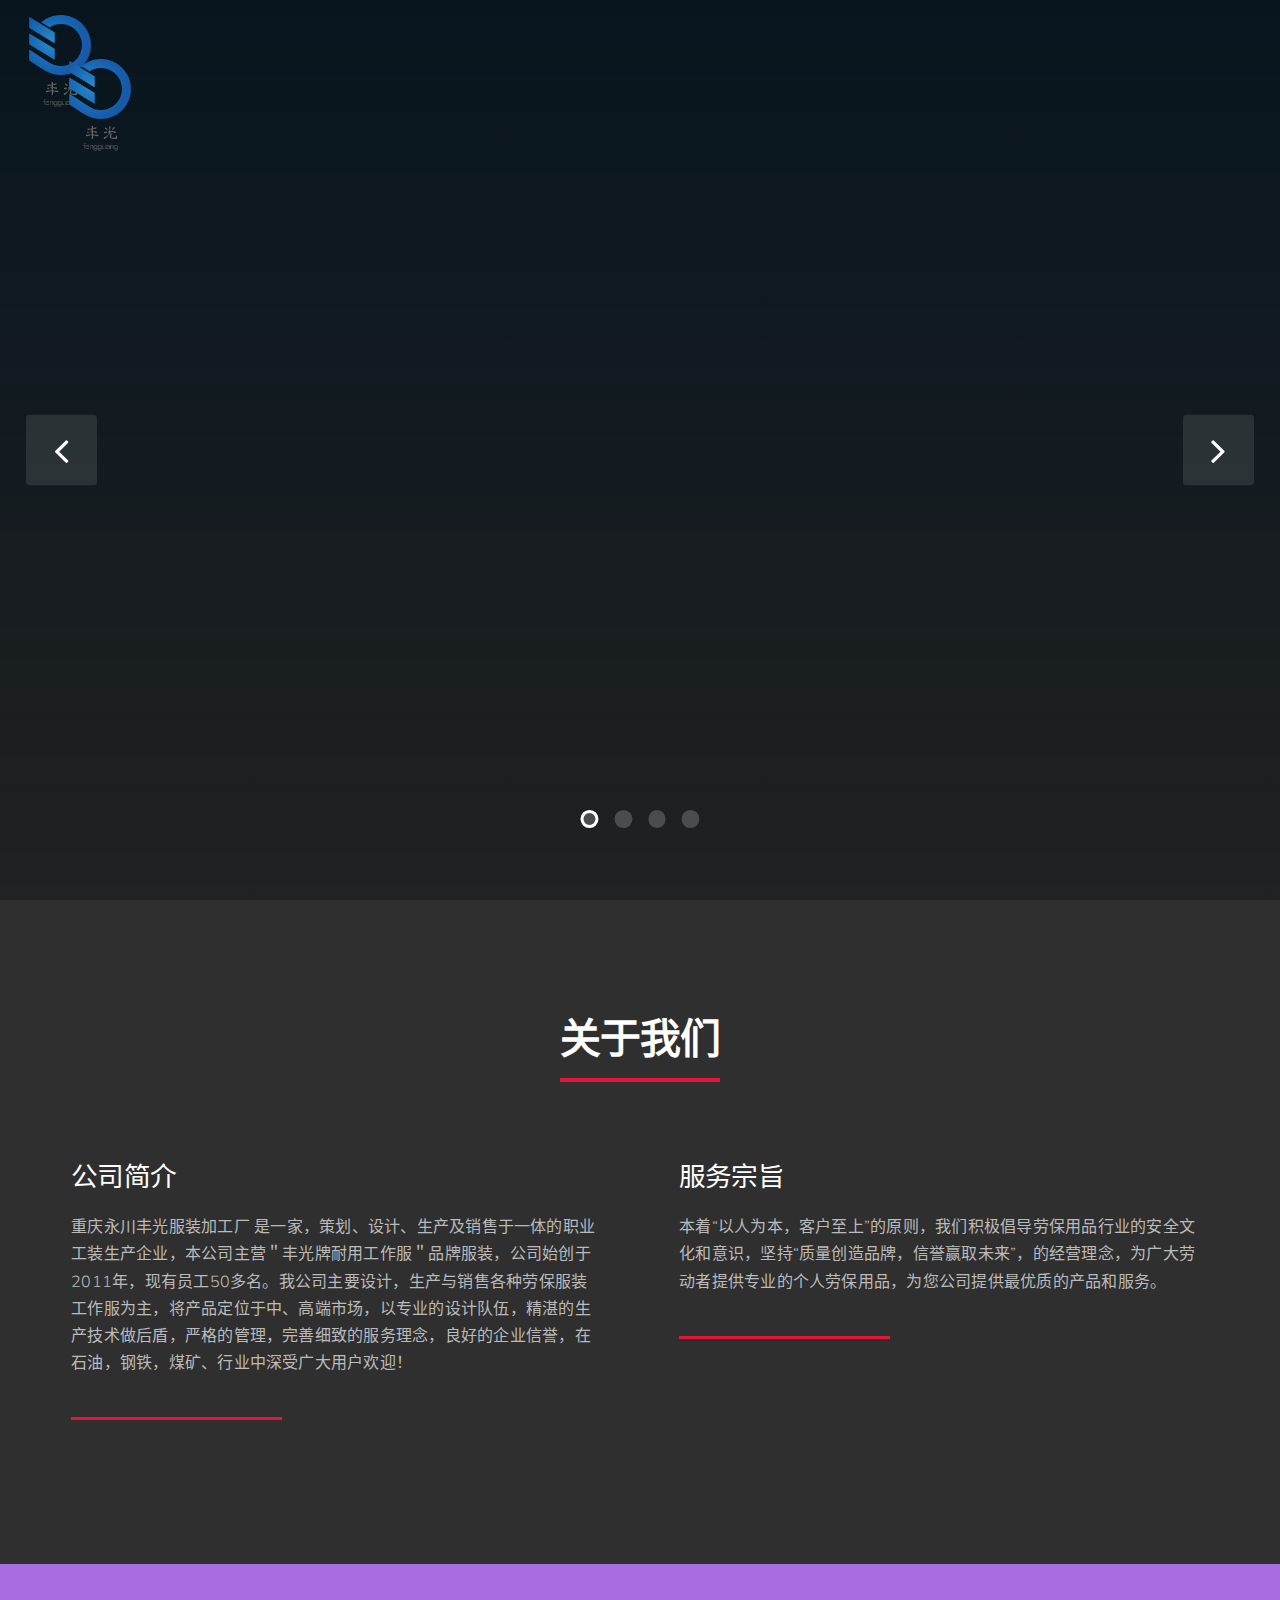
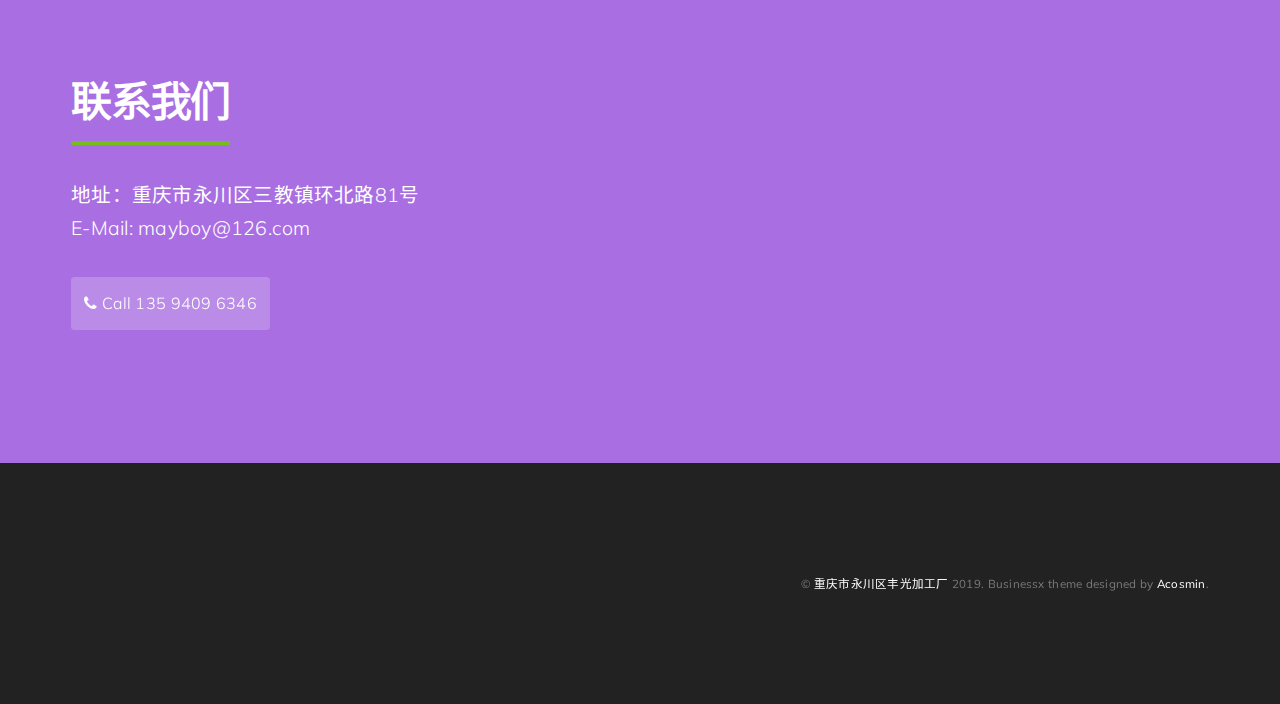
==== index.html @ badf291e "初始化" ====
<!DOCTYPE html>
<html lang="zh-CN">
<head>
	<meta charset="UTF-8" />
	<meta name="viewport" content="width=device-width, initial-scale=1" />
	<link rel="profile" href="http://gmpg.org/xfn/11">
	<link rel="pingback" href="./xmlrpc.php" />
	<script>(function(html){html.className = html.className.replace(/\bno-js\b/,'js')})(document.documentElement);</script>
<title>重庆市永川区丰光加工厂 &#8211; 丰光</title>
<link rel='dns-prefetch' href='//fonts.googleapis.com' />
<link rel='dns-prefetch' href='//s.w.org' />
<link rel="alternate" type="application/rss+xml" title="重庆市永川区丰光加工厂 &raquo; Feed" href="./feed/index.html" />
<link rel="alternate" type="application/rss+xml" title="重庆市永川区丰光加工厂 &raquo; 评论Feed" href="./comments/feed/index.html" />
<link rel='stylesheet' id='businessx-josefin-fonts-css'  href='https://fonts.googleapis.com/css?family=Josefin+Sans%3A400%2C700%2C300%7CMuli%3A400%2C300%2C700%2C900%2C300italic%2C400italic%2C700italic&#038;subset=latin%2Clatin-ext&#038;ver=1.0.0' type='text/css' media='all' />
<link rel='stylesheet' id='bx-ext-sections-styles-css'  href='./wp-content/plugins/businessx-extensions/css/sections.min.css?ver=20170122' type='text/css' media='all' />
<link rel='stylesheet' id='businessx-style-css'  href='./wp-content/themes/businessx/style.css?ver=1.0.5.7' type='text/css' media='all' />
<style id='businessx-style-inline-css' type='text/css'>
.sec-features{background-color:#81d742;}.sec-about .grid-overlay{background-color:#8224e3;}.sec-contact{background-color:#a96fe2;}
#bx-item-slider-3 { background-image: url("./wp-content/uploads/2018/09/样本展示.jpg"); }#bx-item-slider-4 { background-image: url("./wp-content/uploads/2018/09/产品展示.jpg"); }#bx-item-slider-5 { background-image: url("./wp-content/uploads/2018/09/timg.jpg"); }#bx-item-slider-7 { background-image: url("./wp-content/uploads/2018/09/产品详细.jpg"); }
</style>
<link rel='stylesheet' id='businessx-josefin-style-css'  href='./wp-content/themes/businessx-josefin/style.css?ver=1.0.0' type='text/css' media='all' />
<link rel='stylesheet' id='font-awesome-css'  href='./wp-content/themes/businessx/assets/icons/css/font-awesome.min.css?ver=4.7.0' type='text/css' media='all' />
<script type='text/javascript' src='./wp-includes/js/jquery/jquery.js?ver=1.12.4'></script>
<script type='text/javascript' src='./wp-includes/js/jquery/jquery-migrate.min.js?ver=1.4.1'></script>
<link rel='https://api.w.org/' href='./wp-json/index.html' />
<link rel="EditURI" type="application/rsd+xml" title="RSD" href="./xmlrpc.php?rsd" />
<meta name="generator" content="WordPress 4.9.4" />
<link rel="canonical" href="./index.html" />
<link rel='shortlink' href='./index.html' />
<link rel="alternate" type="application/json+oembed" href="./wp-json/oembed/1.0/embed/index.html?url=http%3A%2F%2F%2F" />
<link rel="alternate" type="text/xml+oembed" href="./wp-json/oembed/1.0/embed/index.html?url=http%3A%2F%2F%2F&#038;format=xml" />
		<style type="text/css">.recentcomments a{display:inline !important;padding:0 !important;margin:0 !important;}</style>
		<link rel="icon" href="./wp-content/uploads/2018/09/cropped-LOGO-1-32x32.jpg" sizes="32x32" />
<link rel="icon" href="./wp-content/uploads/2018/09/cropped-LOGO-1-192x192.jpg" sizes="192x192" />
<link rel="apple-touch-icon-precomposed" href="./wp-content/uploads/2018/09/cropped-LOGO-1-180x180.jpg" />
<meta name="msapplication-TileImage" content="./wp-content/uploads/2018/09/cropped-LOGO-1-270x270.jpg" />
</head>

<body class="home page-template page-template-template-frontpage page-template-template-frontpage-php page page-id-16 wp-custom-logo no-sidebar has-cart-btn menu-tn">
<div class="mh-placeholder"></div>
<header id="main-header" class="main-header mh-transparent">
	<div class="main-header-inner-wrap clearfix">

		<div class="logo-wrap"><a href="./index.html" class="custom-logo-link" rel="home" itemprop="url"><img width="400" height="400" src="./wp-content/uploads/2018/09/uugai.com-1536842937540.png" class="custom-logo" alt="重庆市永川区丰光加工厂" itemprop="logo" srcset="./wp-content/uploads/2018/09/uugai.com-1536842937540.png 400w, ./wp-content/uploads/2018/09/uugai.com-1536842937540-150x150.png 150w, ./wp-content/uploads/2018/09/uugai.com-1536842937540-300x300.png 300w, ./wp-content/uploads/2018/09/uugai.com-1536842937540-250x250.png 250w" sizes="(max-width: 400px) 100vw, 400px" /></a></div>        <div class="main-header-right clearfix">
        	
			<div class="main-header-btns">
            				</div>
        </div>
        
	</div>
</header>

<section id="section-slider" class="sec-slider"><a href="#" class="ss-prev"><i class="fa fa-angle-left"></i> </a><a href="#" class="ss-next"><i class="fa fa-angle-right"></i> </a><div class="sec-slider-wrap owl-carousel" id="ac-slider-section"><div id="bx-item-slider-3" class="sec-item sec-slider-slide"><div class="sec-slider-overlay" style="			background: -moz-linear-gradient(to bottom, rgba(5,20,30,0.9) 0%, rgba(5,20,30,0.1) 100%);			background: -webkit-linear-gradient(to bottom, rgba(5,20,30,0.9) 0%, rgba(5,20,30,0.1) 100%);			background: linear-gradient(to bottom, rgba(5,20,30,0.9) 0%, rgba(5,20,30,0.1) 100%);"><div class="sec-hs-elements ta-center"></div></div></div><div id="bx-item-slider-7" class="sec-item sec-slider-slide"><div class="sec-slider-overlay" style="			background: -moz-linear-gradient(to bottom, rgba(5,20,30,0.9) 0%, rgba(5,20,30,0.1) 100%);			background: -webkit-linear-gradient(to bottom, rgba(5,20,30,0.9) 0%, rgba(5,20,30,0.1) 100%);			background: linear-gradient(to bottom, rgba(5,20,30,0.9) 0%, rgba(5,20,30,0.1) 100%);"><div class="sec-hs-elements ta-center"></div></div></div><div id="bx-item-slider-4" class="sec-item sec-slider-slide"><div class="sec-slider-overlay" style="			background: -moz-linear-gradient(to bottom, rgba(5,20,30,0.7) 0%, rgba(5,20,30,0.1) 100%);			background: -webkit-linear-gradient(to bottom, rgba(5,20,30,0.7) 0%, rgba(5,20,30,0.1) 100%);			background: linear-gradient(to bottom, rgba(5,20,30,0.7) 0%, rgba(5,20,30,0.1) 100%);"><div class="sec-hs-elements ta-center"></div></div></div><div id="bx-item-slider-5" class="sec-item sec-slider-slide"><div class="sec-slider-overlay" style="			background: -moz-linear-gradient(to bottom, rgba(5,20,30,0.9) 0%, rgba(5,20,30,0.1) 100%);			background: -webkit-linear-gradient(to bottom, rgba(5,20,30,0.9) 0%, rgba(5,20,30,0.1) 100%);			background: linear-gradient(to bottom, rgba(5,20,30,0.9) 0%, rgba(5,20,30,0.1) 100%);"><div class="sec-hs-elements ta-center"></div></div></div></div>				<script type='text/javascript'>
					jQuery( document ).ready( function( $ ) {

						/* Create slider */
						function bx_createSlider() {
							var ap;
							if ( 'undefined' !== typeof wp && wp.customize  ) { ap = false; } else { ap = true; }

							$('#ac-slider-section').owlCarousel({
								responsiveClass: true,
								items:           1,
								autoplay:        ap,
								autoplayTimeout: 5000,
								loop:            false,
								rewind:          true,
								animateOut:      'fadeOut',
								nav:             false,
							});
						}

												/* Navigation Arrows */
						$('.sec-slider .ss-next').click(function(event) { event.preventDefault(); $('#ac-slider-section').trigger('next.owl.carousel', [200]); });
						$('.sec-slider .ss-prev').click(function(event) { event.preventDefault(); $('#ac-slider-section').trigger('prev.owl.carousel', [200]); });
						
						/* Initialize */
						bx_createSlider();

						
					});
				</script>
				</section><section id="section-about" class="grid-wrap sec-about"><div class="grid-container grid-1 clearfix"><header class="section-header"><h2 class="section-title hs-primary-medium hb-bottom-large">关于我们</h2><div class="divider"></div></header><div class="grid-items clearfix"><div id="bx-item-about-3" class="grid-col grid-2x-col sec-item sec-about-box"><h3 class="hs-secondary-large fw-light">公司简介</h3><p>重庆永川丰光服装加工厂 是一家，策划、设计、生产及销售于一体的职业工装生产企业，本公司主营＂丰光牌耐用工作服＂品牌服装，公司始创于2011年，现有员工50多名。我公司主要设计，生产与销售各种劳保服装工作服为主，将产品定位于中、高端市场，以专业的设计队伍，精湛的生产技术做后盾，严格的管理，完善细致的服务理念，良好的企业信誉，在石油，钢铁，煤矿、行业中深受广大用户欢迎！</p>
</div><!-- END .sec-about .widget --><div id="bx-item-about-4" class="grid-col grid-2x-col sec-item sec-about-box"><h3 class="hs-secondary-large fw-light">服务宗旨</h3><p>本着“以人为本，客户至上”的原则，我们积极倡导劳保用品行业的安全文化和意识，坚持“质量创造品牌，信誉赢取未来”，的经营理念，为广大劳动者提供专业的个人劳保用品，为您公司提供最优质的产品和服务。</p>
</div><!-- END .sec-about .widget --></div></div></section><section id="section-contact" class="grid-wrap sec-contact"><div class="grid-container grid-1 clearfix"><div class="grid-items clearfix"><div class="grid-col grid-2x-col sec-contact-box sec-contact-info"><h2 class="section-title hs-primary-medium hb-bottom-large">联系我们</h2><div class="divider"></div><div class="section-description fs-large"><p>地址：重庆市永川区三教镇环北路81号<br />
E-Mail: mayboy@126.com</p>
</div><div class="sec-contact-social clearfix"><p><a target="_blank" href="tel:13594096346" class="sec-contact-social-btn scsb-with-span"><i class="fa fa-phone"></i>  Call 135 9409 6346</a></p>
</div></div><div class="grid-col grid-2x-col sec-contact-box sec-contact-form"></div></div></div></section>		<footer id="main-footer" class="footer-wrap clearfix">

			        <div class="footer-credits">
        	<div class="footer-creds clearfix">
            	<div class="logo-wrap"><a href="./index.html" class="custom-logo-link" rel="home" itemprop="url"><img width="400" height="400" src="./wp-content/uploads/2018/09/uugai.com-1536842937540.png" class="custom-logo" alt="重庆市永川区丰光加工厂" itemprop="logo" srcset="./wp-content/uploads/2018/09/uugai.com-1536842937540.png 400w, ./wp-content/uploads/2018/09/uugai.com-1536842937540-150x150.png 150w, ./wp-content/uploads/2018/09/uugai.com-1536842937540-300x300.png 300w, ./wp-content/uploads/2018/09/uugai.com-1536842937540-250x250.png 250w" sizes="(max-width: 400px) 100vw, 400px" /></a></div>        <div class="footer-creds-copyright">
        	<span>
				<span class="footer-copyright">&copy; <a href="./index.html">重庆市永川区丰光加工厂</a> 2019. </span>
				Businessx theme designed by <a href="//www.acosmin.com/" title="Premium WordPress Themes &amp; Plugins by Acosmin">Acosmin</a>.			</span>
        </div>
                    </div>
		</div>
        
		</footer>

		<script type='text/javascript' src='./wp-content/plugins/businessx-extensions/js/front/sections.min.js?ver=20170125'></script>
<script type='text/javascript'>
/* <![CDATA[ */
var businessx_scripts_data = {"search_placeholder":"Type the keywords you are searching for","home_url":"."};
/* ]]> */
</script>
<script type='text/javascript' src='./wp-content/themes/businessx/assets/js/scripts.js?ver=20160412'></script>
<script type='text/javascript' src='./wp-includes/js/imagesloaded.min.js?ver=3.2.0'></script>
<script type='text/javascript' src='./wp-includes/js/masonry.min.js?ver=3.3.2'></script>
<script type='text/javascript' src='./wp-includes/js/jquery/jquery.masonry.min.js?ver=3.1.2b'></script>

	</body>
</html>
---- wp-content/plugins/businessx-extensions/css/sections.min.css ----
.sec-maps .sec-maps-overlay,.sec-maps .smo-title,.sec-maps a{-webkit-transition:all .2s ease-in-out;-moz-transition:all .2s ease-in-out;-ms-transition:all .2s ease-in-out;-o-transition:all .2s ease-in-out;transition:all .2s ease-in-out;-webkit-backface-visibility:hidden}.bx-ext-parallax{background-repeat:no-repeat;background-attachment:fixed;background-size:cover}.sec-contact{background-color:#2e910e;color:#fff}.sec-contact .section-title,.sec-contact h1,.sec-contact h2,.sec-contact h3,.sec-contact h4,.sec-contact h5,.sec-contact h6{color:#fff}.sec-contact .section-title{border-color:#76bc1c}.sec-contact .section-description,.sec-contact .section-title{max-width:100%}.sec-contact a,.sec-contact a:active,.sec-contact a:focus{color:#feffc9}.sec-contact a:hover{color:#fff}.sec-contact .section-description>:last-child,.sec-contact-form form>:last-child,.sec-contact-form form>p:nth-last-of-type(1),.sec-contact-form>:last-child,.sec-contact-info>:last-child{margin-bottom:0}.sec-contact-form{font-size:16px}.sec-contact-form textarea{height:9em}.sec-contact .grid-items>div.sec-contact-box:nth-child(2n){margin-right:0}.sec-contact .grid-items>div.sec-contact-box:nth-child(2n+1){clear:both}.sec-contact .ac-btn,.sec-contact button,.sec-contact input[type=button],.sec-contact input[type=reset],.sec-contact input[type=submit]{background-color:#76bc1c;color:#fff}.sec-contact .ac-btn:hover,.sec-contact button:hover,.sec-contact input[type=button]:hover,.sec-contact input[type=reset]:hover,.sec-contact input[type=submit]:hover{background-color:#82cf1f;color:#fff}.sec-contact .ac-btn:active,.sec-contact .ac-btn:focus,.sec-contact button:active,.sec-contact button:focus,.sec-contact input[type=button]:focus,.sec-contact input[type=reset]:active,.sec-contact input[type=reset]:focus,.sec-contact input[type=submit]:active,.sec-contact input[type=submit]:focus{background-color:#69a619;color:#fff}.sec-contact-social br{display:none}.sec-contact .sec-contact-social a,.sec-contact .sec-contact-social a:active,.sec-contact .sec-contact-social a:focus{float:left;background-color:rgba(255,255,255,.2);color:#fff;line-height:3.333em;width:3.333em;text-align:center;border-radius:.222em;margin:0 2px 2px 0}.sec-contact .sec-contact-social a:hover{color:#fff;background-color:rgba(255,255,255,.4)}.sec-contact .sec-contact-social-btn.scsb-with-span,.sec-contact .sec-contact-social-btn.scsb-with-span:active,.sec-contact .sec-contact-social-btn.scsb-with-span:focus,.sec-contact .sec-contact-social-btn.scsb-with-span:hover{width:auto;padding-left:.833em;padding-right:.833em}.sec-contact-form .wpcf7-submit{width:100%;box-shadow:0 0 1.875em rgba(0,0,0,.3)}.sec-contact-form div.wpcf7 .ajax-loader{background-color:#fff;border-radius:100%;display:none}.sec-clients .sec-client-logo-url,.sec-contact-form div.wpcf7 .ajax-loader.is-active,.sec-maps a.smo-icon{display:inline-block}.sec-contact-form .wpcf7-not-valid-tip{background-color:#fff;border-radius:4px;padding:4px;opacity:.9}.sec-contact-form .wpcf7-response-output{text-align:center}.sec-maps{position:relative;width:100%}.sec-maps iframe{position:relative;width:100%!important;height:35em!important;margin:0;padding:0;z-index:1}.sec-maps .sec-maps-iframe{background-color:#555;width:100%!important;height:35em!important}.sec-maps .sec-maps-overlay,.sec-maps .smo-title,.sec-maps a:not(.smo-icon),.sec-maps a:not(.smo-icon):active,.sec-maps a:not(.smo-icon):focus,.sec-maps a:not(.smo-icon):hover{color:#fff}.sec-maps .sec-maps-overlay{position:absolute;width:100%;height:100%;top:0;left:0;z-index:2;background-color:rgba(0,0,0,.8);box-shadow:inset 0 0 7.222em .833em rgba(0,0,0,.4)}.sec-maps .sec-maps-overlay:hover{background-color:rgba(0,0,0,.75);box-shadow:inset 0 0 7.222em .833em rgba(0,0,0,.3)}.sec-maps .smo-center{position:absolute;top:50%;left:50%;-webkit-transform:translate(-50%,-50%);-moz-transform:translate(-50%,-50%);-ms-transform:translate(-50%,-50%);-o-transform:translate(-50%,-50%);transform:translate(-50%,-50%);width:100%;max-width:50em;padding:0 2.222em;text-align:center;text-shadow:0 0 15px rgba(0,0,0,.5)}.sec-maps .smo-title{font-size:2.222em;font-weight:700;text-transform:uppercase;letter-spacing:.1em}.sec-maps .smo-title a:hover{text-decoration:none}.blog-action-btn:hover,.portfolio-action-btn:hover{text-decoration:none!important}.sec-maps .smo-center:hover{opacity:.85}.sec-maps a.smo-icon{line-height:2.5em;width:2.5em;border-radius:2.5em;font-size:1.333em;text-align:center;background-color:#d72f2f;color:#fff;text-shadow:none;margin-top:1.333em}.blog-action-btn,.portfolio-action-btn{color:#fff!important;font-size:1em!important}.portfolio-action{margin-top:4.666em}.sec-team .no-pos{height:1px;padding-bottom:0}
---- wp-content/themes/businessx/style.css ----
/*
========================================================================

Theme Name: Businessx
Theme URI: http://www.acosmin.com/theme/businessx/
Author: Acosmin
Author URI: http://www.acosmin.com/
Description: Businessx is a modern one page WordPress theme with WooCommerce & Polylang support, perfect for any business, agency or blog. With the help of the free Businessx Extensions plugin you will be able to add 14 sections (Slider, Features, About Us, Team, Clients, Portfolio, Actions, Testimonials, Pricing, FAQ, Hero, Blog, Contact, Google Map) to your homepage and position them as you want on page. Download this plugin from: https://wordpress.org/plugins/businessx-extensions/ & Full Demo: http://demo.acosmin.com/themes/businessx/
Version: 1.0.5.7
License: GNU General Public License version 3
License URI: http://www.gnu.org/licenses/gpl-3.0.html
Tags: custom-header, grid-layout, right-sidebar, sticky-post, translation-ready, threaded-comments, featured-images, custom-menu, theme-options, footer-widgets, portfolio, blog, e-commerce
Text Domain: businessx

========================================================================
*/



/**
 * Table of Contents
 *
 * 1.0 - Reset, Necessary & Repeating Styles
 *   1.1 - Style Reset
 *   1.2 - Necessary Styles
 *   1.3 - Repeating Styles
 * 2.0 - Typography
 * 3.0 - Grids
 *   3.1 - #1 Grid
 *   3.2 - #2 Grid
 *   3.3 - Masonry Grid
 * 4.0 - Homepage Sections
 *   4.0.1 - Repeating Styles
 *   4.1 - Features Section
 *   4.2 - About Section
 *   4.3 - Team Section
 *   4.4 - Clients Section
 *   4.5 - Testimonials Section
 *   4.6 - FAQ Section
 *   4.7 - Pricing Section
 *   4.8 - Blog Section
 *   4.9 - Portfolio Section
 *   4.10 - Hero Section
 *   4.11 - Actions Section
 *   4.12 - Slider Section
 * 5.0 - Plugins Compatibility
 *   5.1 - Owl Carousel
 *   5.2 - Animate.css
 *   5.3 - Polylang
 * 6.0 - Header
 *   6.1 - Header
 * 	 6.2 - Search Form
 * 7.0 - Footer
 *   7.1 - Credits
 *   7.2 - Widgets
 * 8.0 - Posts & Pages
 *   8.1 - Posts
 *   8.2 - Pages
 *   8.3 - Comments
 * 9.0 - Sidebars & Widgets
 * 10.0 - Buttons
 *   10.1 - Social Icons
 *	 10.2 - Posts Pagination
 * 11.0 - Inputs, Forms
 *	 11.1 - Footer Elements
 * ~.0 - WooCommerce
 * ~.0 - Media Queries
 */



/**
 * 1.0 - Reset, Necessary & Repeating Styles
 */



/**
 * 1.1 - Style Reset
 */
html {
	font-family: sans-serif;
	-webkit-text-size-adjust: 100%;
	-ms-text-size-adjust: 100%;
}
body {
	margin: 0;
	padding: 0;
}
article,
aside,
details,
figcaption,
figure,
footer,
header,
main,
menu,
nav,
section,
summary {
	display: block;
}
audio,
canvas,
progress,
video {
	display: inline-block;
	vertical-align: baseline;
}
audio:not([controls]) {
	display: none;
	height: 0;
}
[hidden],
template {
	display: none;
}
a {
	text-decoration: none;
	background-color: transparent;
}
abbr[title] {
	border-bottom: 1px dotted;
}
b,
strong {
	font-weight: 700;
}
small {
	font-size: 80%;
}
sub,
sup {
	font-size: 75%;
	line-height: 0;
	position: relative;
	vertical-align: baseline;
}
sup {
	top: -0.5em;
}
sub {
	bottom: -0.25em;
}
img {
	border: 0;
}
svg:not(:root) {
	overflow: hidden;
}
figure {
	margin: 0;
}
hr {
	-webkit-box-sizing: content-box;
	-moz-box-sizing: content-box;
	box-sizing: content-box;
}
code,
kbd,
pre,
samp {
	font-size: 1em;
}
button,
input,
optgroup,
select,
textarea {
	color: inherit;
	font: inherit;
	margin: 0;
}
select {
	text-transform: none;
}
button {
	overflow: visible;
}
button,
input,
select,
textarea {
	max-width: 100%;
}
button,
html input[type="button"],
input[type="reset"],
input[type="submit"] {
	-webkit-appearance: button;
	cursor: pointer;
}

button[disabled],
html input[disabled] {
	cursor: default;
	opacity: .5;
}
button::-moz-focus-inner,
input::-moz-focus-inner {
	border: 0;
	padding: 0;
}
input[type="checkbox"],
input[type="radio"] {
	-webkit-box-sizing: border-box;
	-moz-box-sizing: border-box;
	box-sizing: border-box;
	margin-right: 0.4375em;
	padding: 0;
}
input[type="number"]::-webkit-inner-spin-button,
input[type="number"]::-webkit-outer-spin-button {
	height: auto;
}
input[type="search"] {
	-webkit-appearance: textfield;
}
input[type="search"]::-webkit-search-cancel-button,
input[type="search"]::-webkit-search-decoration {
	-webkit-appearance: none;
}
fieldset {
	border-width: 1px;
	border-style: solid;
	margin: 0 0 1.75em;
	padding: 0.875em;
}
fieldset > :last-child {
	margin-bottom: 0;
}
legend {
	border: 0;
	padding: 0;
}
textarea {
	overflow: auto;
	vertical-align: top;
}
optgroup {
	font-weight: bold;
}
ul, ol {
	list-style-position: inside;
	padding: 0;
	margin: 0 0 1.5em;
}



/**
 * 1.2 - Necessary Styles
 */
html {
	overflow-y: scroll;
	-webkit-text-size-adjust: 100%;
	-ms-text-size-adjust:     100%;
	-webkit-box-sizing: border-box;
	-moz-box-sizing: border-box;
	-ms-box-sizing: border-box;
	box-sizing: border-box;
}
*,
*:before,
*:after {
	-webkit-box-sizing: inherit;
	-moz-box-sizing: inherit;
	-ms-box-sizing: inherit;
	box-sizing: inherit;
}
hr {
	border: 0;
	height: 1px;
	margin: 0 0 1.75em;
}
li > ul,
li > ol {
	margin-bottom: 0;
}
dl {
	margin: 0 0 1.75em;
}
dt {
	font-weight: 700;
}
dd {
	margin: 0 0 1.75em;
}
del {
	opacity: 0.8;
}
table,
th,
td,
.woocommerce table.shop_table {
	border-width: 1px;
	border-style: solid;
}
table,
.woocommerce table.shop_table {
	border-collapse: separate;
	border-spacing: 0;
	border-width: 1px 0 0 1px;
	margin: 0 0 1.75em;
	table-layout: fixed;
	width: 100%;
}
caption,
th,
td {
	font-weight: normal;
	text-align: left;
}
th {
	border-width: 0 1px 1px 0;
	font-weight: 700;
}
td {
	border-width: 0 1px 1px 0;
}
th,
td {
	padding: 0.4375em;
}
img {
	max-width: 100%;
	vertical-align: middle;
}
img, figure img {
	-ms-interpolation-mode: bicubic;
	border: 0;
	vertical-align: middle;
	height: auto;
	display: block;
}
figure img {
	width: 100%;
}
.clearfix, .comment, .comment-body, .comment-meta, .comment-author, .comment-metadata, .comment-content, .reply, .nav-links, .bypostauthor, .tags-display {
  *zoom: 1;
}
.clearfix:before, .clearfix:after,
.comment:before, .comment-body:before, .comment-meta:before, .comment-author:before, .comment-metadata:before, .comment-content:before, .reply:before,
.comment:after, .comment-body:after, .comment-meta:after, .comment-author:after, .comment-metadata:after, .comment-content:after, .reply:after,
.nav-links:after, .nav-links:before,
.bypostauthor:after, .bypostauthor:before,
.tags-display:after, .tags-display:before {
    content: " ";
    display: table;
}
.clearfix:after, .comment:after, .comment-body:after, .comment-meta:after, .comment-author:after, .comment-metadata:after, .comment-content:after, .reply:after, .nav-links:after, .bypostauthor:after, .tags-display:after {
    clear: both;
}
.msg-info {
	display: inline-block;
	width: 100%;
}
embed,
iframe,
object,
video {
	margin-bottom: 1.2em;
	max-width: 100%;
	vertical-align: middle;
}
p > embed,
p > iframe,
p > object,
span > embed,
span > iframe,
span > object {
	margin-bottom: 0;
}
.post-single .wp-audio-shortcode a,
.post-single .wp-playlist a {
	box-shadow: none;
}
.wp-audio-shortcode,
.wp-video,
.wp-playlist.wp-audio-playlist {
	margin-top: 0;
	margin-bottom: 1.75em;
}
.wp-playlist.wp-audio-playlist {
	padding-bottom: 0;
}
.wp-playlist .wp-playlist-tracks {
	margin-top: 0;
}
.wp-playlist-item .wp-playlist-caption {
	border-bottom: 0;
	padding: 0.7142857143em 0;
}
.wp-playlist-item .wp-playlist-item-length {
	top: 0.7142857143em;
}
.wp-caption {
	margin-bottom: 1.75em;
	max-width: 100%;
}
.wp-caption img[class*="wp-image-"] {
	display: block;
	margin: 0;
}
.wp-caption .wp-caption-text {
	font-size: 0.8222em;
	font-style: italic;
	line-height: 1.6;
	padding-top: 0.5222em;
}
.gallery {
	margin: 0 -1.1666667% 1.75em;
}
.gallery-row {
	margin: 0 auto;
}
.gallery-item {
	display: inline-block;
	max-width: 33.33%;
	padding: 0 1.1400652% 2.2801304%;
	text-align: center;
	vertical-align: top;
	width: 100%;
}
.gallery-columns-1 .gallery-item {
	max-width: 100%;
}
.gallery-columns-2 .gallery-item {
	max-width: 50%;
}
.gallery-columns-4 .gallery-item {
	max-width: 25%;
}
.gallery-columns-5 .gallery-item {
	max-width: 20%;
}
.gallery-columns-6 .gallery-item {
	max-width: 16.66%;
}
.gallery-columns-7 .gallery-item {
	max-width: 14.28%;
}
.gallery-columns-8 .gallery-item {
	max-width: 12.5%;
}
.gallery-columns-9 .gallery-item {
	max-width: 11.11%;
}
.gallery-icon img {
	margin: 0 auto;
}
.gallery-caption {
	display: block;
	font-style: italic;
	padding-top: 0.522em;
}
.gallery-columns-6 .gallery-caption,
.gallery-columns-7 .gallery-caption,
.gallery-columns-8 .gallery-caption,
.gallery-columns-9 .gallery-caption {
	display: none;
}
.alignleft {
	float: left;
	margin: 0.375em 1.75em 1.75em 0;
}
.alignright {
	float: right;
	margin: 0.375em 1.75em 1.75em;
}
.aligncenter {
	display: block;
	margin-left: auto;
	margin-right: auto;
}
.wp-smiley, .rsswidget img {
	width: auto;
	height: auto;
	display: inline-block;
	border: 0;
	margin-bottom: 0;
	margin-top: 0;
	padding: 0;
}
.screen-reader-text, .assistive-text {
    position: absolute;
    top: -9999em;
    left: -9999em;
}
::selection {
	background: rgba(0,0,0,0.9);
	color: #fff;
	text-shadow: none;
}
::-moz-selection {
	background: rgba(0,0,0,0.9);
	color: #fff;
	text-shadow: none;
}
.admin-bar .search-wrap,
.admin-bar .main-header.mh-fixed {
	top: 32px;
}
.admin-bar .main-header.mh-transparent {
	top: 52px;
}
@media screen and (max-width: 782px) {
	.admin-bar .search-wrap,
	.admin-bar .main-header.mh-fixed {
		top: 46px;
	}
	.admin-bar .main-header.mh-transparent {
		top: 66px;
	}
}
@media screen and (max-width: 600px) {
	.admin-bar .search-wrap,
	.admin-bar .main-header.mh-fixed,
	.admin-bar .main-header.mh-nontransparent.mh-fixed.mh-moving {
		top: 0px;
	}
	.admin-bar .main-header.mh-transparent,
	.admin-bar .main-header.mh-nontransparent {
		top: 46px;
	}
}


/**
 * 1.3 - Repeating Styles
 */
/* Same Background Color */
body, .comment-reply-title,
.woocommerce div.product .woocommerce-tabs ul.tabs li.active {
	background-color: #ffffff;
}
.comment-reply-title:after {
	border: solid transparent;
	border-color: transparent;
	border-bottom-color: #fff;
}
.woocommerce div.product .woocommerce-tabs ul.tabs li.active {
	border-bottom-color: #fff;
}
.woocommerce .widget_price_filter .ui-slider .ui-slider-handle {
	box-shadow: 0 0 0 2px #fff;
}
hr, .comments-title .fa {
	background-color: rgba(0,0,0,.2);
}
.woocommerce .widget_price_filter .price_slider_wrapper .ui-widget-content {
	background-color: #e1e1e1;
}
/* Same Font Family */
body, input, select, textarea, .logo-wrap {
	font-family: 'Roboto', sans-serif;
}
h1, h2, h3, h4, h5, h6, .sec-pricing-box .package-pricing, .sec-pricing-box .package-badge .badge, .ac-btn, input[type=submit], input[type=reset], input[type=button], button, .posts-pagination, .comment-navigation,
.woocommerce-breadcrumb,
.woocommerce-pagination,
.woocommerce a.button,
.woocommerce button.button,
.woocommerce input.button,
.woocommerce #respond input#submit,
.woocommerce a.button.alt,
.woocommerce button.button.alt,
.woocommerce input.button.alt,
.woocommerce #respond input#submit.alt,
.main-header-btns .ac-btn-h.shopping-button .count {
	font-family: 'Poppins', sans-serif;
}
.main-menu > li.menu-item-has-children > a:after, .main-menu .sub-menu li.menu-item-has-children:before, .widget_contact_info > div:not(.contact-map):before, .mobile-menu .mobile-arrow {
	font-family: 'FontAwesome';
}
.widget_contact_info > div:not(.contact-map):before {
	display: inline-block;
    font: normal normal normal 1em/1 FontAwesome;
    font-size: inherit;
    text-rendering: auto;
    -webkit-font-smoothing: antialiased;
    -moz-osx-font-smoothing: grayscale;
}
/* Same Font Colors */
body {
	color: #414141; /* #414141 */
}
a {
	color: #1c82bc; /* #1c82bc */
	text-decoration: none;
}
a:hover, a:focus, a:active,
.woocommerce nav.woocommerce-pagination ul li a:focus,
.woocommerce nav.woocommerce-pagination ul li a:hover,
.woocommerce nav.woocommerce-pagination ul li span.current,
.woocommerce div.product .woocommerce-tabs ul.tabs li a,
.woocommerce-MyAccount-navigation li.is-active a {
	color: #000000; /* #000000 */
}
h1, h2, h3, h4, h5, h6 {
	color: #232323; /* #232323 */
}
h1 a, h2 a, h3 a, h4 a, h5 a, h6 a {
	color: #000000; /* #000000 */
}
h1 a:hover, h2 a:hover, h3 a:hover, h4 a:hover, h5 a:hover, h6 a:hover,
h1 a:focus, h2 a:focus, h3 a:focus, h4 a:focus, h5 a:focus, h6 a:focus,
h1 a:active, h2 a:active, h3 a:active, h4 a:active, h5 a:active, h6 a:active,
.woocommerce div.product .woocommerce-tabs ul.tabs li a:hover,
.woocommerce div.product .woocommerce-tabs ul.tabs li a:focus,
.woocommerce div.product .woocommerce-tabs ul.tabs li a:active,
.woocommerce div.product .woocommerce-tabs ul.tabs li.active a {
	color: #444444; /* #444444 */
}
blockquote cite, blockquote small, .wp-caption .wp-caption-text, .gallery-caption, .comment-notes, .logged-in-as, .form-allowed-tags,
.woocommerce .star-rating:before {
	color: #999999; /* #999999 */
}
.woocommerce ul.products li.product .price,
.woocommerce div.product p.price,
.woocommerce div.product span.price {
	color: #76bc1c;
}
/* Same border color */
blockquote, pre, abbr, acronym, table, th, td, fieldset, .tagcloud a, .post-index.sticky, .comments-title, .comment, .pingback, .comment-reply-title, .tags-display, .posts-pagination .paging-wrap,
.woocommerce div.product form.cart .variations,
.woocommerce nav.woocommerce-pagination ul,
.woocommerce div.product .woocommerce-tabs ul.tabs:before,
.woocommerce div.product .woocommerce-tabs ul.tabs li,
.woocommerce table.shop_table, #add_payment_method .cart-collaterals .cart_totals table td, #add_payment_method .cart-collaterals .cart_totals table th, .woocommerce-cart .cart-collaterals .cart_totals table td, .woocommerce-cart .cart-collaterals .cart_totals table th, .woocommerce-checkout .cart-collaterals .cart_totals table td, .woocommerce-checkout .cart-collaterals .cart_totals table th, #add_payment_method #payment ul.payment_methods, .woocommerce-cart #payment ul.payment_methods, .woocommerce-checkout #payment ul.payment_methods, .woocommerce-checkout-payment, .woocommerce-MyAccount-navigation ul,
.woocommerce form.checkout_coupon, .woocommerce form.login, .woocommerce form.register {
	border-color: #e1e1e1; /* #e1e1e1 */
}
.comment-reply-title:before {
	border: solid transparent;
	border-color: transparent;
	border-bottom-color: #e1e1e1;
}
/* Same Padding */
.grid-wrap, .main-header, .footer-widgets, .footer-credits {
	padding-left: 2.500em;
	padding-right: 2.500em;
}
/* Same styles */
.alert, .comment-awaiting-moderation {
    padding: 0.822em;
    margin-bottom: 1em;
    border: 2px solid transparent;
    border-radius: 4px;
}
.alert-success {
    color: #3c763d;
    background-color: #dff0d8;
    border-color: #d6e9c6;
}
.alert-info {
    color: #31708f;
    background-color: #d9edf7;
    border-color: #bce8f1;
}
.alert-warning, .comment-awaiting-moderation {
    color: #8a6d3b;
    background-color: #fcf8e3;
    border-color: #faebcc;
}
.alert-danger {
    color: #a94442;
    background-color: #f2dede;
    border-color: #ebccd1;
}
/* Same Opacity */
.opaque--7 {
	opacity: .7;
}
/* Same Animations */
a, input, select, textarea, .main-menu li ul, .sec-slider .active .sec-hs-elements, .sec-slider .ss-prev, .sec-slider .ss-next, .sec-slider .owl-dot, .sec-clients-nav-btns a, .main-header-btns .ac-btn-h, .sec-team-member .sec-team-member-avatar img, .search-wrap, .post-index .entry-thumbnail img, .mobile-menu .sub-menu, .woocommerce .woocommerce-breadcrumb {
	-webkit-transition: all .2s ease-in-out;
	-moz-transition: all .2s ease-in-out;
	-ms-transition: all .2s ease-in-out;
	-o-transition: all .2s ease-in-out;
	transition: all .2s ease-in-out;
	-webkit-backface-visibility: hidden;
}
.fader, .faderquick, .mobile-menu {
	opacity: 0;
	-webkit-transition: opacity 0.8s ease-in-out !important;
	-moz-transition: opacity 0.8s ease-in-out !important;
	-o-transition: opacity 0.8s ease-in-out !important;
	transition: opacity 0.8s ease-in-out !important;
}
.fader-on {
  opacity: 1;
}


/**
 * 2.0 - Typography
 */
html,
body {
	/* font-size: 18px; */
	font-size: 1.125em;
}
body,
button,
input,
select,
textarea {
	line-height: 1.7;
	letter-spacing: 0.015em;
	word-spacing: 0.010em;
	font-weight: 300;
	-ms-word-wrap: break-word;
	word-wrap: break-word;
}
p {
	margin: 0 0 1.75em;
}

/* Font Sizes */
.fs-largest {
	font-size: 1.444em;
}
.fs-large {
	font-size: 1.222em;
}
.fs-medium, .gallery-caption {
	font-size: 0.778em;
}
.fs-smallest {
	font-size: 0.556em;
}

/* Text Align */
.ta-center {
	text-align: center;
}
.ta-left {
	text-align: left;
}
.ta-right {
	text-align: right;
}

/* Font Weight */
.fw-light {
	font-weight: 300 !important;
}
.fw-regular {
	font-weight: 400 !important;
}
.fw-medium {
	font-weight: 500 !important;
}
.fw-bold {
	font-weight: 700 !important;
}
.fw-bolder {
	font-weight: 900 !important;
}

/* Letter spacing */
.ls-min {
	letter-spacing: 0.1em;
}

/* Headings */
h1,
h2,
h3,
h4,
h5,
h6,
.comment-navigation a {
	position: relative;
	clear: both;
	font-weight: 700;
	line-height: 1.3;
	letter-spacing: -0.03em;
	margin: 0;
	text-rendering: optimizeLegibility;
}
h1 a:hover, h2 a:hover, h3 a:hover, h4 a:hover, h5 a:hover, h6 a:hover, .comment-navigation a:hover {
	text-decoration: underline;
}

/* Headings Sizes */
.hs-primary-large {
	font-size: 3.222em;
}
.hs-primary-medium {
	font-size: 2.556em;
}
.hs-secondary-large {
	font-size: 1.667em;
}
.hs-secondary-small {
	font-size: 1.111em;
}
.hs-secondary-smallest, .comment-navigation a {
	font-size: 0.778em;
}

/* Headings Borders */
.hb-bottom-large {
	border-bottom-width: 4px;
	border-bottom-style: solid;
}
.hb-bottom-medium {
	border-bottom-width: 3px;
	border-bottom-style: solid;
}
.hb-bottom-small {
	border-bottom-width: 2px;
	border-bottom-style: solid;
}
.hb-bottom-smaller {
	border-bottom-width: 1px;
	border-bottom-style: solid;
}
.hb-bottom-abs-small {
	padding-bottom: 1em;
}
.hb-bottom-abs-small:after {
	content: "";
	display: block;
	position: absolute;
	width: 40%;
	height: 1px;
	left: 0;
	bottom: -4px;
	border-bottom-width: 3px;
	border-bottom-style: solid;
	padding-bottom: 1em;
}

/* Other Elements */
dfn,
cite,
em,
i {
	font-style: italic;
}
blockquote, q {
    quotes: none;
}
blockquote {
    border-left-width: 4px;
	border-left-style: solid;
    font-size: 1.222em;
    font-style: italic;
    margin: 0 0 1.722em;
    padding: 0 0 0 1.222em;
}
blockquote:before,
blockquote:after,
q:before,
q:after {
	content: "";
}
blockquote cite,
blockquote small {
	display: block;
	font-size: 0.875em;
}
blockquote cite:before,
blockquote small:before {
	content: "\2014\00a0";
}
blockquote em,
blockquote i,
blockquote cite {
	font-style: normal;
}
blockquote strong,
blockquote b {
	font-weight: 400;
}
blockquote > :last-child {
	margin-bottom: 0;
}
address {
	font-style: italic;
	margin: 0 0 1.75em;
}
code,
kbd,
tt,
var,
samp,
pre {
	font-family: Inconsolata, monospace;
}
pre {
	border-width: 1px;
	border-style: solid;
	line-height: 1.3125;
	margin: 0 0 1.75em;
	max-width: 100%;
	overflow: auto;
	padding: 1.75em;
	white-space: pre;
	white-space: pre-wrap;
	word-wrap: break-word;
}

code {
	background-color: rgba(0,0,0,0.1);
	padding: 0.125em 0.25em;
}
abbr,
acronym {
	border-bottom-width: 1px;
	border-bottom-style: solid;
	cursor: help;
}
mark,
ins,
.woocommerce ul.products li.product .price ins,
.woocommerce div.product p.price ins,
.woocommerce div.product span.price ins,
.woocommerce .widget_price_filter .ui-slider .ui-slider-handle,
.woocommerce .widget_price_filter .ui-slider .ui-slider-range,
.woocommerce span.onsale {
	background: #1c82bc;
	color: #fff;
	padding: 0.125em 0.25em;
	text-decoration: none;
}
big {
	font-size: 125%;
}


/**
 * 3.0 - Grids
 */
.grid-wrap {
	width: 100%;
	position: relative;
	background-size: cover;
	background-position: center center;
	background-repeat: no-repeat;
}
.grid-container, .footer-creds, .footer-sidebars, .sec-hs-elements {
	width: 100%;
	max-width: 71.111em;
}
.grid-container, .footer-creds, .footer-sidebars {
	position: relative;
	margin: 0 auto;
	z-index: 2;
}
.grid-1 .grid-col, .grid-2 .grid-col {
	position: relative;
	display: inline-block;
	float: left;
}
.last-col,
.grid-1 .grid-4x-col,
.grid-2 .grid-4x-col {
	margin-right: 0 !important;
}
.grid-clear-break, .grid-clear-break-2, .divider {
	width: 100%;
	height: 1px;
	background-color: transparent;
	float: left;
	margin: 0 !important;
	padding: 0 !important;
	clear: both;
}
.grid-clear-break-2 {
	display: none;
}
.divider {
	float: none;
}
.grid-items {
	width: 100%;
	float: left;
	clear: both;
}
.grid-overlay {
	position: absolute;
	top: 0;
	left: 0;
	right: 0;
	bottom: 0;
	width: 100%;
	height: 100%;
	background-color: black;
	opacity: 0.5;
}



/**
 * 3.1 - #1 Grid
 */
.grid-1 {
	padding: 7.222em 0 3.222em;
}
.grid-1.padding-small {
	padding: 5em 0 0 0;
}
.grid-1 .grid-col {
	margin-bottom: 5em;
	margin-right: 7.03125%;
}
.grid-1 .grid-col.footer-sidebar {
	margin-bottom: 2.5em;
}
.grid-1 .grid-1x-col {
	width: 19.6875%;
}
.grid-1 .grid-2x3-col {
	width: 28.64583333333333%;
}
.grid-1 .grid-2x-col {
	width: 46.40625%;
}
.grid-1 .grid-3x-col {
	width: 73.125%;
}
.grid-1 .grid-4x-col {
	width: 100%;
}
.grid-1	.grid-posts-col,
.grid-1	.grid-woocommerce-col {
	width: 66.09375%;
}
.grid-1 .grid-sidebar-col {
	width: 26.875%;
}
#section-faq .grid-1 {
	padding-bottom: 5.222em;
}
body.no-sidebar .site-single,
body.no-sidebar .site-wc-single,
body.no-sidebar .site-page,
body.no-sidebar .site-portfolio,
body.no-sidebar .info-full {
	max-width: 58.889em;
}
body.no-sidebar .site-single,
body.no-sidebar .site-wc-single,
body.no-sidebar .site-portfolio,
body.no-sidebar .site-page {
	display: block;
	float: none;
	width: 100%;
	margin-left: auto !important;
	margin-right: auto !important;
}



/**
 * 3.2 - #2 Grid
 */
.grid-2 {
	padding: 7.222em 0 6.111em;
}
.grid-2 .grid-col {
	margin-bottom: 1.111em;
	margin-right: 1.5625%;
}
.grid-2 .grid-1x-col {
	width: 23.828125%;
}
.grid-2 .grid-2x3-col {
	width: 32.29166666666667%;
}
.grid-2 .grid-2x-col {
	width: 49.21875%;
}
.grid-2 .grid-3x-col {
	width: 74.609375%;
}
.grid-2 .grid-4x-col {
	width: 100%;
}



/**
 * 3.3 - Masonry Grid
 */
.grid-masonry-wrap {
	width: 100%;
	position: relative;
	float: left;
	clear: both;
}



/**
 * 4.0 - Homepage Sections
 */

/* Section Header */
.section-header {
	width: 100%;
	float: left;
	clear: both;
	margin-bottom: 3.056em;
	text-align: center;
}
.section-title,
.section-description {
	display: inline-block;
	margin-bottom: 0.761em;
	max-width: 60.9375%;
}
.section-title {
	padding-bottom: 0.217em;
}
.section-description {
	margin-bottom: 1.667em;
}



/**
 * 4.0.1 - Repeating Styles
 */
.sec-faq .sec-faq-grid-sizer, .sec-blog .sec-blog-grid-sizer {
	width: 46.40625%;
}
.sec-faq .sec-faq-gutter-sizer, .sec-blog .sec-blog-gutter-sizer {
	width: 7.03125%;
}
.sec-faq .grid-1 .grid-col, .sec-blog .grid-1 .grid-col {
	margin-bottom: 0;
}



/**
 * 4.1 - Features Section
 */
.sec-features {
	background-color: #fff;
	color: #636363;
}
.sec-features .section-title, .sec-feature .ac-btn-alt, .sec-feature .ac-btn-alt:hover, .sec-feature .ac-btn-alt:focus, .sec-feature .ac-btn-alt:active, .sec-feature h3 {
	border-color: #e3e3e3;
	color: #232323;
}
.sec-feature .ac-btn-alt:hover:after, .sec-feature .ac-btn-alt:focus:after, .sec-feature .ac-btn-alt:active:after {
	border-color: #232323;
}
.sec-feature > *:last-child {
	margin-bottom: 0;
}
.sec-feature a:not(.ac-btn-alt), .sec-feature a:not(.ac-btn-alt):hover, .sec-feature a:not(.ac-btn-alt):focus, .sec-feature a:not(.ac-btn-alt):active {
	color: #bc1c36;
}
.sec-feature a:not(.ac-btn-alt):hover {
	text-decoration: underline;
}
.sec-feature p, .sec-feature h3, .sec-feature-figure, .sec-feature-figure-img {
	width: 100%;
	margin-bottom: 1em;
}
.sec-feature-figure {
	position: relative;
	color: #bc1c36;
}
.sec-feature-figure i {
	position: relative;
	display: inline-block;
	text-align: center;
	width: 5.556em;
	height: 5.556em;
	line-height: 1;
	border-width: 3px;
	border-style: solid;
	border-color: #bc1c36;
	border-radius: 4px;
}
.sec-feature-figure i:before {
	font-size: 2.333em;
	position: absolute;
	top: 50%;
	left: 50%;
	-webkit-transform: translate(-50%,-50%);
	-moz-transform: translate(-50%,-50%);
	-ms-transform: translate(-50%,-50%);
	-o-transform: translate(-50%,-50%);
	transform: translate(-50%,-50%);
}
.sec-feature-figure-img {
	display: inline-block;
	width: 7.111em;
	height: 7.111em;
	overflow: hidden;
}
.sec-feature .ac-btn-alt {
	border-color: #bc1c36;
}
.sec-features .grid-items > div.sec-feature:nth-child(4n) {
	margin-right: 0;
}
.sec-features .grid-items > div.sec-feature:nth-child(4n+1) {
	clear: both;
}



/**
 * 4.2 - About Section
 */
.sec-about {
	background-color: #2f2f2f;
	color: #bbbbbb;
}
.sec-about .grid-container {
	padding-bottom: 4.222em;
}
.sec-about .section-title, .sec-about-box h3 {
	color: #fff;
}
.sec-about-box {
	padding-bottom: 1em;
}
.sec-about-box:after {
	content: "";
	display: inline-block;
	position: absolute;
	width:40%;
	height: 1px;
	bottom: -4px;
	left: 0;
	border-bottom-width: 3px;
	border-bottom-style: solid;
}
.sec-about .section-title, .sec-about-box:after {
	border-color: #e51638;
}
.sec-about-box h3 {
	margin-bottom: 0.6em;
}
.sec-about-box p, .sec-about-box-figure {
	margin-bottom: 1.5em;
}
.sec-about-box a, .sec-about-box a:hover, .sec-about-box a:focus, .sec-about-box a:active {
	color: #ffffff;
}
.sec-about-box a:hover {
	text-decoration: underline;
}
.sec-about .about-button {
	width: 100%;
	text-align: center;
	margin-bottom: 5em;
}
.sec-about .about-button .ac-btn.btn-opaque {
	box-shadow: inset 0 0 0 3px rgba(229,22,56,1);
	background-color: rgba(229,22,56,0.5);
}
.sec-about .about-button .ac-btn.btn-opaque:hover {
	background-color: rgba(229,22,56,1);
}
.sec-about .grid-items > div.sec-about-box:nth-child(2n) {
	margin-right: 0;
}
.sec-about .grid-items > div.sec-about-box:nth-child(2n+1) {
	clear: both;
}



/**
 * 4.3 - Team Section
 */
.sec-team {
	background-color: #1f1f1f;
	color: #bbbbbb;
}
.sec-team .section-title, .sec-team-member h3, .sec-team-member h4, .sec-team a, .sec-team a:focus, .sec-team a:active {
	color: #fff;
}
.sec-team a:hover {
	color: #fff;
	text-decoration: underline;
}
.sec-team .section-title, .sec-team-member h4.hb-bottom-abs-small:after {
	border-color: #16ade5;
}
.sec-team-member h3, .sec-team-member p, .sec-team-member h4 {
	margin-bottom: 1em;
}
.sec-team-member h4 {
	text-transform: uppercase;
}
.sec-team .grid-items > div.sec-team-member:nth-child(4n) {
	margin-right: 0;
}
.sec-team .grid-items > div.sec-team-member:nth-child(4n+1) {
	clear: both;
}
.sec-team .sec-team-member-avatar {
	background-color: #666;
	margin-bottom: 2em;
}
.sec-team .sec-team-member-avatar,
.sec-team .sec-team-member-avatar img {
	border-radius: 6px;
}
.sec-team-member .sec-team-member-avatar img {
	opacity: 0.8;
}
.sec-team-member:hover .sec-team-member-avatar img {
	opacity: 1;
}
/* Social Icons */
.sec-team .sec-team-member-social a {
	float: left;
	display: inline-block;
	width: 2.444em;
	line-height: 2.444em;
	border-radius: 2.444em;
	text-align: center;
	margin: 0 0.2em 0.2em 0;
}
.sec-team .sec-team-member-social a i {
	display: inline-block;
	position: relative;
	font-style: normal;
}
.sec-team .sec-team-member-social a i:before {
	font-size: 0.889em !important;
}



/**
 * 4.4 - Clients Section
 */
.sec-clients {
	background-color: #ffffff;
	color: #636363;
}
.sec-clients .section-header {
	margin-bottom: 0.7em;
}
.sec-clients .section-title {
	color: #232323;
	border-color: #e7ab4a;
}
.sec-clients .owl-stage-outer {
	border-width: 1px;
	border-style: solid;
	border-radius: 4px;
	background-color: #ffffff;
	box-shadow: 0 0 60px 20px rgba(0,0,0,0.05);
}
.sec-clients .owl-item {
	border-right-width: 1px;
	border-right-style:	 solid;
	text-align: center;
}
.sec-clients .owl-item div {
	position: relative;
	display: inline-block;
	width: 100%;
}
.sec-clients .owl-item, .sec-clients .owl-item .sec-client-logo-wrap {
	height: 10.000em;
}
.sec-clients .owl-stage-outer, .sec-clients .owl-item, .sec-clients-nav-btns {
	border-color: #dadada;
}
.sec-clients .owl-controls {
	display: none;
}
.sec-client-logo {
	text-align: center;
	position: absolute;
	display: inline-block;
	width: 100%;
	max-width: 12.444em;
	top: 50%;
	left: 50%;
	-webkit-transform: translate(-50%,-50%);
	-moz-transform: translate(-50%,-50%);
	-ms-transform: translate(-50%,-50%);
	-o-transform: translate(-50%,-50%);
	transform: translate(-50%,-50%);
}
.sec-client-logo,
.sec-client-logo img {
	max-height: 7.222em !important;
}
.sec-client-logo img {
	display: inline-block !important;
	width: auto !important;
}
/* Clients navigation */
.sec-clients .owl-nav, .sec-clients owl-dots {
	display: none;
}
.sec-clients-nav {
	position: relative;
	width: 100%;
	text-align: center;
}
.sec-clients-nav-btns, .sec-clients-nav-btn-prev, .sec-clients-nav-btn-next {
	display: inline-block;
}
.sec-clients-nav-btns {
	position: relative;
	width: 8.000em;
	height: 1.667em;
	margin-top: 2.333em;
	border-width: 1px;
	border-style: solid;
	border-radius: 1.667em;
	background-color: #f3f3f3;
}
.sec-clients-nav-btns:before {
	content: "";
	position: absolute;
	width: 1px;
	height: 100%;
	right: 50%;
	border-right-width: 1px;
	border-right-style: solid;
	border-color: inherit;
}
.sec-clients-nav-btn-prev, .sec-clients-nav-btn-next {
	float: left;
	width: 50%;
	font-size: 1.222em;
	line-height: 1.230em;
	opacity: 0.6;
}
.sec-clients-nav-btn-prev, .sec-clients-nav-btn-next,
.sec-clients-nav-btn-prev:hover, .sec-clients-nav-btn-next:hover,
.sec-clients-nav-btn-prev:focus, .sec-clients-nav-btn-next:focus,
.sec-clients-nav-btn-prev:active, .sec-clients-nav-btn-next:active  {
	color: #232323;
}
.sec-clients-nav-btn-prev { text-align: left; padding-left: 0.555em; }
.sec-clients-nav-btn-next { text-align: right; padding-right: 0.555em; }
.sec-clients-nav-btn-prev:hover, .sec-clients-nav-btn-next:hover { opacity: 1;}



/**
 * 4.5 - Testimonials Section
 */
.sec-testimonials {
	background-color: #1f1f1f;
	color: #bbbbbb;
	padding-bottom: 7.222em;
	padding-left: 0;
	padding-right: 0;
}
.sec-testimonials .grid-1 {
	padding-bottom: 0;
}
.sec-testimonials .section-header {
	margin-bottom: 0;
}
.sec-testimonials .section-title, .sec-testimonials h3  {
	color: #fff;
}
.sec-testimonials .section-title {
	border-color: #884cf3;
	margin-bottom: 1.2em;
}
.sec-testimonials .owl-stage {
	padding-top: 2.778em;
}
.sec-testimonials .owl-item {
	background: radial-gradient(2.222em 2.222em at 50% -0.556em, rgba(0, 0, 0, 0) 2.194em, rgba(40, 40, 40, 1) 2.250em);
	border-radius: 6px;
	opacity: 0.4;
}
.sec-testimonials .owl-item.center {
	opacity: 1;
}
.sec-testimonials .client-avatar {
	width: 4.111em;
    height: 4.111em;
    position: absolute;
    top: -2.678em;
    left: 50%;
    margin-left: -2.050em;
    background-color: #ffffff;
	overflow: hidden;
	padding: 4px;
}
.sec-testimonials .client-avatar, .sec-testimonials .client-avatar img {
	border-radius: 4.111em;
}
.sec-testimonials .testimonial-contents {
	width: 86%;
    margin: 3.4em auto 2.4em auto;
}
.sec-testimonials h3 {
	margin-bottom: 1em;
}
.sec-testimonials .testimonial-excerpt {
	font-style: italic;
}
.sec-testimonials .testimonial-button .ac-btn {
	background-color: #884cf3;
}
.sec-testimonials .testimonial-button .ac-btn:hover {
	background-color: #aa7bff;
}
.sec-testimonials .testimonial-button .ac-btn:active {
	background-color: #6c32d4;
}
/* Testimonials Navigation */
.sec-testimonials-nav {
	position: relative;
	width: 100%;
	text-align: center;
}
.sec-testimonials-nav-btns, .sec-testimonials-nav-btn-prev, .sec-testimonials-nav-btn-next {
	display: inline-block;
}
.sec-testimonials-nav-btns {
	position: relative;
	width: 8.000em;
	height: 1.867em;
	margin-top: 3.333em;
	border-width: 2px;
	border-style: solid;
	border-radius: 1.667em;
	border-color: #884cf3;
	background-color: rgba(40, 40, 40, 1);
}
.sec-testimonials-nav-btns:before {
	content: "";
	position: absolute;
	width: 1px;
	height: 100%;
	right: 50%;
	border-right-width: 2px;
	border-right-style: solid;
	border-color: inherit;
}
.sec-testimonials-nav-btn-prev, .sec-testimonials-nav-btn-next,
.sec-testimonials-nav-btn-prev:hover, .sec-testimonials-nav-btn-next:hover,
.sec-testimonials-nav-btn-prev:focus, .sec-testimonials-nav-btn-next:focus,
.sec-testimonials-nav-btn-prev:active, .sec-testimonials-nav-btn-next:active {
	float: left;
	width: 50%;
	font-size: 1.222em;
	line-height: 1.230em;
	color: #fff;
	opacity: 0.6;
}
.sec-testimonials-nav-btn-prev { text-align: left; padding-left: 0.555em; }
.sec-testimonials-nav-btn-next { text-align: right; padding-right: 0.555em; }
.sec-testimonials-nav-btn-prev:hover, .sec-testimonials-nav-btn-next:hover { opacity: 1;}



/**
 * 4.6 - FAQ Section
 */
.sec-faq {
	background-color: #f2f2f2;
	color: #636363;
}
.sec-faq .section-title, .sec-faq .hs-secondary-small {
	border-color: #a252f5;
	color: #232323;
}
.sec-faq .hs-secondary-small {
	padding-bottom: 0.8em;
	margin-bottom: 0.8em;
	border-color: #d7d7d7;
}
.sec-faq a {
	color: #a252f5;
}
.sec-faq a:hover {
	color: #232323;
}
.sec-faq .grid-1 .grid-col {
	padding-bottom: 1.25em;
}



/**
 * 4.7 - Pricing Section
 */
.sec-pricing {
	background-color: #ffffff;
}
.sec-pricing, .sec-pricing-box {
	color: #636363;
}
.sec-pricing .section-title {
	border-color: #ab4ed5;
}
.sec-pricing .section-title, .sec-pricing a:not(.ac-btn), .sec-pricing a:not(.ac-btn):hover, .sec-pricing a:not(.ac-btn):focus, .sec-pricing a:not(.ac-btn):active {
	color: #232323;
}
.sec-pricing a:not(.ac-btn):hover {
	text-decoration: underline;
}

.sec-pricing .ac-btn {
	color: #ffffff;
	background-color: #76bc1c;
}
.sec-pricing .ac-btn:hover {
	background-color: #82cf1f;
	color: #ffffff;
}
.sec-pricing .ac-btn:focus, .sec-pricing .ac-btn:active {
	background-color: #69a619;
	color: #ffffff;
}

.sec-pricing .grid-col.sec-pricing-box {
	background-color: #4eb5d5;
	border-radius: 6px;
	margin-bottom: 3.111em;
}
.sec-pricing-box.with-badge {
	margin-top: -2.1em;
}
.sec-pricing-box, .sec-pricing-box .package-contents {
	padding: 0.833em;
}
.sec-pricing-box .package-info {
	padding: 0.5em 0 1em;
}
.sec-pricing-box .package-info .alignleft, .sec-pricing-box .package-info .alignright {
	margin: 0;
}
.sec-pricing-box .package-info, .sec-pricing-box .package-info h4 {
	color: #fff;
}
.sec-pricing-box .package-info h4 {
	text-transform: uppercase;
	border-color: rgba(255,255,255,0.5);
}
.sec-pricing-box .package-info h4, .sec-pricing-box .package-pricing {
	padding-bottom: 0.2em;
	font-size: 0.889em;
}
.sec-pricing-box .package-pricing {
	margin-top: -0.3em !important;
	text-transform: uppercase;
	line-height: 1.3;
}
.sec-pricing-box .package-price {
	font-size: 1.444em;
	font-weight: 700;
}
.sec-pricing-box .package-price, .sec-pricing-box .package-period {
	display: inline-block;
	vertical-align: middle;
}
.sec-pricing-box .package-badge {
	width: 100%;
	display: inline-block;
	margin-bottom: 0.5em;
}
.sec-pricing-box .package-badge .badge {
	color: #fff;
	line-height: 1em;
	display: inline-block;
	background-color: #c17ee0;
	border-radius: 4px;
	padding: 0 0.4em;
}
.sec-pricing-box .package-badge .badge span {
	text-transform: uppercase;
	letter-spacing: 0.2em;
}
.sec-pricing-box .package-period {
	opacity: 0.5;
}
.sec-pricing-box .package-contents {
	background-color: #ffffff;
	border-radius: 4px;
}
.sec-pricing-box ul {
	list-style: none;
	padding: 0;
	margin: 0.2em 0;
	font-size: 0.889em;
}
.sec-pricing-box ul i.fa-check {
	color: #c3ef93;
}
.sec-pricing-box ul i.fa-remove {
	color: #ef9393;
	margin-right: 0.15em;
}
.sec-pricing-box .package-btn {
	width: 100%;
	margin-top: 1.666em
}
.sec-pricing.pricing-2cols .grid-items > div.sec-pricing-box:nth-child(2n) {
	margin-right: 0;
}
.sec-pricing.pricing-2cols .grid-items > div.sec-pricing-box:nth-child(2n+1) {
	clear: both;
}
.sec-pricing.pricing-3cols .grid-items > div.sec-pricing-box:nth-child(3n) {
	margin-right: 0;
}
.sec-pricing.pricing-3cols .grid-items > div.sec-pricing-box:nth-child(3n+1) {
	clear: both;
}
.sec-pricing.pricing-4cols .grid-items > div.sec-pricing-box:nth-child(4n) {
	margin-right: 0;
}
.sec-pricing.pricing-4cols .grid-items > div.sec-pricing-box:nth-child(4n+1) {
	clear: both;
}




/**
 * 4.8 - Blog Section
 */
.sec-blog {
	background-color: #ffffff;
	color: #636363;
}
.sec-blog .section-title {
	border-color: #c00000;
}
.sec-blog .ac-btn-alt {
	border-color:  #c00000;
}
.sec-blog .ac-btn-alt:after {
	border-color: inherit;
}
.sec-blog .ac-btn-alt:hover:after {
	border-color: #232323;
}
.sec-blog .section-title, .sec-blog a, .sec-blog a:hover, .sec-blog a:focus, .sec-blog a:active, .sec-blog a.ac-btn-alt {
	color: #232323;
}
.sec-blog a:hover, .sec-blog a.ac-btn-alt:hover {
	color: #232323;
}
.sec-blog a:not(.ac-btn-alt):hover {
	text-decoration: underline;
}
.sec-blog-post-thumbnail {
	position: relative;
	margin-bottom: 2.222em;
}
.sec-blog-post-thumbnail > a img {
	border-radius: 6px;
}
.sec-blog .grid-1 .grid-col {
	padding-bottom: 4em;
}
.sec-blog-post .sec-blog-post-title,
.sec-blog-post .sec-blog-post-excerpt {
	margin-bottom: 0.833em;
}
.sec-blog-post-excerpt p:last-child {
	margin-bottom: 0;
}
.sec-blog-post-meta-list {
	display: inline-block;
	width: 100%;
	list-style: none;
	margin-bottom: 0;
}
.sec-blog-post-meta-list li {
	float: left;
	margin-right: 1.944em;
}
.sec-blog-post-thumbnail-info {
	position: absolute;
	height: 100%;
	top: 0;
	right: 0;
}
.sec-blog-post-thumbnail-info .user-avatar {
	position: absolute;
	width: 2.778em;
	height: 2.778em;
	top: 2.222em;
	left: -5em;
	overflow: hidden;
	border-radius: 50%;
}
.sec-blog .posts-pagination .paging-wrap {
	border-color: #e1e1e1;
}



/**
 * 4.9 - Portfolio Section
 */
.sec-portfolio {
	background-color: #f7f7f7;
	color: #636363;
}
.sec-portfolio .section-title {
	border-color: #59c7f4;
}
.sec-portfolio .section-title, .sec-portfolio a:not(.ac-btn), .sec-portfolio a:not(.ac-btn):hover, .sec-portfolio a:not(.ac-btn):focus, .sec-portfolio a:not(.ac-btn):active {
	color: #232323;
}
.sec-portfolio a:not(.ac-btn):hover {
	text-decoration: underline;
}
.sec-portfolio .sec-portfolio-grid-sizer {
	width: 23.828125%;
}
.sec-portfolio .sec-portfolio-gutter-sizer {
	width: 1.5625%
}
.sec-portfolio-item {
	margin-bottom: 1.111em;
	overflow: hidden;
	-webkit-backface-visibility: 	hidden;
	-moz-backface-visibility: 		hidden;
	-ms-backface-visibility: 		hidden;
	-webkit-transform: 	translate3d(0,0,0);
	-moz-transform: 	translate3d(0,0,0);
	-ms-transform: 		translate3d(0,0,0);
	background-color: #e3e3e3;
	box-shadow: inset 0 0 1.111em 0 rgba(0,0,0,0.05);
}
.sec-portfolio-item figure,
.sec-portfolio-item figure figcaption,
.sec-portfolio-item .description {
	position: relative;
	transition: 		all 0.3s ease-in-out;
	-webkit-transition: all 0.3s ease-in-out;
}
.sec-portfolio-item:hover figure {
	transform: 			scale(0.94);
	-o-transform: 		scale(0.94);
	-ms-transform: 		scale(0.94);
	-webkit-transform: 	scale(0.94);
}
.sec-portfolio-item img {
	display: block;
}
.sec-portfolio-item, .sec-portfolio-item:hover figure, .sec-portfolio-item img, .sec-portfolio-item figure figcaption {
	border-radius: 6px;
	background-color: #e3e3e3;
}
.sec-portfolio-item:hover figure, .sec-portfolio-item:hover img, .sec-portfolio-item:hover figure figcaption {
	border-radius: 4px;
}
.sec-portfolio-item figure figcaption {
	position: absolute;
	z-index: 20;
	left: 0;
	top: 0;
	width: 100%;
	height: 100%;
	text-align: center;
	opacity: 0;
	background-color: rgba(37,146,202,0.8);
	color: #fff;
}
.sec-portfolio-item:hover figure figcaption {
	opacity: 1;
}
.sec-portfolio-item .description {
	position: absolute;
	left: 0;
	top: 50%;
	width: 100%;
	opacity: 0;
	transform: 			translateY(-100%);
	-o-transform: 		translateY(-100%);
	-ms-transform: 		translateY(-100%);
	-webkit-transform: 	translateY(-100%);
	text-align: center;
}
.sec-portfolio-item:hover .description {
	opacity: 1;
	transform: 			translateY(-50%);
	-o-transform: 		translateY(-50%);
	-ms-transform: 		translateY(-50%);
	-webkit-transform: 	translateY(-50%);
}
.sec-portfolio-item .description .title {
	font-size: 1.278em;
}
.sec-portfolio-item .description .title, .sec-portfolio-item .description .date {
	display: block;
	width: 100%;
	padding: 0 2.222em;
}
.sec-portfolio-item .description .type {
	font-size: 0.667em;
	font-weight: 900;
	text-transform: uppercase;
	letter-spacing: 0.1em;
}
.sec-portfolio-item .description a,
.sec-portfolio-item .description a:hover,
.sec-portfolio-item .description a:focus,
.sec-portfolio-item .description a:active {
	color: #ffffff;
}
.sec-portfolio-item .description a:hover {
	text-decoration: underline;
}
.sec-portfolio-pmt {
	height: 3em;
}
.archive .sec-portfolio .grid-2 {
	padding: 3.222em 0 6.111em;
}



/**
 * 4.10 - Hero Section
 */
.sec-hero {
	position: relative;
	width: 100%;
	background-color: #2f2f2f;
	color: rgba(255,255,255,0.8);
	background-position: center center;
	background-repeat: no-repeat;
	background-size: cover;
}
.sec-hero-overlay {
	position: absolute;
	width: 100%;
	height: 100%;
	background-color: rgba(5,20,30,0.4);
	z-index: 1
}
.sec-hero-overlay:before {
	content: "";
	display: inline-block;
	position: absolute;
	top: 0;
	left: 0;
	width: 100%;
	height: 30%;
	z-index: 2;
	background: -moz-linear-gradient(top, rgba(0,0,0,0.75) 0%, rgba(0,0,0,0) 100%);
	background: -webkit-linear-gradient(top, rgba(0,0,0,0.75) 0%, rgba(0,0,0,0) 100%);
	background: linear-gradient(to bottom, rgba(0,0,0,0.75) 0%, rgba(0,0,0,0) 100%);
}
/* Buttons */
.sec-hero .ac-btn-1st {
	color: #ffffff;
	background-color: #76bc1c;
}
.sec-hero .ac-btn-1st:hover {
	background-color: #82cf1f;
	color: #ffffff;
}
.sec-hero .ac-btn-1st:focus, .sec-hero .ac-btn-1st:active {
	background-color: #69a619;
	color: #ffffff;
}
.sec-hero .ac-btn-2nd.btn-opaque {
	box-shadow: inset 0 0 0 3px rgba(28,130,188,1);
	background-color: rgba(28,130,188,0.5);
}
.sec-hero .ac-btn-2nd.btn-opaque:hover {
	background-color: #1c82bc;
}
.sec-hero .ac-btn-2nd.btn-opaque:focus, .sec-hero .ac-btn-2nd.btn-opaque:active {
	background-color: #1972a6;
	color: #ffffff;
}
/* Applies to both Hero and Slider sections */
.sec-hs-elements {
	position: absolute;
	width: 75%;
	top: 54%;
	right: 50%;
	-o-transform: translate(50%,-50%);
	-ms-transform: translate(50%,-50%);
	-moz-transform: translate(50%,-50%);
	-webkit-transform: translate(50%,-50%);
	transform: translate(50%,-50%);
	z-index: 3;
}
.sec-hs-elements, .sec-hs-elements .hs-primary-large, .sec-hs-elements .sec-hs-description, .sec-hs-elements .sec-hs-buttons {
	display: inline-block;
}
.sec-hs-elements .hs-primary-large {
	width: 100%;
	margin-bottom: 0.323em;
	color: #fff;
}
.sec-hs-elements .sec-hs-description {
	width: 80%;
}
/*.sec-hs-elements .sec-hs-description, .sec-hs-elements .ac-btns-or {
	opacity: 0.8;
}*/
.sec-hs-elements .hs-primary-large, .sec-hs-elements .sec-hs-description, .sec-hs-elements .ac-btns-or,
.single-heading .entry-meta-list, .index-heading .entry-meta-list, .page-heading .entry-meta-list,
.woocommerce .term-description, .woocommerce .woocommerce-breadcrumb {
	text-shadow: 0 1px 2px rgba(0,0,0,0.75);
}
.sec-hs-buttons {
	position: relative;
	width: 100%;
}



/**
 * 4.11 - Actions Section
 */
.sec-action {
	background-color: #df3034;
}
.sec-action.elements-left {}
.sec-action.elements-right {}
.sec-action.elements-center {
	text-align: center;
}
.sec-action.elements-no-thumb {}
.sec-action {
	color: #fff;
}
.sec-action h2 {
	color: #fff;
}


.sec-action a:not(.ac-btn), .sec-action a:not(.ac-btn):hover, .sec-action a:not(.ac-btn):focus, .sec-action a:not(.ac-btn):active {
	color: #ffeb3b;
}
.sec-action a:not(.ac-btn):hover {
	text-decoration: underline;
}

.sec-action h2 {
	margin-bottom: 0.4em;
	margin-top: 0.4em
}
.sec-action .elements-excerpt *:last-child {
	margin-bottom: 0;
}
.sec-action .elements-thumb img {
	border-radius: 6px;
}
.sec-action .elements-thumb-wrap {
	width: 100%;
	overflow: hidden;
	border-radius: 6px;
}
.sec-action.elements-center .elements-thumb {
	float: none;
	margin-bottom: 2.5em;
}
.sec-action .elements-buttons {
	width: 100%;
	margin-top: 2.222em;
}
.sec-action .elements-buttons .ac-btn {
	background-color: #eeb120;
}
.sec-action .elements-buttons .ac-btn:hover {
	background-color: #ffbc21;
}
.sec-action .elements-buttons .ac-btn:active {
	background-color: #dba21d;
}



/**
 * 4.12 - Slider Section
 */
.sec-slider {
	position: relative;
	overflow: hidden;
	background-color: #232323;
}
.sec-slider-shadow:before {
	content: "";
	display: inline-block;
	position: absolute;
	top: 0;
	left: 0;
	width: 100%;
	height: 30%;
	z-index: 1;
	background: -moz-linear-gradient(top, rgba(0,0,0,0.75) 0%, rgba(0,0,0,0) 100%);
	background: -webkit-linear-gradient(top, rgba(0,0,0,0.75) 0%, rgba(0,0,0,0) 100%);
	background: linear-gradient(to bottom, rgba(0,0,0,0.75) 0%, rgba(0,0,0,0) 100%);
	filter: progid:DXImageTransform.Microsoft.gradient( startColorstr='#a6000000', endColorstr='#00000000',GradientType=0 );
	z-index: 3;
}
.sec-slider .sec-slider-slide {
	background-position: center center;
	background-repeat: no-repeat;
	background-size: cover;
}
.sec-slider .sec-slider-overlay {
	position: absolute;
	width: 100%;
	height: 100%;
	z-index: 2;
	-webkit-backface-visibility: hidden;
}
/* Slide */
.sec-slider .sec-hs-elements .hs-primary-large,
.sec-slider .sec-hs-elements .sec-hs-description,
.sec-slider .sec-hs-elements .ac-btns-or {
	color: #ffffff;
}
.sec-slider .sec-hs-elements .sec-hs-description,
.sec-slider .sec-hs-elements .ac-btns-or {
	opacity: 0.9;
}
/* Slider arrows navigation */
.sec-slider .ss-prev, .sec-slider .ss-next {
	position: absolute;
	display: inline-block;
	border-radius: 4px;
	top: 50%;
	-o-transform: translateY(-50%);
	-ms-transform: translateY(-50%);
	-moz-transform: translateY(-50%);
	-webkit-transform: translateY(-50%);
	transform: translateY(-50%);
	width: 1.739em;
	line-height: 1.739em;
	font-size: 2.556em;
	text-align: center;
	color: #fff;
	background-color: rgba(255,255,255,0.1);
	z-index: 4;
}
.sec-slider .ss-prev:hover, .sec-slider .ss-next:hover {
	color: #fff;
	background-color: rgba(255,255,255,0.2);
}
.sec-slider .ss-prev {
	left: 2%;
}
.sec-slider .ss-next {
	right: 2%;
}
/* Slider dots navigation */
.sec-slider .owl-dots {
	display: inline-block;
	position: absolute;
	bottom: 10%;
	left: 50%;
	-o-transform: translateX(-50%);
	-ms-transform: translateX(-50%);
	-moz-transform: translateX(-50%);
	-webkit-transform: translateX(-50%);
	transform: translateX(-50%);
}
.sec-slider .owl-dot {
	display: inline-block;
	float: left;
	width: 1.111em;
	height: 1.111em;
	margin-right: 1em;
	border-radius: 50%;
	background-color: rgba(255,255,255,0.2);
}
.sec-slider .owl-dot:hover {
	background-color: rgba(255,255,255,0.4);
}
.sec-slider .owl-dot.active {
	border-width: 3px;
	border-style: solid;
	border-color: #ffffff;
}
.sec-slider .owl-dot:last-child {
	margin-right: 0;
}
/* Elements animation */
.sec-slider .sec-hs-elements {
	top: 40%;
	opacity: 0;
}
.sec-slider .active .sec-hs-elements {
	top: 50%;
	opacity: 1;
}
/* Buttons */
.sec-slider .ac-btn-1st {
	color: #ffffff;
	background-color: #76bc1c;
}
.sec-slider .ac-btn-1st:hover {
	background-color: #82cf1f;
	color: #ffffff;
}
.sec-slider .ac-btn-1st:focus, .sec-slider .ac-btn-1st:active {
	background-color: #69a619;
	color: #ffffff;
}
.sec-slider .ac-btn-2nd.btn-opaque {
	box-shadow: inset 0 0 0 3px rgba(28,130,188,1);
	background-color: rgba(28,130,188,0.5);
}
.sec-slider .ac-btn-2nd.btn-opaque:hover {
	background-color: #1c82bc;
}
.sec-slider .ac-btn-2nd.btn-opaque:focus, .ac-btn-2nd.btn-opaque:active {
	background-color: #1972a6;
	color: #ffffff;
}



/**
 * 5.0 - Plugins Compatibility
 */



/**
 * 5.1 - Owl Carousel
 * Copyright 2013-2016 David Deutsch
 * Licensed under MIT (https://github.com/OwlCarousel2/OwlCarousel2/blob/master/LICENSE)
 * Uniminified version is located in ../assets/css/owl-carousel.css
 */
.owl-carousel .animated{-webkit-animation-duration:1000ms;animation-duration:1000ms;-webkit-animation-fill-mode:both;animation-fill-mode:both}.owl-carousel .owl-animated-in{z-index:0}.owl-carousel .owl-animated-out{z-index:1}.owl-carousel .fadeOut{-webkit-animation-name:fadeOut;animation-name:fadeOut}@-webkit-keyframes fadeOut{0%{opacity:1}100%{opacity:0}}@keyframes fadeOut{0%{opacity:1}100%{opacity:0}}.owl-height{-webkit-transition:height 500ms ease-in-out;-moz-transition:height 500ms ease-in-out;-ms-transition:height 500ms ease-in-out;-o-transition:height 500ms ease-in-out;transition:height 500ms ease-in-out}.owl-carousel{display:none;width:100%;-webkit-tap-highlight-color:transparent;position:relative;z-index:1}.owl-carousel .owl-stage{position:relative;-ms-touch-action:pan-Y}.owl-carousel .owl-stage:after{content:".";display:block;clear:both;visibility:hidden;line-height:0;height:0}.owl-carousel .owl-stage-outer{position:relative;overflow:hidden;-webkit-transform:translate3d(0,0,0)}.owl-carousel .owl-controls .owl-dot,.owl-carousel .owl-controls .owl-nav .owl-next,.owl-carousel .owl-controls .owl-nav .owl-prev{cursor:pointer;cursor:hand;-webkit-user-select:none;-khtml-user-select:none;-moz-user-select:none;-ms-user-select:none;user-select:none}.owl-carousel.owl-loaded{display:block}.owl-carousel.owl-loading{opacity:0;display:block}.owl-carousel.owl-hidden{opacity:0}.owl-carousel .owl-refresh .owl-item{display:none}.owl-carousel .owl-item{position:relative;min-height:1px;float:left;-webkit-backface-visibility:hidden;-webkit-tap-highlight-color:transparent;-webkit-touch-callout:none;-webkit-user-select:none;-moz-user-select:none;-ms-user-select:none;user-select:none}.owl-carousel .owl-item img{display:block;width:100%;-webkit-transform-style:preserve-3d}.owl-carousel.owl-text-select-on .owl-item{-webkit-user-select:auto;-moz-user-select:auto;-ms-user-select:auto;user-select:auto}.owl-carousel .owl-grab{cursor:move;cursor:-webkit-grab;cursor:-o-grab;cursor:-ms-grab;cursor:grab}.owl-carousel.owl-rtl{direction:rtl}.owl-carousel.owl-rtl .owl-item{float:right}.no-js .owl-carousel{display:block}.owl-carousel .owl-item .owl-lazy{opacity:0;-webkit-transition:opacity 400ms ease;-moz-transition:opacity 400ms ease;-ms-transition:opacity 400ms ease;-o-transition:opacity 400ms ease;transition:opacity 400ms ease}.owl-carousel .owl-item img{transform-style:preserve-3d}.owl-carousel .owl-video-wrapper{position:relative;height:100%;background:#000}.owl-carousel .owl-video-play-icon{position:absolute;height:80px;width:80px;left:50%;top:50%;margin-left:-40px;margin-top:-40px;background:url(./owl.video.play.png) no-repeat;cursor:pointer;z-index:1;-webkit-backface-visibility:hidden;-webkit-transition:scale 100ms ease;-moz-transition:scale 100ms ease;-ms-transition:scale 100ms ease;-o-transition:scale 100ms ease;transition:scale 100ms ease}.owl-carousel .owl-video-play-icon:hover{-webkit-transition:scale(1.3,1.3);-moz-transition:scale(1.3,1.3);-ms-transition:scale(1.3,1.3);-o-transition:scale(1.3,1.3);transition:scale(1.3,1.3)}.owl-carousel .owl-video-playing .owl-video-play-icon,.owl-carousel .owl-video-playing .owl-video-tn{display:none}.owl-carousel .owl-video-tn{opacity:0;height:100%;background-position:center center;background-repeat:no-repeat;-webkit-background-size:contain;-moz-background-size:contain;-o-background-size:contain;background-size:contain;-webkit-transition:opacity 400ms ease;-moz-transition:opacity 400ms ease;-ms-transition:opacity 400ms ease;-o-transition:opacity 400ms ease;transition:opacity 400ms ease}.owl-carousel .owl-video-frame{position:relative;z-index:1}.owl-carousel .disabled{display: none;}



/**
 * 5.2 - Animate.css
 * animate.css -http://daneden.me/animate
 * Version - 3.5.1
 * Licensed under the MIT license - http://opensource.org/licenses/MIT
 * Copyright (c) 2016 Daniel Eden
 * Uniminified version is located in ../assets/css/animate.css
 */
.animated{-webkit-animation-duration:1s;animation-duration:1s;-webkit-animation-fill-mode:both;animation-fill-mode:both}.animated.infinite{-webkit-animation-iteration-count:infinite;animation-iteration-count:infinite}.animated.hinge{-webkit-animation-duration:2s;animation-duration:2s}.animated.bounceIn,.animated.bounceOut,.animated.flipOutX,.animated.flipOutY{-webkit-animation-duration:.75s;animation-duration:.75s}@-webkit-keyframes bounce{0%,20%,53%,80%,to{-webkit-animation-timing-function:cubic-bezier(.215,.61,.355,1);animation-timing-function:cubic-bezier(.215,.61,.355,1);-webkit-transform:translateZ(0);transform:translateZ(0)}40%,43%{-webkit-transform:translate3d(0,-30px,0);transform:translate3d(0,-30px,0)}40%,43%,70%{-webkit-animation-timing-function:cubic-bezier(.755,.05,.855,.06);animation-timing-function:cubic-bezier(.755,.05,.855,.06)}70%{-webkit-transform:translate3d(0,-15px,0);transform:translate3d(0,-15px,0)}90%{-webkit-transform:translate3d(0,-4px,0);transform:translate3d(0,-4px,0)}}@keyframes bounce{0%,20%,53%,80%,to{-webkit-animation-timing-function:cubic-bezier(.215,.61,.355,1);animation-timing-function:cubic-bezier(.215,.61,.355,1);-webkit-transform:translateZ(0);transform:translateZ(0)}40%,43%{-webkit-transform:translate3d(0,-30px,0);transform:translate3d(0,-30px,0)}40%,43%,70%{-webkit-animation-timing-function:cubic-bezier(.755,.05,.855,.06);animation-timing-function:cubic-bezier(.755,.05,.855,.06)}70%{-webkit-transform:translate3d(0,-15px,0);transform:translate3d(0,-15px,0)}90%{-webkit-transform:translate3d(0,-4px,0);transform:translate3d(0,-4px,0)}}.bounce{-webkit-animation-name:bounce;animation-name:bounce;-webkit-transform-origin:center bottom;transform-origin:center bottom}@-webkit-keyframes flash{0%,50%,to{opacity:1}25%,75%{opacity:0}}@keyframes flash{0%,50%,to{opacity:1}25%,75%{opacity:0}}.flash{-webkit-animation-name:flash;animation-name:flash}@-webkit-keyframes pulse{0%{-webkit-transform:scaleX(1);transform:scaleX(1)}50%{-webkit-transform:scale3d(1.05,1.05,1.05);transform:scale3d(1.05,1.05,1.05)}to{-webkit-transform:scaleX(1);transform:scaleX(1)}}@keyframes pulse{0%{-webkit-transform:scaleX(1);transform:scaleX(1)}50%{-webkit-transform:scale3d(1.05,1.05,1.05);transform:scale3d(1.05,1.05,1.05)}to{-webkit-transform:scaleX(1);transform:scaleX(1)}}.pulse{-webkit-animation-name:pulse;animation-name:pulse}@-webkit-keyframes rubberBand{0%{-webkit-transform:scaleX(1);transform:scaleX(1)}30%{-webkit-transform:scale3d(1.25,.75,1);transform:scale3d(1.25,.75,1)}40%{-webkit-transform:scale3d(.75,1.25,1);transform:scale3d(.75,1.25,1)}50%{-webkit-transform:scale3d(1.15,.85,1);transform:scale3d(1.15,.85,1)}65%{-webkit-transform:scale3d(.95,1.05,1);transform:scale3d(.95,1.05,1)}75%{-webkit-transform:scale3d(1.05,.95,1);transform:scale3d(1.05,.95,1)}to{-webkit-transform:scaleX(1);transform:scaleX(1)}}@keyframes rubberBand{0%{-webkit-transform:scaleX(1);transform:scaleX(1)}30%{-webkit-transform:scale3d(1.25,.75,1);transform:scale3d(1.25,.75,1)}40%{-webkit-transform:scale3d(.75,1.25,1);transform:scale3d(.75,1.25,1)}50%{-webkit-transform:scale3d(1.15,.85,1);transform:scale3d(1.15,.85,1)}65%{-webkit-transform:scale3d(.95,1.05,1);transform:scale3d(.95,1.05,1)}75%{-webkit-transform:scale3d(1.05,.95,1);transform:scale3d(1.05,.95,1)}to{-webkit-transform:scaleX(1);transform:scaleX(1)}}.rubberBand{-webkit-animation-name:rubberBand;animation-name:rubberBand}@-webkit-keyframes shake{0%,to{-webkit-transform:translateZ(0);transform:translateZ(0)}10%,30%,50%,70%,90%{-webkit-transform:translate3d(-10px,0,0);transform:translate3d(-10px,0,0)}20%,40%,60%,80%{-webkit-transform:translate3d(10px,0,0);transform:translate3d(10px,0,0)}}@keyframes shake{0%,to{-webkit-transform:translateZ(0);transform:translateZ(0)}10%,30%,50%,70%,90%{-webkit-transform:translate3d(-10px,0,0);transform:translate3d(-10px,0,0)}20%,40%,60%,80%{-webkit-transform:translate3d(10px,0,0);transform:translate3d(10px,0,0)}}.shake{-webkit-animation-name:shake;animation-name:shake}@-webkit-keyframes headShake{0%{-webkit-transform:translateX(0);transform:translateX(0)}6.5%{-webkit-transform:translateX(-6px) rotateY(-9deg);transform:translateX(-6px) rotateY(-9deg)}18.5%{-webkit-transform:translateX(5px) rotateY(7deg);transform:translateX(5px) rotateY(7deg)}31.5%{-webkit-transform:translateX(-3px) rotateY(-5deg);transform:translateX(-3px) rotateY(-5deg)}43.5%{-webkit-transform:translateX(2px) rotateY(3deg);transform:translateX(2px) rotateY(3deg)}50%{-webkit-transform:translateX(0);transform:translateX(0)}}@keyframes headShake{0%{-webkit-transform:translateX(0);transform:translateX(0)}6.5%{-webkit-transform:translateX(-6px) rotateY(-9deg);transform:translateX(-6px) rotateY(-9deg)}18.5%{-webkit-transform:translateX(5px) rotateY(7deg);transform:translateX(5px) rotateY(7deg)}31.5%{-webkit-transform:translateX(-3px) rotateY(-5deg);transform:translateX(-3px) rotateY(-5deg)}43.5%{-webkit-transform:translateX(2px) rotateY(3deg);transform:translateX(2px) rotateY(3deg)}50%{-webkit-transform:translateX(0);transform:translateX(0)}}.headShake{-webkit-animation-timing-function:ease-in-out;animation-timing-function:ease-in-out;-webkit-animation-name:headShake;animation-name:headShake}@-webkit-keyframes swing{20%{-webkit-transform:rotate(15deg);transform:rotate(15deg)}40%{-webkit-transform:rotate(-10deg);transform:rotate(-10deg)}60%{-webkit-transform:rotate(5deg);transform:rotate(5deg)}80%{-webkit-transform:rotate(-5deg);transform:rotate(-5deg)}to{-webkit-transform:rotate(0deg);transform:rotate(0deg)}}@keyframes swing{20%{-webkit-transform:rotate(15deg);transform:rotate(15deg)}40%{-webkit-transform:rotate(-10deg);transform:rotate(-10deg)}60%{-webkit-transform:rotate(5deg);transform:rotate(5deg)}80%{-webkit-transform:rotate(-5deg);transform:rotate(-5deg)}to{-webkit-transform:rotate(0deg);transform:rotate(0deg)}}.swing{-webkit-transform-origin:top center;transform-origin:top center;-webkit-animation-name:swing;animation-name:swing}@-webkit-keyframes tada{0%{-webkit-transform:scaleX(1);transform:scaleX(1)}10%,20%{-webkit-transform:scale3d(.9,.9,.9) rotate(-3deg);transform:scale3d(.9,.9,.9) rotate(-3deg)}30%,50%,70%,90%{-webkit-transform:scale3d(1.1,1.1,1.1) rotate(3deg);transform:scale3d(1.1,1.1,1.1) rotate(3deg)}40%,60%,80%{-webkit-transform:scale3d(1.1,1.1,1.1) rotate(-3deg);transform:scale3d(1.1,1.1,1.1) rotate(-3deg)}to{-webkit-transform:scaleX(1);transform:scaleX(1)}}@keyframes tada{0%{-webkit-transform:scaleX(1);transform:scaleX(1)}10%,20%{-webkit-transform:scale3d(.9,.9,.9) rotate(-3deg);transform:scale3d(.9,.9,.9) rotate(-3deg)}30%,50%,70%,90%{-webkit-transform:scale3d(1.1,1.1,1.1) rotate(3deg);transform:scale3d(1.1,1.1,1.1) rotate(3deg)}40%,60%,80%{-webkit-transform:scale3d(1.1,1.1,1.1) rotate(-3deg);transform:scale3d(1.1,1.1,1.1) rotate(-3deg)}to{-webkit-transform:scaleX(1);transform:scaleX(1)}}.tada{-webkit-animation-name:tada;animation-name:tada}@-webkit-keyframes wobble{0%{-webkit-transform:none;transform:none}15%{-webkit-transform:translate3d(-25%,0,0) rotate(-5deg);transform:translate3d(-25%,0,0) rotate(-5deg)}30%{-webkit-transform:translate3d(20%,0,0) rotate(3deg);transform:translate3d(20%,0,0) rotate(3deg)}45%{-webkit-transform:translate3d(-15%,0,0) rotate(-3deg);transform:translate3d(-15%,0,0) rotate(-3deg)}60%{-webkit-transform:translate3d(10%,0,0) rotate(2deg);transform:translate3d(10%,0,0) rotate(2deg)}75%{-webkit-transform:translate3d(-5%,0,0) rotate(-1deg);transform:translate3d(-5%,0,0) rotate(-1deg)}to{-webkit-transform:none;transform:none}}@keyframes wobble{0%{-webkit-transform:none;transform:none}15%{-webkit-transform:translate3d(-25%,0,0) rotate(-5deg);transform:translate3d(-25%,0,0) rotate(-5deg)}30%{-webkit-transform:translate3d(20%,0,0) rotate(3deg);transform:translate3d(20%,0,0) rotate(3deg)}45%{-webkit-transform:translate3d(-15%,0,0) rotate(-3deg);transform:translate3d(-15%,0,0) rotate(-3deg)}60%{-webkit-transform:translate3d(10%,0,0) rotate(2deg);transform:translate3d(10%,0,0) rotate(2deg)}75%{-webkit-transform:translate3d(-5%,0,0) rotate(-1deg);transform:translate3d(-5%,0,0) rotate(-1deg)}to{-webkit-transform:none;transform:none}}.wobble{-webkit-animation-name:wobble;animation-name:wobble}@-webkit-keyframes jello{0%,11.1%,to{-webkit-transform:none;transform:none}22.2%{-webkit-transform:skewX(-12.5deg) skewY(-12.5deg);transform:skewX(-12.5deg) skewY(-12.5deg)}33.3%{-webkit-transform:skewX(6.25deg) skewY(6.25deg);transform:skewX(6.25deg) skewY(6.25deg)}44.4%{-webkit-transform:skewX(-3.125deg) skewY(-3.125deg);transform:skewX(-3.125deg) skewY(-3.125deg)}55.5%{-webkit-transform:skewX(1.5625deg) skewY(1.5625deg);transform:skewX(1.5625deg) skewY(1.5625deg)}66.6%{-webkit-transform:skewX(-.78125deg) skewY(-.78125deg);transform:skewX(-.78125deg) skewY(-.78125deg)}77.7%{-webkit-transform:skewX(.390625deg) skewY(.390625deg);transform:skewX(.390625deg) skewY(.390625deg)}88.8%{-webkit-transform:skewX(-.1953125deg) skewY(-.1953125deg);transform:skewX(-.1953125deg) skewY(-.1953125deg)}}@keyframes jello{0%,11.1%,to{-webkit-transform:none;transform:none}22.2%{-webkit-transform:skewX(-12.5deg) skewY(-12.5deg);transform:skewX(-12.5deg) skewY(-12.5deg)}33.3%{-webkit-transform:skewX(6.25deg) skewY(6.25deg);transform:skewX(6.25deg) skewY(6.25deg)}44.4%{-webkit-transform:skewX(-3.125deg) skewY(-3.125deg);transform:skewX(-3.125deg) skewY(-3.125deg)}55.5%{-webkit-transform:skewX(1.5625deg) skewY(1.5625deg);transform:skewX(1.5625deg) skewY(1.5625deg)}66.6%{-webkit-transform:skewX(-.78125deg) skewY(-.78125deg);transform:skewX(-.78125deg) skewY(-.78125deg)}77.7%{-webkit-transform:skewX(.390625deg) skewY(.390625deg);transform:skewX(.390625deg) skewY(.390625deg)}88.8%{-webkit-transform:skewX(-.1953125deg) skewY(-.1953125deg);transform:skewX(-.1953125deg) skewY(-.1953125deg)}}.jello{-webkit-animation-name:jello;animation-name:jello;-webkit-transform-origin:center;transform-origin:center}@-webkit-keyframes bounceIn{0%,20%,40%,60%,80%,to{-webkit-animation-timing-function:cubic-bezier(.215,.61,.355,1);animation-timing-function:cubic-bezier(.215,.61,.355,1)}0%{opacity:0;-webkit-transform:scale3d(.3,.3,.3);transform:scale3d(.3,.3,.3)}20%{-webkit-transform:scale3d(1.1,1.1,1.1);transform:scale3d(1.1,1.1,1.1)}40%{-webkit-transform:scale3d(.9,.9,.9);transform:scale3d(.9,.9,.9)}60%{opacity:1;-webkit-transform:scale3d(1.03,1.03,1.03);transform:scale3d(1.03,1.03,1.03)}80%{-webkit-transform:scale3d(.97,.97,.97);transform:scale3d(.97,.97,.97)}to{opacity:1;-webkit-transform:scaleX(1);transform:scaleX(1)}}@keyframes bounceIn{0%,20%,40%,60%,80%,to{-webkit-animation-timing-function:cubic-bezier(.215,.61,.355,1);animation-timing-function:cubic-bezier(.215,.61,.355,1)}0%{opacity:0;-webkit-transform:scale3d(.3,.3,.3);transform:scale3d(.3,.3,.3)}20%{-webkit-transform:scale3d(1.1,1.1,1.1);transform:scale3d(1.1,1.1,1.1)}40%{-webkit-transform:scale3d(.9,.9,.9);transform:scale3d(.9,.9,.9)}60%{opacity:1;-webkit-transform:scale3d(1.03,1.03,1.03);transform:scale3d(1.03,1.03,1.03)}80%{-webkit-transform:scale3d(.97,.97,.97);transform:scale3d(.97,.97,.97)}to{opacity:1;-webkit-transform:scaleX(1);transform:scaleX(1)}}.bounceIn{-webkit-animation-name:bounceIn;animation-name:bounceIn}@-webkit-keyframes bounceInDown{0%,60%,75%,90%,to{-webkit-animation-timing-function:cubic-bezier(.215,.61,.355,1);animation-timing-function:cubic-bezier(.215,.61,.355,1)}0%{opacity:0;-webkit-transform:translate3d(0,-3000px,0);transform:translate3d(0,-3000px,0)}60%{opacity:1;-webkit-transform:translate3d(0,25px,0);transform:translate3d(0,25px,0)}75%{-webkit-transform:translate3d(0,-10px,0);transform:translate3d(0,-10px,0)}90%{-webkit-transform:translate3d(0,5px,0);transform:translate3d(0,5px,0)}to{-webkit-transform:none;transform:none}}@keyframes bounceInDown{0%,60%,75%,90%,to{-webkit-animation-timing-function:cubic-bezier(.215,.61,.355,1);animation-timing-function:cubic-bezier(.215,.61,.355,1)}0%{opacity:0;-webkit-transform:translate3d(0,-3000px,0);transform:translate3d(0,-3000px,0)}60%{opacity:1;-webkit-transform:translate3d(0,25px,0);transform:translate3d(0,25px,0)}75%{-webkit-transform:translate3d(0,-10px,0);transform:translate3d(0,-10px,0)}90%{-webkit-transform:translate3d(0,5px,0);transform:translate3d(0,5px,0)}to{-webkit-transform:none;transform:none}}.bounceInDown{-webkit-animation-name:bounceInDown;animation-name:bounceInDown}@-webkit-keyframes bounceInLeft{0%,60%,75%,90%,to{-webkit-animation-timing-function:cubic-bezier(.215,.61,.355,1);animation-timing-function:cubic-bezier(.215,.61,.355,1)}0%{opacity:0;-webkit-transform:translate3d(-3000px,0,0);transform:translate3d(-3000px,0,0)}60%{opacity:1;-webkit-transform:translate3d(25px,0,0);transform:translate3d(25px,0,0)}75%{-webkit-transform:translate3d(-10px,0,0);transform:translate3d(-10px,0,0)}90%{-webkit-transform:translate3d(5px,0,0);transform:translate3d(5px,0,0)}to{-webkit-transform:none;transform:none}}@keyframes bounceInLeft{0%,60%,75%,90%,to{-webkit-animation-timing-function:cubic-bezier(.215,.61,.355,1);animation-timing-function:cubic-bezier(.215,.61,.355,1)}0%{opacity:0;-webkit-transform:translate3d(-3000px,0,0);transform:translate3d(-3000px,0,0)}60%{opacity:1;-webkit-transform:translate3d(25px,0,0);transform:translate3d(25px,0,0)}75%{-webkit-transform:translate3d(-10px,0,0);transform:translate3d(-10px,0,0)}90%{-webkit-transform:translate3d(5px,0,0);transform:translate3d(5px,0,0)}to{-webkit-transform:none;transform:none}}.bounceInLeft{-webkit-animation-name:bounceInLeft;animation-name:bounceInLeft}@-webkit-keyframes bounceInRight{0%,60%,75%,90%,to{-webkit-animation-timing-function:cubic-bezier(.215,.61,.355,1);animation-timing-function:cubic-bezier(.215,.61,.355,1)}0%{opacity:0;-webkit-transform:translate3d(3000px,0,0);transform:translate3d(3000px,0,0)}60%{opacity:1;-webkit-transform:translate3d(-25px,0,0);transform:translate3d(-25px,0,0)}75%{-webkit-transform:translate3d(10px,0,0);transform:translate3d(10px,0,0)}90%{-webkit-transform:translate3d(-5px,0,0);transform:translate3d(-5px,0,0)}to{-webkit-transform:none;transform:none}}@keyframes bounceInRight{0%,60%,75%,90%,to{-webkit-animation-timing-function:cubic-bezier(.215,.61,.355,1);animation-timing-function:cubic-bezier(.215,.61,.355,1)}0%{opacity:0;-webkit-transform:translate3d(3000px,0,0);transform:translate3d(3000px,0,0)}60%{opacity:1;-webkit-transform:translate3d(-25px,0,0);transform:translate3d(-25px,0,0)}75%{-webkit-transform:translate3d(10px,0,0);transform:translate3d(10px,0,0)}90%{-webkit-transform:translate3d(-5px,0,0);transform:translate3d(-5px,0,0)}to{-webkit-transform:none;transform:none}}.bounceInRight{-webkit-animation-name:bounceInRight;animation-name:bounceInRight}@-webkit-keyframes bounceInUp{0%,60%,75%,90%,to{-webkit-animation-timing-function:cubic-bezier(.215,.61,.355,1);animation-timing-function:cubic-bezier(.215,.61,.355,1)}0%{opacity:0;-webkit-transform:translate3d(0,3000px,0);transform:translate3d(0,3000px,0)}60%{opacity:1;-webkit-transform:translate3d(0,-20px,0);transform:translate3d(0,-20px,0)}75%{-webkit-transform:translate3d(0,10px,0);transform:translate3d(0,10px,0)}90%{-webkit-transform:translate3d(0,-5px,0);transform:translate3d(0,-5px,0)}to{-webkit-transform:translateZ(0);transform:translateZ(0)}}@keyframes bounceInUp{0%,60%,75%,90%,to{-webkit-animation-timing-function:cubic-bezier(.215,.61,.355,1);animation-timing-function:cubic-bezier(.215,.61,.355,1)}0%{opacity:0;-webkit-transform:translate3d(0,3000px,0);transform:translate3d(0,3000px,0)}60%{opacity:1;-webkit-transform:translate3d(0,-20px,0);transform:translate3d(0,-20px,0)}75%{-webkit-transform:translate3d(0,10px,0);transform:translate3d(0,10px,0)}90%{-webkit-transform:translate3d(0,-5px,0);transform:translate3d(0,-5px,0)}to{-webkit-transform:translateZ(0);transform:translateZ(0)}}.bounceInUp{-webkit-animation-name:bounceInUp;animation-name:bounceInUp}@-webkit-keyframes bounceOut{20%{-webkit-transform:scale3d(.9,.9,.9);transform:scale3d(.9,.9,.9)}50%,55%{opacity:1;-webkit-transform:scale3d(1.1,1.1,1.1);transform:scale3d(1.1,1.1,1.1)}to{opacity:0;-webkit-transform:scale3d(.3,.3,.3);transform:scale3d(.3,.3,.3)}}@keyframes bounceOut{20%{-webkit-transform:scale3d(.9,.9,.9);transform:scale3d(.9,.9,.9)}50%,55%{opacity:1;-webkit-transform:scale3d(1.1,1.1,1.1);transform:scale3d(1.1,1.1,1.1)}to{opacity:0;-webkit-transform:scale3d(.3,.3,.3);transform:scale3d(.3,.3,.3)}}.bounceOut{-webkit-animation-name:bounceOut;animation-name:bounceOut}@-webkit-keyframes bounceOutDown{20%{-webkit-transform:translate3d(0,10px,0);transform:translate3d(0,10px,0)}40%,45%{opacity:1;-webkit-transform:translate3d(0,-20px,0);transform:translate3d(0,-20px,0)}to{opacity:0;-webkit-transform:translate3d(0,2000px,0);transform:translate3d(0,2000px,0)}}@keyframes bounceOutDown{20%{-webkit-transform:translate3d(0,10px,0);transform:translate3d(0,10px,0)}40%,45%{opacity:1;-webkit-transform:translate3d(0,-20px,0);transform:translate3d(0,-20px,0)}to{opacity:0;-webkit-transform:translate3d(0,2000px,0);transform:translate3d(0,2000px,0)}}.bounceOutDown{-webkit-animation-name:bounceOutDown;animation-name:bounceOutDown}@-webkit-keyframes bounceOutLeft{20%{opacity:1;-webkit-transform:translate3d(20px,0,0);transform:translate3d(20px,0,0)}to{opacity:0;-webkit-transform:translate3d(-2000px,0,0);transform:translate3d(-2000px,0,0)}}@keyframes bounceOutLeft{20%{opacity:1;-webkit-transform:translate3d(20px,0,0);transform:translate3d(20px,0,0)}to{opacity:0;-webkit-transform:translate3d(-2000px,0,0);transform:translate3d(-2000px,0,0)}}.bounceOutLeft{-webkit-animation-name:bounceOutLeft;animation-name:bounceOutLeft}@-webkit-keyframes bounceOutRight{20%{opacity:1;-webkit-transform:translate3d(-20px,0,0);transform:translate3d(-20px,0,0)}to{opacity:0;-webkit-transform:translate3d(2000px,0,0);transform:translate3d(2000px,0,0)}}@keyframes bounceOutRight{20%{opacity:1;-webkit-transform:translate3d(-20px,0,0);transform:translate3d(-20px,0,0)}to{opacity:0;-webkit-transform:translate3d(2000px,0,0);transform:translate3d(2000px,0,0)}}.bounceOutRight{-webkit-animation-name:bounceOutRight;animation-name:bounceOutRight}@-webkit-keyframes bounceOutUp{20%{-webkit-transform:translate3d(0,-10px,0);transform:translate3d(0,-10px,0)}40%,45%{opacity:1;-webkit-transform:translate3d(0,20px,0);transform:translate3d(0,20px,0)}to{opacity:0;-webkit-transform:translate3d(0,-2000px,0);transform:translate3d(0,-2000px,0)}}@keyframes bounceOutUp{20%{-webkit-transform:translate3d(0,-10px,0);transform:translate3d(0,-10px,0)}40%,45%{opacity:1;-webkit-transform:translate3d(0,20px,0);transform:translate3d(0,20px,0)}to{opacity:0;-webkit-transform:translate3d(0,-2000px,0);transform:translate3d(0,-2000px,0)}}.bounceOutUp{-webkit-animation-name:bounceOutUp;animation-name:bounceOutUp}@-webkit-keyframes fadeIn{0%{opacity:0}to{opacity:1}}@keyframes fadeIn{0%{opacity:0}to{opacity:1}}.fadeIn{-webkit-animation-name:fadeIn;animation-name:fadeIn}@-webkit-keyframes fadeInDown{0%{opacity:0;-webkit-transform:translate3d(0,-100%,0);transform:translate3d(0,-100%,0)}to{opacity:1;-webkit-transform:none;transform:none}}@keyframes fadeInDown{0%{opacity:0;-webkit-transform:translate3d(0,-100%,0);transform:translate3d(0,-100%,0)}to{opacity:1;-webkit-transform:none;transform:none}}.fadeInDown{-webkit-animation-name:fadeInDown;animation-name:fadeInDown}@-webkit-keyframes fadeInDownBig{0%{opacity:0;-webkit-transform:translate3d(0,-2000px,0);transform:translate3d(0,-2000px,0)}to{opacity:1;-webkit-transform:none;transform:none}}@keyframes fadeInDownBig{0%{opacity:0;-webkit-transform:translate3d(0,-2000px,0);transform:translate3d(0,-2000px,0)}to{opacity:1;-webkit-transform:none;transform:none}}.fadeInDownBig{-webkit-animation-name:fadeInDownBig;animation-name:fadeInDownBig}@-webkit-keyframes fadeInLeft{0%{opacity:0;-webkit-transform:translate3d(-100%,0,0);transform:translate3d(-100%,0,0)}to{opacity:1;-webkit-transform:none;transform:none}}@keyframes fadeInLeft{0%{opacity:0;-webkit-transform:translate3d(-100%,0,0);transform:translate3d(-100%,0,0)}to{opacity:1;-webkit-transform:none;transform:none}}.fadeInLeft{-webkit-animation-name:fadeInLeft;animation-name:fadeInLeft}@-webkit-keyframes fadeInLeftBig{0%{opacity:0;-webkit-transform:translate3d(-2000px,0,0);transform:translate3d(-2000px,0,0)}to{opacity:1;-webkit-transform:none;transform:none}}@keyframes fadeInLeftBig{0%{opacity:0;-webkit-transform:translate3d(-2000px,0,0);transform:translate3d(-2000px,0,0)}to{opacity:1;-webkit-transform:none;transform:none}}.fadeInLeftBig{-webkit-animation-name:fadeInLeftBig;animation-name:fadeInLeftBig}@-webkit-keyframes fadeInRight{0%{opacity:0;-webkit-transform:translate3d(100%,0,0);transform:translate3d(100%,0,0)}to{opacity:1;-webkit-transform:none;transform:none}}@keyframes fadeInRight{0%{opacity:0;-webkit-transform:translate3d(100%,0,0);transform:translate3d(100%,0,0)}to{opacity:1;-webkit-transform:none;transform:none}}.fadeInRight{-webkit-animation-name:fadeInRight;animation-name:fadeInRight}@-webkit-keyframes fadeInRightBig{0%{opacity:0;-webkit-transform:translate3d(2000px,0,0);transform:translate3d(2000px,0,0)}to{opacity:1;-webkit-transform:none;transform:none}}@keyframes fadeInRightBig{0%{opacity:0;-webkit-transform:translate3d(2000px,0,0);transform:translate3d(2000px,0,0)}to{opacity:1;-webkit-transform:none;transform:none}}.fadeInRightBig{-webkit-animation-name:fadeInRightBig;animation-name:fadeInRightBig}@-webkit-keyframes fadeInUp{0%{opacity:0;-webkit-transform:translate3d(0,100%,0);transform:translate3d(0,100%,0)}to{opacity:1;-webkit-transform:none;transform:none}}@keyframes fadeInUp{0%{opacity:0;-webkit-transform:translate3d(0,100%,0);transform:translate3d(0,100%,0)}to{opacity:1;-webkit-transform:none;transform:none}}.fadeInUp{-webkit-animation-name:fadeInUp;animation-name:fadeInUp}@-webkit-keyframes fadeInUpBig{0%{opacity:0;-webkit-transform:translate3d(0,2000px,0);transform:translate3d(0,2000px,0)}to{opacity:1;-webkit-transform:none;transform:none}}@keyframes fadeInUpBig{0%{opacity:0;-webkit-transform:translate3d(0,2000px,0);transform:translate3d(0,2000px,0)}to{opacity:1;-webkit-transform:none;transform:none}}.fadeInUpBig{-webkit-animation-name:fadeInUpBig;animation-name:fadeInUpBig}@-webkit-keyframes fadeOut{0%{opacity:1}to{opacity:0}}@keyframes fadeOut{0%{opacity:1}to{opacity:0}}.fadeOut{-webkit-animation-name:fadeOut;animation-name:fadeOut}@-webkit-keyframes fadeOutDown{0%{opacity:1}to{opacity:0;-webkit-transform:translate3d(0,100%,0);transform:translate3d(0,100%,0)}}@keyframes fadeOutDown{0%{opacity:1}to{opacity:0;-webkit-transform:translate3d(0,100%,0);transform:translate3d(0,100%,0)}}.fadeOutDown{-webkit-animation-name:fadeOutDown;animation-name:fadeOutDown}@-webkit-keyframes fadeOutDownBig{0%{opacity:1}to{opacity:0;-webkit-transform:translate3d(0,2000px,0);transform:translate3d(0,2000px,0)}}@keyframes fadeOutDownBig{0%{opacity:1}to{opacity:0;-webkit-transform:translate3d(0,2000px,0);transform:translate3d(0,2000px,0)}}.fadeOutDownBig{-webkit-animation-name:fadeOutDownBig;animation-name:fadeOutDownBig}@-webkit-keyframes fadeOutLeft{0%{opacity:1}to{opacity:0;-webkit-transform:translate3d(-100%,0,0);transform:translate3d(-100%,0,0)}}@keyframes fadeOutLeft{0%{opacity:1}to{opacity:0;-webkit-transform:translate3d(-100%,0,0);transform:translate3d(-100%,0,0)}}.fadeOutLeft{-webkit-animation-name:fadeOutLeft;animation-name:fadeOutLeft}@-webkit-keyframes fadeOutLeftBig{0%{opacity:1}to{opacity:0;-webkit-transform:translate3d(-2000px,0,0);transform:translate3d(-2000px,0,0)}}@keyframes fadeOutLeftBig{0%{opacity:1}to{opacity:0;-webkit-transform:translate3d(-2000px,0,0);transform:translate3d(-2000px,0,0)}}.fadeOutLeftBig{-webkit-animation-name:fadeOutLeftBig;animation-name:fadeOutLeftBig}@-webkit-keyframes fadeOutRight{0%{opacity:1}to{opacity:0;-webkit-transform:translate3d(100%,0,0);transform:translate3d(100%,0,0)}}@keyframes fadeOutRight{0%{opacity:1}to{opacity:0;-webkit-transform:translate3d(100%,0,0);transform:translate3d(100%,0,0)}}.fadeOutRight{-webkit-animation-name:fadeOutRight;animation-name:fadeOutRight}@-webkit-keyframes fadeOutRightBig{0%{opacity:1}to{opacity:0;-webkit-transform:translate3d(2000px,0,0);transform:translate3d(2000px,0,0)}}@keyframes fadeOutRightBig{0%{opacity:1}to{opacity:0;-webkit-transform:translate3d(2000px,0,0);transform:translate3d(2000px,0,0)}}.fadeOutRightBig{-webkit-animation-name:fadeOutRightBig;animation-name:fadeOutRightBig}@-webkit-keyframes fadeOutUp{0%{opacity:1}to{opacity:0;-webkit-transform:translate3d(0,-100%,0);transform:translate3d(0,-100%,0)}}@keyframes fadeOutUp{0%{opacity:1}to{opacity:0;-webkit-transform:translate3d(0,-100%,0);transform:translate3d(0,-100%,0)}}.fadeOutUp{-webkit-animation-name:fadeOutUp;animation-name:fadeOutUp}@-webkit-keyframes fadeOutUpBig{0%{opacity:1}to{opacity:0;-webkit-transform:translate3d(0,-2000px,0);transform:translate3d(0,-2000px,0)}}@keyframes fadeOutUpBig{0%{opacity:1}to{opacity:0;-webkit-transform:translate3d(0,-2000px,0);transform:translate3d(0,-2000px,0)}}.fadeOutUpBig{-webkit-animation-name:fadeOutUpBig;animation-name:fadeOutUpBig}@-webkit-keyframes flip{0%{-webkit-transform:perspective(400px) rotateY(-1turn);transform:perspective(400px) rotateY(-1turn)}0%,40%{-webkit-animation-timing-function:ease-out;animation-timing-function:ease-out}40%{-webkit-transform:perspective(400px) translateZ(150px) rotateY(-190deg);transform:perspective(400px) translateZ(150px) rotateY(-190deg)}50%{-webkit-transform:perspective(400px) translateZ(150px) rotateY(-170deg);transform:perspective(400px) translateZ(150px) rotateY(-170deg)}50%,80%{-webkit-animation-timing-function:ease-in;animation-timing-function:ease-in}80%{-webkit-transform:perspective(400px) scale3d(.95,.95,.95);transform:perspective(400px) scale3d(.95,.95,.95)}to{-webkit-transform:perspective(400px);transform:perspective(400px);-webkit-animation-timing-function:ease-in;animation-timing-function:ease-in}}@keyframes flip{0%{-webkit-transform:perspective(400px) rotateY(-1turn);transform:perspective(400px) rotateY(-1turn)}0%,40%{-webkit-animation-timing-function:ease-out;animation-timing-function:ease-out}40%{-webkit-transform:perspective(400px) translateZ(150px) rotateY(-190deg);transform:perspective(400px) translateZ(150px) rotateY(-190deg)}50%{-webkit-transform:perspective(400px) translateZ(150px) rotateY(-170deg);transform:perspective(400px) translateZ(150px) rotateY(-170deg)}50%,80%{-webkit-animation-timing-function:ease-in;animation-timing-function:ease-in}80%{-webkit-transform:perspective(400px) scale3d(.95,.95,.95);transform:perspective(400px) scale3d(.95,.95,.95)}to{-webkit-transform:perspective(400px);transform:perspective(400px);-webkit-animation-timing-function:ease-in;animation-timing-function:ease-in}}.animated.flip{-webkit-backface-visibility:visible;backface-visibility:visible;-webkit-animation-name:flip;animation-name:flip}@-webkit-keyframes flipInX{0%{-webkit-transform:perspective(400px) rotateX(90deg);transform:perspective(400px) rotateX(90deg);opacity:0}0%,40%{-webkit-animation-timing-function:ease-in;animation-timing-function:ease-in}40%{-webkit-transform:perspective(400px) rotateX(-20deg);transform:perspective(400px) rotateX(-20deg)}60%{-webkit-transform:perspective(400px) rotateX(10deg);transform:perspective(400px) rotateX(10deg);opacity:1}80%{-webkit-transform:perspective(400px) rotateX(-5deg);transform:perspective(400px) rotateX(-5deg)}to{-webkit-transform:perspective(400px);transform:perspective(400px)}}@keyframes flipInX{0%{-webkit-transform:perspective(400px) rotateX(90deg);transform:perspective(400px) rotateX(90deg);opacity:0}0%,40%{-webkit-animation-timing-function:ease-in;animation-timing-function:ease-in}40%{-webkit-transform:perspective(400px) rotateX(-20deg);transform:perspective(400px) rotateX(-20deg)}60%{-webkit-transform:perspective(400px) rotateX(10deg);transform:perspective(400px) rotateX(10deg);opacity:1}80%{-webkit-transform:perspective(400px) rotateX(-5deg);transform:perspective(400px) rotateX(-5deg)}to{-webkit-transform:perspective(400px);transform:perspective(400px)}}.flipInX{-webkit-backface-visibility:visible!important;backface-visibility:visible!important;-webkit-animation-name:flipInX;animation-name:flipInX}@-webkit-keyframes flipInY{0%{-webkit-transform:perspective(400px) rotateY(90deg);transform:perspective(400px) rotateY(90deg);opacity:0}0%,40%{-webkit-animation-timing-function:ease-in;animation-timing-function:ease-in}40%{-webkit-transform:perspective(400px) rotateY(-20deg);transform:perspective(400px) rotateY(-20deg)}60%{-webkit-transform:perspective(400px) rotateY(10deg);transform:perspective(400px) rotateY(10deg);opacity:1}80%{-webkit-transform:perspective(400px) rotateY(-5deg);transform:perspective(400px) rotateY(-5deg)}to{-webkit-transform:perspective(400px);transform:perspective(400px)}}@keyframes flipInY{0%{-webkit-transform:perspective(400px) rotateY(90deg);transform:perspective(400px) rotateY(90deg);opacity:0}0%,40%{-webkit-animation-timing-function:ease-in;animation-timing-function:ease-in}40%{-webkit-transform:perspective(400px) rotateY(-20deg);transform:perspective(400px) rotateY(-20deg)}60%{-webkit-transform:perspective(400px) rotateY(10deg);transform:perspective(400px) rotateY(10deg);opacity:1}80%{-webkit-transform:perspective(400px) rotateY(-5deg);transform:perspective(400px) rotateY(-5deg)}to{-webkit-transform:perspective(400px);transform:perspective(400px)}}.flipInY{-webkit-backface-visibility:visible!important;backface-visibility:visible!important;-webkit-animation-name:flipInY;animation-name:flipInY}@-webkit-keyframes flipOutX{0%{-webkit-transform:perspective(400px);transform:perspective(400px)}30%{-webkit-transform:perspective(400px) rotateX(-20deg);transform:perspective(400px) rotateX(-20deg);opacity:1}to{-webkit-transform:perspective(400px) rotateX(90deg);transform:perspective(400px) rotateX(90deg);opacity:0}}@keyframes flipOutX{0%{-webkit-transform:perspective(400px);transform:perspective(400px)}30%{-webkit-transform:perspective(400px) rotateX(-20deg);transform:perspective(400px) rotateX(-20deg);opacity:1}to{-webkit-transform:perspective(400px) rotateX(90deg);transform:perspective(400px) rotateX(90deg);opacity:0}}.flipOutX{-webkit-animation-name:flipOutX;animation-name:flipOutX;-webkit-backface-visibility:visible!important;backface-visibility:visible!important}@-webkit-keyframes flipOutY{0%{-webkit-transform:perspective(400px);transform:perspective(400px)}30%{-webkit-transform:perspective(400px) rotateY(-15deg);transform:perspective(400px) rotateY(-15deg);opacity:1}to{-webkit-transform:perspective(400px) rotateY(90deg);transform:perspective(400px) rotateY(90deg);opacity:0}}@keyframes flipOutY{0%{-webkit-transform:perspective(400px);transform:perspective(400px)}30%{-webkit-transform:perspective(400px) rotateY(-15deg);transform:perspective(400px) rotateY(-15deg);opacity:1}to{-webkit-transform:perspective(400px) rotateY(90deg);transform:perspective(400px) rotateY(90deg);opacity:0}}.flipOutY{-webkit-backface-visibility:visible!important;backface-visibility:visible!important;-webkit-animation-name:flipOutY;animation-name:flipOutY}@-webkit-keyframes lightSpeedIn{0%{-webkit-transform:translate3d(100%,0,0) skewX(-30deg);transform:translate3d(100%,0,0) skewX(-30deg);opacity:0}60%{-webkit-transform:skewX(20deg);transform:skewX(20deg)}60%,80%{opacity:1}80%{-webkit-transform:skewX(-5deg);transform:skewX(-5deg)}to{-webkit-transform:none;transform:none;opacity:1}}@keyframes lightSpeedIn{0%{-webkit-transform:translate3d(100%,0,0) skewX(-30deg);transform:translate3d(100%,0,0) skewX(-30deg);opacity:0}60%{-webkit-transform:skewX(20deg);transform:skewX(20deg)}60%,80%{opacity:1}80%{-webkit-transform:skewX(-5deg);transform:skewX(-5deg)}to{-webkit-transform:none;transform:none;opacity:1}}.lightSpeedIn{-webkit-animation-name:lightSpeedIn;animation-name:lightSpeedIn;-webkit-animation-timing-function:ease-out;animation-timing-function:ease-out}@-webkit-keyframes lightSpeedOut{0%{opacity:1}to{-webkit-transform:translate3d(100%,0,0) skewX(30deg);transform:translate3d(100%,0,0) skewX(30deg);opacity:0}}@keyframes lightSpeedOut{0%{opacity:1}to{-webkit-transform:translate3d(100%,0,0) skewX(30deg);transform:translate3d(100%,0,0) skewX(30deg);opacity:0}}.lightSpeedOut{-webkit-animation-name:lightSpeedOut;animation-name:lightSpeedOut;-webkit-animation-timing-function:ease-in;animation-timing-function:ease-in}@-webkit-keyframes rotateIn{0%{transform-origin:center;-webkit-transform:rotate(-200deg);transform:rotate(-200deg);opacity:0}0%,to{-webkit-transform-origin:center}to{transform-origin:center;-webkit-transform:none;transform:none;opacity:1}}@keyframes rotateIn{0%{transform-origin:center;-webkit-transform:rotate(-200deg);transform:rotate(-200deg);opacity:0}0%,to{-webkit-transform-origin:center}to{transform-origin:center;-webkit-transform:none;transform:none;opacity:1}}.rotateIn{-webkit-animation-name:rotateIn;animation-name:rotateIn}@-webkit-keyframes rotateInDownLeft{0%{transform-origin:left bottom;-webkit-transform:rotate(-45deg);transform:rotate(-45deg);opacity:0}0%,to{-webkit-transform-origin:left bottom}to{transform-origin:left bottom;-webkit-transform:none;transform:none;opacity:1}}@keyframes rotateInDownLeft{0%{transform-origin:left bottom;-webkit-transform:rotate(-45deg);transform:rotate(-45deg);opacity:0}0%,to{-webkit-transform-origin:left bottom}to{transform-origin:left bottom;-webkit-transform:none;transform:none;opacity:1}}.rotateInDownLeft{-webkit-animation-name:rotateInDownLeft;animation-name:rotateInDownLeft}@-webkit-keyframes rotateInDownRight{0%{transform-origin:right bottom;-webkit-transform:rotate(45deg);transform:rotate(45deg);opacity:0}0%,to{-webkit-transform-origin:right bottom}to{transform-origin:right bottom;-webkit-transform:none;transform:none;opacity:1}}@keyframes rotateInDownRight{0%{transform-origin:right bottom;-webkit-transform:rotate(45deg);transform:rotate(45deg);opacity:0}0%,to{-webkit-transform-origin:right bottom}to{transform-origin:right bottom;-webkit-transform:none;transform:none;opacity:1}}.rotateInDownRight{-webkit-animation-name:rotateInDownRight;animation-name:rotateInDownRight}@-webkit-keyframes rotateInUpLeft{0%{transform-origin:left bottom;-webkit-transform:rotate(45deg);transform:rotate(45deg);opacity:0}0%,to{-webkit-transform-origin:left bottom}to{transform-origin:left bottom;-webkit-transform:none;transform:none;opacity:1}}@keyframes rotateInUpLeft{0%{transform-origin:left bottom;-webkit-transform:rotate(45deg);transform:rotate(45deg);opacity:0}0%,to{-webkit-transform-origin:left bottom}to{transform-origin:left bottom;-webkit-transform:none;transform:none;opacity:1}}.rotateInUpLeft{-webkit-animation-name:rotateInUpLeft;animation-name:rotateInUpLeft}@-webkit-keyframes rotateInUpRight{0%{transform-origin:right bottom;-webkit-transform:rotate(-90deg);transform:rotate(-90deg);opacity:0}0%,to{-webkit-transform-origin:right bottom}to{transform-origin:right bottom;-webkit-transform:none;transform:none;opacity:1}}@keyframes rotateInUpRight{0%{transform-origin:right bottom;-webkit-transform:rotate(-90deg);transform:rotate(-90deg);opacity:0}0%,to{-webkit-transform-origin:right bottom}to{transform-origin:right bottom;-webkit-transform:none;transform:none;opacity:1}}.rotateInUpRight{-webkit-animation-name:rotateInUpRight;animation-name:rotateInUpRight}@-webkit-keyframes rotateOut{0%{transform-origin:center;opacity:1}0%,to{-webkit-transform-origin:center}to{transform-origin:center;-webkit-transform:rotate(200deg);transform:rotate(200deg);opacity:0}}@keyframes rotateOut{0%{transform-origin:center;opacity:1}0%,to{-webkit-transform-origin:center}to{transform-origin:center;-webkit-transform:rotate(200deg);transform:rotate(200deg);opacity:0}}.rotateOut{-webkit-animation-name:rotateOut;animation-name:rotateOut}@-webkit-keyframes rotateOutDownLeft{0%{transform-origin:left bottom;opacity:1}0%,to{-webkit-transform-origin:left bottom}to{transform-origin:left bottom;-webkit-transform:rotate(45deg);transform:rotate(45deg);opacity:0}}@keyframes rotateOutDownLeft{0%{transform-origin:left bottom;opacity:1}0%,to{-webkit-transform-origin:left bottom}to{transform-origin:left bottom;-webkit-transform:rotate(45deg);transform:rotate(45deg);opacity:0}}.rotateOutDownLeft{-webkit-animation-name:rotateOutDownLeft;animation-name:rotateOutDownLeft}@-webkit-keyframes rotateOutDownRight{0%{transform-origin:right bottom;opacity:1}0%,to{-webkit-transform-origin:right bottom}to{transform-origin:right bottom;-webkit-transform:rotate(-45deg);transform:rotate(-45deg);opacity:0}}@keyframes rotateOutDownRight{0%{transform-origin:right bottom;opacity:1}0%,to{-webkit-transform-origin:right bottom}to{transform-origin:right bottom;-webkit-transform:rotate(-45deg);transform:rotate(-45deg);opacity:0}}.rotateOutDownRight{-webkit-animation-name:rotateOutDownRight;animation-name:rotateOutDownRight}@-webkit-keyframes rotateOutUpLeft{0%{transform-origin:left bottom;opacity:1}0%,to{-webkit-transform-origin:left bottom}to{transform-origin:left bottom;-webkit-transform:rotate(-45deg);transform:rotate(-45deg);opacity:0}}@keyframes rotateOutUpLeft{0%{transform-origin:left bottom;opacity:1}0%,to{-webkit-transform-origin:left bottom}to{transform-origin:left bottom;-webkit-transform:rotate(-45deg);transform:rotate(-45deg);opacity:0}}.rotateOutUpLeft{-webkit-animation-name:rotateOutUpLeft;animation-name:rotateOutUpLeft}@-webkit-keyframes rotateOutUpRight{0%{transform-origin:right bottom;opacity:1}0%,to{-webkit-transform-origin:right bottom}to{transform-origin:right bottom;-webkit-transform:rotate(90deg);transform:rotate(90deg);opacity:0}}@keyframes rotateOutUpRight{0%{transform-origin:right bottom;opacity:1}0%,to{-webkit-transform-origin:right bottom}to{transform-origin:right bottom;-webkit-transform:rotate(90deg);transform:rotate(90deg);opacity:0}}.rotateOutUpRight{-webkit-animation-name:rotateOutUpRight;animation-name:rotateOutUpRight}@-webkit-keyframes hinge{0%{transform-origin:top left}0%,20%,60%{-webkit-transform-origin:top left;-webkit-animation-timing-function:ease-in-out;animation-timing-function:ease-in-out}20%,60%{-webkit-transform:rotate(80deg);transform:rotate(80deg);transform-origin:top left}40%,80%{-webkit-transform:rotate(60deg);transform:rotate(60deg);-webkit-transform-origin:top left;transform-origin:top left;-webkit-animation-timing-function:ease-in-out;animation-timing-function:ease-in-out;opacity:1}to{-webkit-transform:translate3d(0,700px,0);transform:translate3d(0,700px,0);opacity:0}}@keyframes hinge{0%{transform-origin:top left}0%,20%,60%{-webkit-transform-origin:top left;-webkit-animation-timing-function:ease-in-out;animation-timing-function:ease-in-out}20%,60%{-webkit-transform:rotate(80deg);transform:rotate(80deg);transform-origin:top left}40%,80%{-webkit-transform:rotate(60deg);transform:rotate(60deg);-webkit-transform-origin:top left;transform-origin:top left;-webkit-animation-timing-function:ease-in-out;animation-timing-function:ease-in-out;opacity:1}to{-webkit-transform:translate3d(0,700px,0);transform:translate3d(0,700px,0);opacity:0}}.hinge{-webkit-animation-name:hinge;animation-name:hinge}@-webkit-keyframes rollIn{0%{opacity:0;-webkit-transform:translate3d(-100%,0,0) rotate(-120deg);transform:translate3d(-100%,0,0) rotate(-120deg)}to{opacity:1;-webkit-transform:none;transform:none}}@keyframes rollIn{0%{opacity:0;-webkit-transform:translate3d(-100%,0,0) rotate(-120deg);transform:translate3d(-100%,0,0) rotate(-120deg)}to{opacity:1;-webkit-transform:none;transform:none}}.rollIn{-webkit-animation-name:rollIn;animation-name:rollIn}@-webkit-keyframes rollOut{0%{opacity:1}to{opacity:0;-webkit-transform:translate3d(100%,0,0) rotate(120deg);transform:translate3d(100%,0,0) rotate(120deg)}}@keyframes rollOut{0%{opacity:1}to{opacity:0;-webkit-transform:translate3d(100%,0,0) rotate(120deg);transform:translate3d(100%,0,0) rotate(120deg)}}.rollOut{-webkit-animation-name:rollOut;animation-name:rollOut}@-webkit-keyframes zoomIn{0%{opacity:0;-webkit-transform:scale3d(.3,.3,.3);transform:scale3d(.3,.3,.3)}50%{opacity:1}}@keyframes zoomIn{0%{opacity:0;-webkit-transform:scale3d(.3,.3,.3);transform:scale3d(.3,.3,.3)}50%{opacity:1}}.zoomIn{-webkit-animation-name:zoomIn;animation-name:zoomIn}@-webkit-keyframes zoomInDown{0%{opacity:0;-webkit-transform:scale3d(.1,.1,.1) translate3d(0,-1000px,0);transform:scale3d(.1,.1,.1) translate3d(0,-1000px,0);-webkit-animation-timing-function:cubic-bezier(.55,.055,.675,.19);animation-timing-function:cubic-bezier(.55,.055,.675,.19)}60%{opacity:1;-webkit-transform:scale3d(.475,.475,.475) translate3d(0,60px,0);transform:scale3d(.475,.475,.475) translate3d(0,60px,0);-webkit-animation-timing-function:cubic-bezier(.175,.885,.32,1);animation-timing-function:cubic-bezier(.175,.885,.32,1)}}@keyframes zoomInDown{0%{opacity:0;-webkit-transform:scale3d(.1,.1,.1) translate3d(0,-1000px,0);transform:scale3d(.1,.1,.1) translate3d(0,-1000px,0);-webkit-animation-timing-function:cubic-bezier(.55,.055,.675,.19);animation-timing-function:cubic-bezier(.55,.055,.675,.19)}60%{opacity:1;-webkit-transform:scale3d(.475,.475,.475) translate3d(0,60px,0);transform:scale3d(.475,.475,.475) translate3d(0,60px,0);-webkit-animation-timing-function:cubic-bezier(.175,.885,.32,1);animation-timing-function:cubic-bezier(.175,.885,.32,1)}}.zoomInDown{-webkit-animation-name:zoomInDown;animation-name:zoomInDown}@-webkit-keyframes zoomInLeft{0%{opacity:0;-webkit-transform:scale3d(.1,.1,.1) translate3d(-1000px,0,0);transform:scale3d(.1,.1,.1) translate3d(-1000px,0,0);-webkit-animation-timing-function:cubic-bezier(.55,.055,.675,.19);animation-timing-function:cubic-bezier(.55,.055,.675,.19)}60%{opacity:1;-webkit-transform:scale3d(.475,.475,.475) translate3d(10px,0,0);transform:scale3d(.475,.475,.475) translate3d(10px,0,0);-webkit-animation-timing-function:cubic-bezier(.175,.885,.32,1);animation-timing-function:cubic-bezier(.175,.885,.32,1)}}@keyframes zoomInLeft{0%{opacity:0;-webkit-transform:scale3d(.1,.1,.1) translate3d(-1000px,0,0);transform:scale3d(.1,.1,.1) translate3d(-1000px,0,0);-webkit-animation-timing-function:cubic-bezier(.55,.055,.675,.19);animation-timing-function:cubic-bezier(.55,.055,.675,.19)}60%{opacity:1;-webkit-transform:scale3d(.475,.475,.475) translate3d(10px,0,0);transform:scale3d(.475,.475,.475) translate3d(10px,0,0);-webkit-animation-timing-function:cubic-bezier(.175,.885,.32,1);animation-timing-function:cubic-bezier(.175,.885,.32,1)}}.zoomInLeft{-webkit-animation-name:zoomInLeft;animation-name:zoomInLeft}@-webkit-keyframes zoomInRight{0%{opacity:0;-webkit-transform:scale3d(.1,.1,.1) translate3d(1000px,0,0);transform:scale3d(.1,.1,.1) translate3d(1000px,0,0);-webkit-animation-timing-function:cubic-bezier(.55,.055,.675,.19);animation-timing-function:cubic-bezier(.55,.055,.675,.19)}60%{opacity:1;-webkit-transform:scale3d(.475,.475,.475) translate3d(-10px,0,0);transform:scale3d(.475,.475,.475) translate3d(-10px,0,0);-webkit-animation-timing-function:cubic-bezier(.175,.885,.32,1);animation-timing-function:cubic-bezier(.175,.885,.32,1)}}@keyframes zoomInRight{0%{opacity:0;-webkit-transform:scale3d(.1,.1,.1) translate3d(1000px,0,0);transform:scale3d(.1,.1,.1) translate3d(1000px,0,0);-webkit-animation-timing-function:cubic-bezier(.55,.055,.675,.19);animation-timing-function:cubic-bezier(.55,.055,.675,.19)}60%{opacity:1;-webkit-transform:scale3d(.475,.475,.475) translate3d(-10px,0,0);transform:scale3d(.475,.475,.475) translate3d(-10px,0,0);-webkit-animation-timing-function:cubic-bezier(.175,.885,.32,1);animation-timing-function:cubic-bezier(.175,.885,.32,1)}}.zoomInRight{-webkit-animation-name:zoomInRight;animation-name:zoomInRight}@-webkit-keyframes zoomInUp{0%{opacity:0;-webkit-transform:scale3d(.1,.1,.1) translate3d(0,1000px,0);transform:scale3d(.1,.1,.1) translate3d(0,1000px,0);-webkit-animation-timing-function:cubic-bezier(.55,.055,.675,.19);animation-timing-function:cubic-bezier(.55,.055,.675,.19)}60%{opacity:1;-webkit-transform:scale3d(.475,.475,.475) translate3d(0,-60px,0);transform:scale3d(.475,.475,.475) translate3d(0,-60px,0);-webkit-animation-timing-function:cubic-bezier(.175,.885,.32,1);animation-timing-function:cubic-bezier(.175,.885,.32,1)}}@keyframes zoomInUp{0%{opacity:0;-webkit-transform:scale3d(.1,.1,.1) translate3d(0,1000px,0);transform:scale3d(.1,.1,.1) translate3d(0,1000px,0);-webkit-animation-timing-function:cubic-bezier(.55,.055,.675,.19);animation-timing-function:cubic-bezier(.55,.055,.675,.19)}60%{opacity:1;-webkit-transform:scale3d(.475,.475,.475) translate3d(0,-60px,0);transform:scale3d(.475,.475,.475) translate3d(0,-60px,0);-webkit-animation-timing-function:cubic-bezier(.175,.885,.32,1);animation-timing-function:cubic-bezier(.175,.885,.32,1)}}.zoomInUp{-webkit-animation-name:zoomInUp;animation-name:zoomInUp}@-webkit-keyframes zoomOut{0%{opacity:1}50%{-webkit-transform:scale3d(.3,.3,.3);transform:scale3d(.3,.3,.3)}50%,to{opacity:0}}@keyframes zoomOut{0%{opacity:1}50%{-webkit-transform:scale3d(.3,.3,.3);transform:scale3d(.3,.3,.3)}50%,to{opacity:0}}.zoomOut{-webkit-animation-name:zoomOut;animation-name:zoomOut}@-webkit-keyframes zoomOutDown{40%{opacity:1;-webkit-transform:scale3d(.475,.475,.475) translate3d(0,-60px,0);transform:scale3d(.475,.475,.475) translate3d(0,-60px,0);-webkit-animation-timing-function:cubic-bezier(.55,.055,.675,.19);animation-timing-function:cubic-bezier(.55,.055,.675,.19)}to{opacity:0;-webkit-transform:scale3d(.1,.1,.1) translate3d(0,2000px,0);transform:scale3d(.1,.1,.1) translate3d(0,2000px,0);-webkit-transform-origin:center bottom;transform-origin:center bottom;-webkit-animation-timing-function:cubic-bezier(.175,.885,.32,1);animation-timing-function:cubic-bezier(.175,.885,.32,1)}}@keyframes zoomOutDown{40%{opacity:1;-webkit-transform:scale3d(.475,.475,.475) translate3d(0,-60px,0);transform:scale3d(.475,.475,.475) translate3d(0,-60px,0);-webkit-animation-timing-function:cubic-bezier(.55,.055,.675,.19);animation-timing-function:cubic-bezier(.55,.055,.675,.19)}to{opacity:0;-webkit-transform:scale3d(.1,.1,.1) translate3d(0,2000px,0);transform:scale3d(.1,.1,.1) translate3d(0,2000px,0);-webkit-transform-origin:center bottom;transform-origin:center bottom;-webkit-animation-timing-function:cubic-bezier(.175,.885,.32,1);animation-timing-function:cubic-bezier(.175,.885,.32,1)}}.zoomOutDown{-webkit-animation-name:zoomOutDown;animation-name:zoomOutDown}@-webkit-keyframes zoomOutLeft{40%{opacity:1;-webkit-transform:scale3d(.475,.475,.475) translate3d(42px,0,0);transform:scale3d(.475,.475,.475) translate3d(42px,0,0)}to{opacity:0;-webkit-transform:scale(.1) translate3d(-2000px,0,0);transform:scale(.1) translate3d(-2000px,0,0);-webkit-transform-origin:left center;transform-origin:left center}}@keyframes zoomOutLeft{40%{opacity:1;-webkit-transform:scale3d(.475,.475,.475) translate3d(42px,0,0);transform:scale3d(.475,.475,.475) translate3d(42px,0,0)}to{opacity:0;-webkit-transform:scale(.1) translate3d(-2000px,0,0);transform:scale(.1) translate3d(-2000px,0,0);-webkit-transform-origin:left center;transform-origin:left center}}.zoomOutLeft{-webkit-animation-name:zoomOutLeft;animation-name:zoomOutLeft}@-webkit-keyframes zoomOutRight{40%{opacity:1;-webkit-transform:scale3d(.475,.475,.475) translate3d(-42px,0,0);transform:scale3d(.475,.475,.475) translate3d(-42px,0,0)}to{opacity:0;-webkit-transform:scale(.1) translate3d(2000px,0,0);transform:scale(.1) translate3d(2000px,0,0);-webkit-transform-origin:right center;transform-origin:right center}}@keyframes zoomOutRight{40%{opacity:1;-webkit-transform:scale3d(.475,.475,.475) translate3d(-42px,0,0);transform:scale3d(.475,.475,.475) translate3d(-42px,0,0)}to{opacity:0;-webkit-transform:scale(.1) translate3d(2000px,0,0);transform:scale(.1) translate3d(2000px,0,0);-webkit-transform-origin:right center;transform-origin:right center}}.zoomOutRight{-webkit-animation-name:zoomOutRight;animation-name:zoomOutRight}@-webkit-keyframes zoomOutUp{40%{opacity:1;-webkit-transform:scale3d(.475,.475,.475) translate3d(0,60px,0);transform:scale3d(.475,.475,.475) translate3d(0,60px,0);-webkit-animation-timing-function:cubic-bezier(.55,.055,.675,.19);animation-timing-function:cubic-bezier(.55,.055,.675,.19)}to{opacity:0;-webkit-transform:scale3d(.1,.1,.1) translate3d(0,-2000px,0);transform:scale3d(.1,.1,.1) translate3d(0,-2000px,0);-webkit-transform-origin:center bottom;transform-origin:center bottom;-webkit-animation-timing-function:cubic-bezier(.175,.885,.32,1);animation-timing-function:cubic-bezier(.175,.885,.32,1)}}@keyframes zoomOutUp{40%{opacity:1;-webkit-transform:scale3d(.475,.475,.475) translate3d(0,60px,0);transform:scale3d(.475,.475,.475) translate3d(0,60px,0);-webkit-animation-timing-function:cubic-bezier(.55,.055,.675,.19);animation-timing-function:cubic-bezier(.55,.055,.675,.19)}to{opacity:0;-webkit-transform:scale3d(.1,.1,.1) translate3d(0,-2000px,0);transform:scale3d(.1,.1,.1) translate3d(0,-2000px,0);-webkit-transform-origin:center bottom;transform-origin:center bottom;-webkit-animation-timing-function:cubic-bezier(.175,.885,.32,1);animation-timing-function:cubic-bezier(.175,.885,.32,1)}}.zoomOutUp{-webkit-animation-name:zoomOutUp;animation-name:zoomOutUp}@-webkit-keyframes slideInDown{0%{-webkit-transform:translate3d(0,-100%,0);transform:translate3d(0,-100%,0);visibility:visible}to{-webkit-transform:translateZ(0);transform:translateZ(0)}}@keyframes slideInDown{0%{-webkit-transform:translate3d(0,-100%,0);transform:translate3d(0,-100%,0);visibility:visible}to{-webkit-transform:translateZ(0);transform:translateZ(0)}}.slideInDown{-webkit-animation-name:slideInDown;animation-name:slideInDown}@-webkit-keyframes slideInLeft{0%{-webkit-transform:translate3d(-100%,0,0);transform:translate3d(-100%,0,0);visibility:visible}to{-webkit-transform:translateZ(0);transform:translateZ(0)}}@keyframes slideInLeft{0%{-webkit-transform:translate3d(-100%,0,0);transform:translate3d(-100%,0,0);visibility:visible}to{-webkit-transform:translateZ(0);transform:translateZ(0)}}.slideInLeft{-webkit-animation-name:slideInLeft;animation-name:slideInLeft}@-webkit-keyframes slideInRight{0%{-webkit-transform:translate3d(100%,0,0);transform:translate3d(100%,0,0);visibility:visible}to{-webkit-transform:translateZ(0);transform:translateZ(0)}}@keyframes slideInRight{0%{-webkit-transform:translate3d(100%,0,0);transform:translate3d(100%,0,0);visibility:visible}to{-webkit-transform:translateZ(0);transform:translateZ(0)}}.slideInRight{-webkit-animation-name:slideInRight;animation-name:slideInRight}@-webkit-keyframes slideInUp{0%{-webkit-transform:translate3d(0,100%,0);transform:translate3d(0,100%,0);visibility:visible}to{-webkit-transform:translateZ(0);transform:translateZ(0)}}@keyframes slideInUp{0%{-webkit-transform:translate3d(0,100%,0);transform:translate3d(0,100%,0);visibility:visible}to{-webkit-transform:translateZ(0);transform:translateZ(0)}}.slideInUp{-webkit-animation-name:slideInUp;animation-name:slideInUp}@-webkit-keyframes slideOutDown{0%{-webkit-transform:translateZ(0);transform:translateZ(0)}to{visibility:hidden;-webkit-transform:translate3d(0,100%,0);transform:translate3d(0,100%,0)}}@keyframes slideOutDown{0%{-webkit-transform:translateZ(0);transform:translateZ(0)}to{visibility:hidden;-webkit-transform:translate3d(0,100%,0);transform:translate3d(0,100%,0)}}.slideOutDown{-webkit-animation-name:slideOutDown;animation-name:slideOutDown}@-webkit-keyframes slideOutLeft{0%{-webkit-transform:translateZ(0);transform:translateZ(0)}to{visibility:hidden;-webkit-transform:translate3d(-100%,0,0);transform:translate3d(-100%,0,0)}}@keyframes slideOutLeft{0%{-webkit-transform:translateZ(0);transform:translateZ(0)}to{visibility:hidden;-webkit-transform:translate3d(-100%,0,0);transform:translate3d(-100%,0,0)}}.slideOutLeft{-webkit-animation-name:slideOutLeft;animation-name:slideOutLeft}@-webkit-keyframes slideOutRight{0%{-webkit-transform:translateZ(0);transform:translateZ(0)}to{visibility:hidden;-webkit-transform:translate3d(100%,0,0);transform:translate3d(100%,0,0)}}@keyframes slideOutRight{0%{-webkit-transform:translateZ(0);transform:translateZ(0)}to{visibility:hidden;-webkit-transform:translate3d(100%,0,0);transform:translate3d(100%,0,0)}}.slideOutRight{-webkit-animation-name:slideOutRight;animation-name:slideOutRight}@-webkit-keyframes slideOutUp{0%{-webkit-transform:translateZ(0);transform:translateZ(0)}to{visibility:hidden;-webkit-transform:translate3d(0,-100%,0);transform:translate3d(0,-100%,0)}}@keyframes slideOutUp{0%{-webkit-transform:translateZ(0);transform:translateZ(0)}to{visibility:hidden;-webkit-transform:translate3d(0,-100%,0);transform:translate3d(0,-100%,0)}}.slideOutUp{-webkit-animation-name:slideOutUp;animation-name:slideOutUp}



/**
 * 5.3 - Polylang
 */
.pll-parent-menu-item img, .lang-item img {
	vertical-align: initial;
}



/**
 * 6.0 - Header
 */
.main-header {
	position: relative;
	width: 100%;
	min-height: 5.056em;
	padding-top: 1.667em;
	padding-bottom: 1.667em;
	border-bottom-width: 1px;
	border-bottom-style: solid;
	border-color: #e5e5e5;
	box-shadow: 0 1px 2px rgba(0,0,0,0.05);
	z-index: 999;
}
.main-header,
.main-header a,
.main-header a i {
	color: #232323 !important;
}
.main-header a:hover,
.main-header a:hover i,
.main-header a:focus,
.main-header a:focus i,
.main-header a:active,
.main-header a:active i {
	color: #444444 !important;
}
.main-header img, .mobile-menu img {
	display: inline-block;
	vertical-align: initial;
	-webkit-transition: max-height .3s ease-in-out;
	-moz-transition: max-height .3s ease-in-out;
	-o-transition: max-height .3s ease-in-out;
    transition: max-height .3s ease-in-out;
	-webkit-backface-visibility: hidden;
}
.mh-placeholder {
	width: 100%;
	padding: 0;
	margin: 0;
}
.main-header,
.mh-placeholder {
	background-color: #ffffff;
}
.main-header.mh-fixed {
	position: fixed;
    top: 0;
    left: 0;

	-webkit-transition: padding-top 0.3s ease-in-out;
    -moz-transition: padding-top 0.3s ease-in-out;
    transition: padding-top 0.3s ease-in-out;
}
.main-header.mh-fixed.mh-transparent {
	position: fixed;
}
.main-header-inner-wrap {
	display: flex;
	flex: 0 1 auto;
	flex-direction: row;
	flex-wrap: wrap;
	align-items: center;
	position: relative;
	width: 100%;
	max-width: 100em;
	min-height:	1.667em;
	margin: 0 auto;
	/* padding: 0 3.889em; */
}
/* Transparent header */
.main-header.mh-transparent {
	position: absolute;
	padding-top: 2.778em;
	background-color: transparent !important;
	border: none !important;
	box-shadow: none !important;
	color: #ffffff !important;
}
.main-header.mh-transparent a,
.main-header.mh-transparent a i,
.main-header.mh-transparent a:hover,
.main-header.mh-transparent a:hover i,
.main-header.mh-transparent a:focus,
.main-header.mh-transparent a:focus i,
.main-header.mh-transparent a:active,
.main-header.mh-transparent a:active i {
	color: #ffffff !important;
}
.main-header.mh-transparent .main-menu li a {
	opacity: 0.8;
	transition: opacity 0.15s ease-in-out;
}
.main-header.mh-transparent .main-menu li a:hover,
.main-header.mh-transparent .main-menu li:hover > a {
	opacity: 1;
}
.main-header.mh-transparent .actions-menu a, .main-header.mh-transparent .ac-btn-alt.alt2 {
    border-color: #82cf1f !important;
}
.main-header.mh-transparent .main-header-btns .ac-btn-h {
	background-color: rgba(255,255,255,0.2);
}
.main-header.mh-transparent .main-header-btns .ac-btn-h:hover {
	background-color: rgba(255,255,255,0.3);
}
.main-header.mh-transparent .main-menu li ul {
	background-color: rgba(0,0,0,0.5);
	border: none;
	box-shadow: none;
}
.main-header.mh-transparent .main-menu .sub-menu li {
	border-color: rgba(255,255,255,0.1);
}
/* Logo */
.main-header .logo-wrap {
	position: relative;
	display: inline-block;
	flex: 0 0 auto;
	margin-right: 2.500em;
}
.logo-wrap {
	font-size: 1.333em;
	font-weight: 700;
	text-transform: uppercase;
	letter-spacing: 0.02em;
	color: #232323;
	line-height: 1;
}
.logo-wrap a, .logo-wrap a:hover {
	text-decoration: none;
}
.logo-wrap img {
	max-height: 6.250em;
	width: auto;
}
.logo-wrap.logo-image-type,
.logo-wrap.logo-text-type {
	display: none;
}
.logo-wrap.logo-display {
	display: inline-block;
}
body.sticky-logo .mh-moving .logo-wrap img {
	max-height: 2em;
}
body:not(.sticky-logo) .mh-moving .logo-wrap {
	display: none;
}
/* Header - Elements positions */
.main-menu-wrap, .main-header-right {
	display: inline-block;
	-webkit-backface-visibility: hidden;
	font-weight: 400;
}
.main-menu-wrap, .main-header-right, .main-header-btns {
	height:	1.667em;
}
.main-header-right {
	position: absolute;
	top: 50%;
	margin-top: -0.833em;
	right: 0;
}
/* Header - Right Side */
.actions-menu {
	list-style: none;
	margin: 0;
	padding: 0;
}
.actions-menu, .actions-menu li {
	display: inline-block;
	float: left;
}
.actions-menu a,
.main-header-right .ac-btn-alt.alt2, .main-header-btns {
	margin-left: 1.389em;
}
.actions-menu .ac-btn-mobile-act-close {
	display: none;
}
.main-header-right .actions-menu a,
.main-header-right .ac-btn-alt.alt2 {
	border-color: #82cf1f;
	margin-top: 0.333em;
}
.actions-menu a,
.main-header-right .ac-btn-alt.alt2, .main-header-btns {
	float: left;
}
.actions-menu a:hover:after,
.main-header-right .ac-btn-alt.alt2:hover:after {
	border-color: inherit !important;
}
.main-header-btns {
	position: relative;
}
.main-header-btns .ac-btn-h {
	position: relative;
	line-height: 2.222em;
	top: -15%;
	margin-left: 0.222em;
	border-radius: 1.667em;
	padding: 0;
	float: left;
}
.main-header-btns .ac-btn-h:hover {
	background-color: rgba(255,255,255,0.3);
}
.main-header-btns .ac-btn-h a {
	display: inline-block;
	width: 100%;
	height: 100%;
	padding: 0 1.111em;
}
.main-header-btns .ac-btn-h.shopping-button .count {
	font-weight: 700;
	font-size: 0.725em;
	line-height: 1;
}
.main-header .main-header-btns .ac-btn-h {
	background-color: rgba(0,0,0,0.1);
}
.main-header .main-header-btns .ac-btn-h:hover {
	background-color: rgba(0,0,0,0.2);
}


/**
 * 6.1 - Header Navigation
 */
.main-menu-wrap {
	flex: 0 0 auto;
}
.main-menu-wrap ul {
	display: inline-block;
	list-style: none;
	margin: 0;
}
.main-menu {}
.main-menu li {
	position: relative;
}
.main-menu > li {
	float: left;
	margin: 0 0.722em;
}
.ac-btn-h.ac-btn-mobile {
	display: none;
}
.ac-btn-h.ac-btn-mobile.shopping-button {
	display: inline-block;
}
.main-menu li:first-child { margin-left: 0;	}
.main-menu li:last-child { margin-right: 0;	}
.main-menu li a {
	font-size: 0.944em;
}
.main-menu .sub-menu li.menu-item-has-children:before {
	opacity: 0.8;
	transition: opacity 0.15s ease-in-out;
}
.main-menu .sub-menu > li.menu-item-has-children  {
	padding-right: 1em;
}
.main-menu .sub-menu li.menu-item-has-children:before {
	opacity: 1;
}
/* Add arrows for sub-menus */
.main-menu > li.menu-item-has-children > a {
	padding-right: 0.889em;
	position: relative;
}
.main-menu > li.menu-item-has-children > a:after,
.main-menu .sub-menu li.menu-item-has-children:before {
	display: inline-block;
	position: absolute;
	top: 56%;
	right: 0;
	line-height: 1;
	-webkit-transform: translateY(-50%);
	-moz-transform: translateY(-50%);
	-ms-transform: translateY(-50%);
	-o-transform: translateY(-50%);
	transform: translateY(-50%);
}
.main-menu > li.menu-item-has-children > a:after {
	content: "\f107";
}
.main-menu .sub-menu li.menu-item-has-children:before {
	content: "\f105";
	top: 50%;
	right: 3%;
}
.main-menu .sub-menu li:first-child:not(:last-child).menu-item-has-children:before {
	top: 35%;
}
.main-menu .sub-menu li:last-child:not(:first-child).menu-item-has-children:before {
	top: 70%;
}
.main-menu > li.menu-item-has-children:after {
	content: "";
	display: inline-block;
	position: absolute;
	bottom: -1em;
	left: 0;
	width: 100%;
	height: 1em;
}
/* Sub-menu */
.main-menu li:hover > ul {
	display: block;
	visibility: visible;
	opacity: 1;
}
.main-menu li ul,
.main-menu > li.menu-item-has-children:after {
	width: 10.556em;
}
.main-menu li ul {
	visibility: hidden;
	position: absolute;
	background-color: #ffffff;
	border-radius: 6px;
	border-width: 1px;
	border-style: solid;
	border-color: #e5e5e5;
	box-shadow: 0 1px 2px rgba(0,0,0,0.1);
	padding: 0.833em;
	line-height: 1;
	opacity: 0;
}
.main-menu > li > ul {
	top: 2.3em;
}
.main-menu > li > ul,
.main-menu > li.menu-item-has-children:after {
	left: 50%;
	margin-left: -5.278em;
}
.main-menu .sub-menu li {
	display: block;
	width: 100%;
	padding: 0.556em 0 0.611em 0;
	border-bottom: 1px;
	border-bottom-style: solid;
	border-color: #e5e5e5;
}
.main-menu .sub-menu li:first-child {
	padding-top: 0;
}
.main-menu .sub-menu li:last-child {
	border: none;
	padding-bottom: 0;
}
.main-menu .sub-menu a,
.main-menu .sub-menu li.menu-item-has-children:before {
	font-size: 0.750em;
}
.main-menu .sub-menu li.menu-item-has-children:after {
	content: "";
	position: absolute;
	display: inline-block;
	top: 0;
	right: -1.8em;
	width: 1.8em;
	height: 120%;
}
/* Sub-menu lvl 2 */
.main-menu > li > ul .sub-menu {
	top: 0;
}
.main-menu > li > ul li:first-child > .sub-menu {
	top: -0.833em;
}
.main-menu > li > ul .sub-menu {
	right: -11.8055em;
}

/* Mobile Menu/Header */
.mobile-menu {
	list-style: none;
	position: fixed;
	top: 0;
	left: 0;
	right: 0;
	bottom: 0;
	z-index: 1000;
	background-color: #fff;
	overflow-x: visible;
	overflow-x: hidden;
	padding: 4.666em 2.333em 2.333em;
	margin: 0;
	opacity: 0;
}
.admin-bar .mobile-menu {
	top: 46px;
}
.main-menu .close-menu {
	display: none;
}
.mobile-menu .close-menu {
	display: block;
	font-size: 0.675em;
	position: absolute;
	border: none;
	top: 2.333em;
	right: 3.333em;
}
body.nav-open .mobile-menu {
	opacity: 1;
}
.mobile-menu,
.mobile-menu a:not(.ac-btn),
.mobile-menu a:not(.ac-btn):hover,
.mobile-menu a:not(.ac-btn):focus,
.mobile-menu a:not(.ac-btn):active {
	color: #232323;
}
.mobile-menu li > a:first-child:not(.ac-btn) {
	display: inline-block;
    padding-right: 3.222em;
}
.mobile-menu li.menu-item-type-custom a {
	margin-bottom: 0 !important;
	max-width: 100% !important;
	line-height: inherit !important;
	height: auto !important;
}
.mobile-menu li.menu-item-type-custom a:not(.mobile-arrow):before {
	margin-right: 0.322em;
}
.mobile-menu .sub-menu {
	list-style: none;
	display: none;
	border-top: 1px solid transparent;
	margin-top: 0.622em;
	background-color: rgba(0,0,0,0.03);
	padding-left: 1em;
}
.mobile-menu > li,
.mobile-menu .sub-menu li {
	border-bottom: 2px solid transparent;
	padding: 0.622em 0;
}
.mobile-menu li,
.mobile-menu .sub-menu,
.mobile-menu .sub-menu li {
	position: relative;
	border-color: #e4e4e4;
}
.mobile-menu li:last-child {
	border: none;
}
.mobile-menu .mobile-arrow {
	display: inline-block;
	position: absolute;
	top: 0.422em;
	right: 0;
	text-align: center;
	padding: 0 0.622em;
	border-radius: 4px;
	background-color: rgba(0,0,0,.05);
}
.mobile-menu .sub-menu .mobile-arrow {
	margin-right: 0.622em;
}
.mobile-menu .mobile-arrow:before {
	content: "\f107";
}
.mobile-menu li.parent-opened > .mobile-arrow:before {
	content: "\f106";
}
.mobile-menu li.parent-opened > .mobile-arrow {
	background-color: rgba(0,0,0,.1);
}
.mobile-menu > li > a,
.mobile-menu > li .mobile-arrow {
	font-size: 1.467em;
	font-weight: 700;
}
.mobile-menu .sub-menu a {
	font-size: 1.125em;
	font-weight: 700;
}
.mobile-menu .sub-menu li {
	border-width: 1px;
}
.mobile-menu .sub-menu li a:not(.mobile-arrow):before {
	content: "\2014\0020";
	opacity: 0.2;
}
.mobile-menu .sub-menu.opened {
	display: block;
}
.mobile-menu .ac-btn,
.mobile-menu .ac-btn:hover,
.mobile-menu .ac-btn:focus,
.mobile-menu .ac-btn:active {
	background-color: #76bc1c;
}


/**
 * 6.2 - Search Form
 */
.search-wrap {
	display: block;
	background: rgba(255,255,255,.9);
	visibility: hidden;
	opacity: 0;
	position: fixed;
	top: 0;
	right: 0;
	bottom: 0;
	left: 0;
	z-index: 9998;
	outline: none;
}
.big-search .search-wrap {
	visibility: visible;
	opacity: 1;
}
.search-wrap form {
	position: absolute;
	top: 50%;
	left: 50%;
	width: 80%;
	max-width: 55.556em;
	-webkit-transform: translate(-50%,-50%);
	-moz-transform: translate(-50%,-50%);
	-ms-transform: translate(-50%,-50%);
	-o-transform: translate(-50%,-50%);
	transform: translate(-50%,-50%);
	box-shadow: 0 0 16.667em 8.333em #fff;
	background-color: #fff;
}
.search-wrap .search-submit {
	width: 100%;
	margin-top: 0.5em;
}
.search-wrap .search-field {
	text-align: center;
}
#big-search-close {
	position: absolute;
	top: 2em;
	left: 50%;
	margin-left: -1em;
}


/**
 * 7.0 - Footer
 */
.footer-wrap, .footer-credits {
	width: 100%;
}


/**
 * 7.1 - Credits
 */
.footer-credits {
	color: #7a7a7a;
	background-color: #222;
}
.footer-creds {
	min-height:	1.667em;
	padding-top: 3.778em;
	padding-bottom: 3.778em;
}
.footer-creds .logo-wrap {
	position: relative;
	float:left;
	display: inline-block;
	margin-right: 2.500em;

	/* Font Style */
	font-size: 1.333em;
	font-weight: 700;
	text-transform: uppercase;
	letter-spacing: 0.02em;
	line-height: 1;
}
.footer-creds ul {
	list-style: none;
	margin: 0;
}
.footer-creds a, .footer-creds a:hover, .footer-creds a:focus, .footer-creds a:active {
	color: #ffffff;
}
.footer-creds a {
	opacity: 1;
}
.footer-creds a:hover {
	opacity: 0.8;
}
.footer-creds-menu-wrap, .footer-creds-copyright {
	display: inline-block;
	position: absolute;
	top: 50%;
	margin-top: -0.8335em;
	font-weight: 400;
}
.footer-creds-menu-wrap, .footer-creds-copyright {
	height:	1.667em;
}
.footer-creds-menu li {
	display: inline-block;
	float: left;
	margin-right: 1.344em;
}
.footer-creds-menu li a {
	margin-bottom: 0 !important;
}
.footer-creds-menu a, .footer-creds-copyright {
	font-size: 0.722em;
}
.footer-creds-copyright {
	right: 0;
}


/**
 * 7.2 - Widgets
 */
.footer-widgets {
	color: #999;
	background-color: #333;
}
.footer-widgets h1, .footer-widgets h2, .footer-widgets h3, .footer-widgets h4, .footer-widgets h5, .footer-widgets h6,
.footer-widgets a, .footer-widgets a:focus, .footer-widgets a:active {
	color: #fff;
}
.footer-widgets a:hover {
	color: #aaa;
}
.footer-sidebar .widget-title,
.footer-sidebar .tagcloud a,
.footer-sidebar .widget table,
.footer-sidebar .widget th,
.footer-sidebar .widget td,
.footer-sidebar .widget fieldset,
.footer-sidebar .widget blockquote,
.footer-sidebar .widget pre,
.footer-sidebar .widget abbr,
.footer-sidebar .widget acronym,
.footer-sidebar .widget_wpcom_social_media_icons_widget li a {
	border-color: #595959 !important;
}
.footer-sidebar .widget table {
	box-shadow: 0 0 1.563em rgba(0,0,0,0.05);
}
.footer-sidebar .widget .tagcloud a {
    background: rgba(0,0,0,0.02);
}
.footer-sidebar .widget .tagcloud a:hover {
	background: rgba(0,0,0,0.2);
}
.footer-sidebar .widget-title span:before {
	border-top-color: #76bc1c;
}


/**
 * 8.0 - Posts & Pages
 */
/* Header */
.single-heading,
.index-heading,
.page-heading {
	background-color: #232323;
}
.single-heading,
.index-heading,
.page-heading,
.single-heading .sec-hs-elements .hs-primary-large,
.index-heading .sec-hs-elements .hs-primary-large,
.page-heading .sec-hs-elements .hs-primary-large {
	color: #fff;
}
.single-heading .sec-hs-elements .hs-primary-large,
.index-heading .sec-hs-elements .hs-primary-large,
.page-heading .sec-hs-elements .hs-primary-large,

.single-heading .sec-hs-elements .sec-hs-description,
.index-heading  .sec-hs-elements .sec-hs-description,
.page-heading  .sec-hs-elements .sec-hs-description,

.single-heading .sec-hs-elements .ac-btns-or,
.index-heading .sec-hs-elements .ac-btns-or,
.page-heading .sec-hs-elements .ac-btns-or,

.single-heading .entry-meta-list,
.index-heading .entry-meta-list,
.page-heading .entry-meta-list {
    text-shadow: 0 1px 2px rgba(0,0,0,0.75);
}
.single-heading.heading-full-width,
.index-heading.heading-full-width,
.page-heading.heading-full-width {
	padding: 0 0 8.333em;
}
.single-heading .grid-overlay,
.index-heading .grid-overlay,
.page-heading .grid-overlay {
	background-color: rgba(5,20,30,0.4);
	opacity: 1;
}
.single-heading .grid-overlay:before,
.index-heading .grid-overlay:before,
.page-heading .grid-overlay:before {
	content: "";
	display: inline-block;
	position: absolute;
	top: 0;
	left: 0;
	width: 100%;
	height: 30%;
	z-index: 1;
	background: -moz-linear-gradient(top, rgba(0,0,0,0.75) 0%, rgba(0,0,0,0) 100%);
	background: -webkit-linear-gradient(top, rgba(0,0,0,0.75) 0%, rgba(0,0,0,0) 100%);
	background: linear-gradient(to bottom, rgba(0,0,0,0.75) 0%, rgba(0,0,0,0) 100%);
}
.single-heading a:not(.ac-btn), .single-heading a:not(.ac-btn):hover, .single-heading a:not(.ac-btn):focus, .single-heading a:not(.ac-btn):active,
.index-heading a:not(.ac-btn), .index-heading a:not(.ac-btn):hover, .index-heading a:not(.ac-btn):focus, .index-heading a:not(.ac-btn):active,
.page-heading a:not(.ac-btn), .page-heading a:not(.ac-btn):hover, .page-heading a:not(.ac-btn):focus, .page-heading a:not(.ac-btn):active, .woocommerce .woocommerce-breadcrumb {
	color: #fff;
}
.single-heading a:not(.ac-btn):hover,
.index-heading a:not(.ac-btn):hover,
.page-heading a:not(.ac-btn):hover {
	text-decoration: underline;
}
.single-heading .sec-hs-elements,
.index-heading .sec-hs-elements,
.page-heading .sec-hs-elements {
	top: 45%;
}
.single-heading.heading-full-width .sec-hs-elements,
.index-heading.heading-full-width .sec-hs-elements,
.page-heading.heading-full-width .sec-hs-elements {
	display: block;
	position: relative;
	top: auto;
	left: auto;
	right: auto;
	bottom: auto;
	-o-transform: none;
	-ms-transform: none;
	-moz-transform: none;
	-webkit-transform: none;
	transform: none;
	margin: 8.333em auto 0 auto;
}
.info-full {
	position: absolute;
	top: auto;
	bottom: 2em;
	left: 0;
	right: 0;
	margin: 0 auto;
	padding-top: 1.667em;
	padding-bottom: 1.667em;
	border-top-width: 2px;
	border-top-style: solid;
	border-color: rgba(255,255,255,.15);
}
.info-full span {
	font-size: 0.889em;
	font-weight: 700;
	font-style: italic;
}
.info-full em, .info-full i {
	opacity: 0.5;
}
.info-full .entry-meta-list {
	display: inline-block;
	width: auto;
}
.info-full .entry-meta-list.eml-right {
	float: right;
}
.tags-display {
	display: inline-block;
	width: 100%;
	border-top-width: 3px;
	border-top-style: solid;
    padding-top: 1em;
    margin-bottom: 2em;
}


/**
 * 8.1 - Posts
 */
.post-index, .post-single,
.post-index .entry-info,
.post-index .entry-meta,
.entry-meta-list {
	width: 100%;
}
.post-index, .post-single {
	margin-bottom: 3.333em;
}
.post-index div.sharedaddy h3.sd-title,
.sec-blog-post div.sharedaddy h3.sd-title {
	margin-right: 1em !important;
}
.post-index .sd-content,
.sec-blog-post .sd-content {
	display: inline-block !important;
}
.post-index div.sharedaddy h3.sd-title:before,
.sec-blog-post div.sharedaddy h3.sd-title:before {
	border-top: none;
}
.post-index.sd-index-on .entry-excerpt,
.page-template-template-frontpage .sd-content ul {
	margin-bottom: 0 !important;
}
.post-index.sd-index-on .entry-excerpt p,
.page-template-template-frontpage .sec-blog-post-excerpt p {
	margin-bottom: 0.5em;
}
.post-index.has-post-thumbnail .entry-info {
	float: right;
	width: 65%;
}
.entry-meta-list {
	list-style: none;
	margin: 0;
}
.entry-meta-list li {
	float: left;
	margin-right: 1.944em;
}
.entry-meta-list li:last-child {
	margin-right: 0;
}
.entry-excerpt {
	margin-bottom: 1em;
}
.entry-excerpt p:last-child {
	margin-bottom: 0;
}
.entry-title {
	margin: 0.156em 0 0.322em;
}
.post-index .entry-thumbnail {
	width: 29.5%;
	float: left;
}
.post-index:hover .entry-thumbnail img {
	opacity: .85;
}

/* Single/Page view */
.post-single {
	font-size: 1.111em;
	line-height: 1.9;
}
.post-single > :last-child,
.comment-content > :last-child {
	margin-bottom: 0;
}
.post-single h1,
.comment-content h1 {
	font-size: 2.222em;
}
.post-single h2,
.comment-content h2 {
	font-size: 1.889em;
}
.post-single h3,
.comment-content h3 {
	font-size: 1.667em;
}
.post-single h4,
.comment-content h4 {
	font-size: 1.444em;
}
.post-single h5,
.comment-content h5 {
	font-size: 1.222em;
}
.post-single h6,
.comment-content h6 {
	font-size: 1em;
}
.post-single h1, .post-single h2, .post-single h3, .post-single h4, .post-single h5, .post-single h6,
.comment-content h1, .comment-content h2, .comment-content h3, .comment-content h4, .comment-content h5, .comment-content h6 {
	margin: 1.7222em 0 0.522em;
}
.post-single h1:first-child, .post-single h2:first-child, .post-single h3:first-child, .post-single h4:first-child, .post-single h5:first-child, .post-single h6:first-child,
.comment-content h1:first-child, .comment-content h2:first-child, .comment-content h3:first-child, .comment-content h4:first-child, .comment-content h5:first-child, .comment-content h6:first-child {
	margin-top: 0;
}
.post-single li > ul,
.post-single li > ol,
.comment-content li > ul,
.comment-content li > ol {
	margin-left: 1em;
}

/* Portfolio post */
.post-single .tiled-gallery {
	margin-bottom: 2em;
}

/* Sticky post */
.post-index.sticky {
	padding: 2em;
	border-width: 3px;
	border-style: solid;
	border-radius: 6px;
	box-shadow: 0 0 2.778em rgba(0,0,0,0.06);
}

/* Password protected */
.post-password-form,
.post-password-form label {
	position: relative;
	display: inline-block;
	width: 100%;
}
.post-password-form {
	margin-bottom: 1.750em
}
.post-password-form label {
	width: 60%;
	float: left;
}
.post-password-form input[type=submit] {
	width: 37%;
	position: absolute;
	right: 0;
	bottom: 0;
}


/**
 * 8.2 - Pages
 */


/**
 * 8.3 - Comments
 */
.comment-list,
.comment-list .children {
	list-style: none;
}
.comment, .pingback {
	padding: 2em;
	border-width: 3px;
	border-style: solid;
	margin-bottom: 2em;
	box-shadow: 4px 4px 0 rgba(0,0,0,0.03);
}
.comment-body + .children {
	margin-top: 2em;
}
.comment:last-child {
	margin-bottom: 0;
}
.comments-title {
	border-top-width: 3px;
	border-bottom-width: 1px;
	border-top-style: solid;
	border-bottom-style: solid;
	margin-bottom: 2em;
	text-transform: uppercase;
	padding: 1.422em 0;
}
.comments-title .fa {
	padding: 0.222em 0.333em;
    border-radius: 8px;
	opacity: .2;
}
.comment-author .avatar {
    margin-right: 0.475em;
    position: relative;
	display: inline;
}
.comment-author,
.comment-metadata,
.comment-awaiting-moderation {
	float: left;
}
.comment-author {
	width: 60%;
}
.comment-metadata {
	width: 40%;
	text-align: right;
	font-size: 0.822em;
}
.comment-content,
.comment-meta {
	margin-bottom: 1em;
}
.comment-awaiting-moderation {
	width: 100%;
	margin-bottom: 0;
	margin-top: 1em;
	text-align: center;
}
.comment-notes,
.logged-in-as,
.form-allowed-tags,
.must-log-in {
	font-size: 0.822em;
}
.comment-navigation {
	margin-bottom: 2em;
}
.nav-links .nav-previous,
.nav-links .nav-next {
	width: 50%;
	float: left;
}
.nav-links .nav-next {
	float: right;
	text-align: right;
}
.comment-reply-title {
	position: relative;
	border-width: 3px;
	border-style: solid;
	border-left: none;
	border-right: none;
	border-bottom: none;
	padding-top: 1em;
	margin-top: 2em;
}
.comment-reply-title:after, .comment-reply-title:before {
	bottom: 100%;
	left: 50%;
	content: " ";
	height: 0;
	width: 0;
	position: absolute;
	pointer-events: none;
}
.comment-reply-title:after {
	border-width: 1em;
	margin-left: -1em;
}
.comment-reply-title:before {
	border-width: 1.133em;
	margin-left: -1.133em;
}
#cancel-comment-reply-link {
	color: #ec6161;
}
.pingback {
	padding: 1em;
    border-width: 2px;
    font-weight: bold;
	margin-bottom: 1em;
}
.pingback .comment-body {
	font-size: 0.822em;
}


/**
 * 9.0 - Sidebars & Widgets
 */
.sidebar > *:last-child,
.footer-sidebar > *:last-child {
	margin-bottom: 0;
}
.widget {
	margin-bottom: 2.500em;
}
.widget,
.widget-title {
	width: 100%;
	position: relative;
}
.widget-title,
.widget-title span:before {
	border-top-width: 2px;
	border-top-style: solid;
}
.widget-title, .widget_wpcom_social_media_icons_widget li a {
	border-color: #e1e1e1 !important;
}
.widget table {
	box-shadow: 0 0 1.563em rgba(0,0,0,0.05);
}
.widget .tagcloud a {
    background: rgba(0,0,0,0.02);
}
.widget .tagcloud a:hover {
	background: rgba(0,0,0,0.05);
}
.widget-title {
	margin-bottom: 1.944em;
	text-transform: uppercase;
	line-height: 4.167em;
	border-bottom-width: 1px;
	border-bottom-style: solid;
	padding-top: 2px;
}
.widget-title span {
	position: relative;
	display: inline-block;
}
.widget-title span:before {
	content: "";
	position: absolute;
	width: 100%;
	top: -4px;
	left: 0;
	border-top-color: #76bc1c;
}
.widget,
.widget .wp-caption-text,
.widget_rss .rss-date,
.widget .post-date {
	font-size: 0.889em;
}
.widget .wp-caption-text,
.widget_rss .rss-date,
.widget .post-date,
.widget .comment-author-link {
	font-style: italic;
}
.widget > *:last-child,
.widget ul li:last-child,
.widget ol li:last-child,
.widget ul li > ul:last-child,
.widget ol li > ol:last-child,
.widget .textwidget > *:last-child {
	margin-bottom: 0;
}
.widget ul,
.widget ol {
	list-style: inside;
	list-style: none;
}
.widget ul li,
.widget ol li {
	margin-bottom: 0.625em;
}
.widget li a + ul {
	margin-top: 0.625em;
}
.widget li a + ul li:before {
	content: "\2014";
	margin-right: 0.222em;
}
.widget ul ul ul,
.widget ol ol ol {
	padding-left: 1em;
}
.widget img {
	max-width: 100%;
	height: auto;
}


/**
 * 9.1 - Widgets
 */

/* Search Widget */
.widget_search .search-form {
	width: 100%;
}
.widget_search .search-form,
.widget_search label {
	display: inline-block;
}
.widget_search label,
.widget_product_search .search-field {
	width: 63%;
	float: left;
}
.widget_search .search-submit,
.widget_product_search input[type="submit"] {
	width: 35%;
	float: right;
}

/* Calendar Widget */
.widget_calendar table {
	width: 100%;
	border-width: 1px;
	border-style: solid;
	border-right: none;
	border-bottom: none;
	padding: 0;
}
.widget_calendar caption, .widget_calendar th, .widget_calendar td {
	text-align: center;
}
.widget_calendar caption {
	font-style: italic;
	margin-bottom: 1em;
}
.widget_calendar table #prev {
	text-align: left;
	padding-left: 1em;
}
.widget_calendar table #next {
	text-align: right;
	padding-right: 1em;
}

/* Tag Cloud Widget */
.tagcloud {
	display: inline-block;
}
.tagcloud a {
	display: inline-block;
    float: left;
    font-size: 1em !important;
    margin: 0 0.2em 0.2em 0;
    padding: 0 0.422em 0.1em;
    border-width: 1px;
	border-style: solid;
    border-radius: 4px;
}

/* Categories Widget */
.widget_categories .postform {
	width: 100%;
}

/* RSS Widget */
.widget .rss-widget-icon {
	width: auto;
	vertical-align: middle;
}

/* Jetpack Widget - Contact Info */
.widget_contact_info > div:not(.contact-map) {
	position: relative;
	padding-left: 2.222em;
	padding-bottom: 0.422em;
	margin-bottom: 0.422em;
	border-bottom: 1px solid rgba(0,0,0,0.05);
}
.footer-sidebar .widget_contact_info > div:not(.contact-map) {
	border-bottom: 1px solid rgba(255,255,255,0.1);
}
.widget_contact_info .contact-map {
	margin-bottom: 0.844em;
}
.widget_contact_info > :last-child {
	border-bottom: none !important;
	margin-bottom: 0 !important;
	padding-bottom: 0 !important;
}
.widget_contact_info > div:not(.contact-map):before {
	content: "";
    display: inline-block;
    position: absolute;
    top: 0.2em;
	left: 0;
    width: 1.400em;
    font-size: 1.322em;
	text-align: center;
}
.widget_contact_info > div.confit-address:before {
	content: "\f015";
}
.widget_contact_info > div.confit-phone:before {
	content: "\f095";
}
.widget_contact_info > div.confit-hours:before {
	content: "\f017";
}

/* Jetpack Widget - Social Media Icons */
.widget_wpcom_social_media_icons_widget ul {
	text-align: center;
}
.widget_wpcom_social_media_icons_widget li {
	display: inline-block !important;
	width: 11.5%;
	margin: 0 0.5% 0.222em !important;
}
.widget_wpcom_social_media_icons_widget li a {
	display: inline-block;
	width: 100%;
	font-size: 1.222em;
	line-height: 1.822em;
	border-width: 1px !important;
	border-style: solid !important;
	border-radius: 4px;;
}

/* Jetpack Widget - Contact Form */
.textwidget .contact-form input[type='text'], .textwidget .contact-form input[type='email'], .textwidget .contact-form textarea, .textwidget .contact-form .pushbutton-wide {
	width: 100% !important;
}
.contact-form input[type='radio'], .contact-form input[type='checkbox'] {
	margin-bottom: 0 !important;
}
.contact-form textarea {
	height: 7.222em !important;
}
.contact-form > div {
	margin-bottom: 0.422em;
}


/**
 * 10.0 - Buttons
 */
/* Default btn */
.ac-btn, input[type=submit], input[type=reset], input[type=button], button,
.woocommerce a.button,
.woocommerce button.button,
.woocommerce input.button,
.woocommerce input[type=submit].button,
.woocommerce #respond input#submit,
.woocommerce a.button.alt,
.woocommerce button.button.alt,
.woocommerce input.button.alt,
.woocommerce #respond input#submit.alt {
	display: inline-block;
	border-radius: 4px;
	line-height: 1;
	padding: 0 1.778em;
	margin: 0;
	text-transform: uppercase;
	font-weight: 700;
	text-align: center;
	color: #ffffff;
	background-color: #76bc1c;
}
input[type=submit], input[type=reset], input[type=button], button {
	border: none;
	outline: none;
}
.ac-btn:hover, input[type=submit]:hover, input[type=reset]:hover, input[type=button]:hover, button:hover,
.woocommerce a.button:hover,
.woocommerce button.button:hover,
.woocommerce input.button:hover,
.woocommerce input[type=submit].button:hover,
.woocommerce #respond input#submit:hover,
.woocommerce a.button.alt:hover,
.woocommerce button.button.alt:hover,
.woocommerce input.button.alt:hover,
.woocommerce #respond input#submit.alt:hover,
.woocommerce #respond input#submit.disabled, .woocommerce #respond input#submit:disabled, .woocommerce #respond input#submit:disabled[disabled], .woocommerce a.button.disabled, .woocommerce a.button:disabled, .woocommerce a.button:disabled[disabled], .woocommerce button.button.disabled, .woocommerce button.button:disabled, .woocommerce button.button:disabled[disabled], .woocommerce input.button.disabled, .woocommerce input.button:disabled, .woocommerce input.button:disabled[disabled],
.woocommerce #respond input#submit.disabled:hover, .woocommerce #respond input#submit:disabled:hover, .woocommerce #respond input#submit:disabled[disabled]:hover, .woocommerce a.button.disabled:hover, .woocommerce a.button:disabled:hover, .woocommerce a.button:disabled[disabled]:hover, .woocommerce button.button.disabled:hover, .woocommerce button.button:disabled:hover, .woocommerce button.button:disabled[disabled]:hover, .woocommerce input.button.disabled:hover, .woocommerce input.button:disabled:hover, .woocommerce input.button:disabled[disabled]:hover,
.woocommerce #respond input#submit.alt.disabled, .woocommerce #respond input#submit.alt.disabled:hover, .woocommerce #respond input#submit.alt:disabled, .woocommerce #respond input#submit.alt:disabled:hover, .woocommerce #respond input#submit.alt:disabled[disabled], .woocommerce #respond input#submit.alt:disabled[disabled]:hover, .woocommerce a.button.alt.disabled, .woocommerce a.button.alt.disabled:hover, .woocommerce a.button.alt:disabled, .woocommerce a.button.alt:disabled:hover, .woocommerce a.button.alt:disabled[disabled], .woocommerce a.button.alt:disabled[disabled]:hover, .woocommerce button.button.alt.disabled, .woocommerce button.button.alt.disabled:hover, .woocommerce button.button.alt:disabled, .woocommerce button.button.alt:disabled:hover, .woocommerce button.button.alt:disabled[disabled], .woocommerce button.button.alt:disabled[disabled]:hover, .woocommerce input.button.alt.disabled, .woocommerce input.button.alt.disabled:hover, .woocommerce input.button.alt:disabled, .woocommerce input.button.alt:disabled:hover, .woocommerce input.button.alt:disabled[disabled], .woocommerce input.button.alt:disabled[disabled]:hover {
	background-color: #82cf1f;
	color: #ffffff;
	padding-top: 0;
	padding-bottom: 0;

}
.ac-btn:focus, input[type=submit]:focus, input[type=reset]:focus, input[type=button]:focus, button:focus,
.woocommerce a.button:focus,
.woocommerce button.button:focus,
.woocommerce input.button:focus,
.woocommerce input[type=submit].button:focus,
.woocommerce #respond input#submit:focus,
.woocommerce a.button.alt:focus,
.woocommerce button.button.alt:focus,
.woocommerce input.button.alt:focus,
.woocommerce #respond input#submit.alt:focus,
.ac-btn:active, input[type=submit]:active, input[type=reset]:active, input[type=button]:focus, button:active,
.woocommerce a.button:active,
.woocommerce button.button:active,
.woocommerce input.button:active,
.woocommerce input[type=submit].button:active,
.woocommerce #respond input#submit:active,
.woocommerce a.button.alt:active,
.woocommerce button.button.alt:active,
.woocommerce input.button.alt:active,
.woocommerce #respond input#submit.alt:active {
	background-color: #69a619;
	color: #ffffff;
	outline: none;
}
/* Opaque btn */
.ac-btn.btn-opaque {
	box-shadow: inset 0 0 0 3px rgba(28,130,188,1);
	background-color: rgba(28,130,188,0.5);
}
.ac-btn.btn-opaque.opq-x2 {
	background-color: rgba(28,130,188,0.8);
}
.ac-btn.btn-opaque:hover {
	background-color: #1c82bc;
}
.ac-btn.btn-opaque:focus,
.ac-btn.btn-opaque:active {
	background-color: #1972a6;
	color: #ffffff;
}
/* Alternative btn */
.ac-btn-alt, .comment-reply-link, .actions-menu a {
	position: relative;
	display: inline-block;
	font-size: 0.778em;
	font-weight: 700;
	text-transform: uppercase;
	line-height: 1;
	color: #000000;
	padding-bottom: 1.786em;
	border-color: #1c82bc;
	letter-spacing: 0.05em;
}
.ac-btn-alt.alt2, .actions-menu a {
	text-transform: none;
	font-size: 0.944em;
	font-weight: 400;
	padding-bottom: 0.5em;
}
.ac-btn-alt:hover, .comment-reply-link:hover, .actions-menu a:hover,
.ac-btn-alt:focus, .comment-reply-link:focus, .actions-menu a:focus,
.ac-btn-alt:active, .comment-reply-link:active, .actions-menu a:active {
	color: #232323;
}
.ac-btn-alt:after, .comment-reply-link:after, .actions-menu a:after {
	content: "";
	display: inline-block;
	position: absolute;
	bottom: 0;
	left: 0;
	width: 100%;
	height: 0;
	border-bottom-width: 3px;
	border-bottom-style: solid;
	border-color: inherit;
}
.ac-btn-alt:hover:after, .comment-reply-link:hover:after, .actions-menu a:hover:after {
	bottom: -3px;
	border-color: #232323;
}
/* Header icon btn */
.ac-btn-h {
	display: inline-block;
}
/* Default btn sizes */
.btn-biggest, .btn-big, .btn-small, input[type=submit], input[type=reset], input[type=button], button,
.woocommerce a.button,
.woocommerce button.button,
.woocommerce input.button,
.woocommerce input[type=submit].button,
.woocommerce #respond input#submit,
.woocommerce a.button.alt,
.woocommerce button.button.alt,
.woocommerce input.button.alt,
.woocommerce #respond input#submit.alt {
	font-size: 0.889em;
	letter-spacing: 0.06em;
}
.btn-biggest {
	line-height: 3.750em;
}
.btn-big, input[type=submit], input[type=reset], input[type=button], button,
.woocommerce a.button,
.woocommerce button.button,
.woocommerce input.button,
.woocommerce #respond input#submit {
	line-height: 3.375em;
}
.woocommerce a.button.alt,
.woocommerce button.button.alt,
.woocommerce input.button.alt,
.woocommerce #respond input#submit.alt {
	line-height: 3.225em !important;
}
.btn-small, .btn-smallest,
.woocommerce a.button,
.woocommerce button.button,
.woocommerce input.button,
.woocommerce #respond input#submit {
	padding: 0 0.875em;
}
.btn-small,
.woocommerce a.button,
.woocommerce button.button,
.woocommerce input.button,
.woocommerce input[type=submit].button,
.woocommerce #respond input#submit,
.woocommerce a.button.alt,
.woocommerce button.button.alt,
.woocommerce input.button.alt,
.woocommerce #respond input#submit.alt {
	line-height: 2.625em;
	letter-spacing: 0.06em;
}
.btn-smallest {
	font-size: 0.778em;
	line-height: 2.250em;
	letter-spacing: 0.06em;
}
.btn-width-50 {
	width: 50%;
}
.btn-width-100 {
	width: 100%;
}
/* Buttons animations */
.ac-btn, input[type=submit], input[type=reset], input[type=button], button, .ac-btn-alt, .ac-btn-alt:hover, .ac-btn-alt:hover:after, .comment-reply-link, .comment-reply-link:hover, .comment-reply-link:hover:after,
.actions-menu a, .actions-menu a:hover, .actions-menu a:hover:after {
	-webkit-transition: all 0.2s ease-in-out;
	-moz-transition: all 0.2s ease-in-out;
	-ms-transition: all 0.2s ease-in-out;
	-o-transition: all 0.2s ease-in-out;
	transition: all 0.2s ease-in-out;
	-webkit-backface-visibility: hidden;
}
/* "Or" between buttons */
.ac-btns-or {
	display: inline-block;
	font-size: 0.778em;
	font-style: italic;
	padding: 0 1.429em;
	margin: 0;
	text-transform: uppercase;
}



/**
 * 10.1 - Social Icons
 */
/* Social background colors */
.social-btn, .social-btn:hover, .social-btn:focus, .social-btn:active {
	color: #ffffff !important;
}
.social-btn {
	background-color: #666;
}
.social-btn.facebook, .social-btn[href*="facebook.com"] {
	background-color: #559af2;
}
.social-btn.twitter, .social-btn[href*="twitter.com"] {
	background-color: #55bcf2;
}
.social-btn.google-plus, .social-btn[href*="google.com"] {
	background-color: #f2c355;
}
.social-btn.rss {
	background-color: #f28555;
}
.social-btn.youtube, .social-btn[href*="youtube.com"] {
	background-color: #f25c55;
}
.social-btn.instagram, .social-btn[href*="instagram.com"] {
	background-color: #55a1f2;
}
.social-btn.flickr, .social-btn[href*="flickr.com"] {
	background-color: #666666;
}
.social-btn.tumblr, .social-btn[href*="tumblr.com"] {
	background-color: #60bce6;
}
.social-btn.vk, .social-btn[href*="vk.com"] {
	background-color: #559af2;
}
.social-btn.pinterest, .social-btn[href*="pinterest.com"] {
	background-color: #f25c55;
}
.social-btn.linkedin, .social-btn[href*="linkedin.com"] {
	background-color: #60bce6;
}
.social-btn.dribbble, .social-btn[href*="dribbble.com"] {
	background-color: #f155ab;
}
.social-btn.github, .social-btn[href*="github.com"] {
	background-color: #666666;
}
/* --- Social Buttons Colors | :hover state */
.social-btn:hover {
	background-color: #777;
}
.social-btn.facebook:hover, .social-btn[href*="facebook.com"]:hover {
	background-color: #659de3;
}
.social-btn.twitter:hover, .social-btn[href*="twitter.com"]:hover {
	background-color: #65b8e3;
}
.social-btn.google-plus:hover, .social-btn[href*="google.com"]:hover {
	background-color: #e3be65;
}
.social-btn.rss:hover {
	background-color: #e38c65;
}
.social-btn.youtube:hover, .social-btn[href*="youtube.com"]:hover {
	background-color: #e36a65;
}
.social-btn.instagram:hover, .social-btn[href*="instagram.com"]:hover {
	background-color: #65a3e3;
}
.social-btn.flickr:hover, .social-btn[href*="flickr.com"]:hover {
	background-color: #777777;
}
.social-btn.tumblr:hover, .social-btn[href*="tumblr.com"]:hover {
	background-color: #6eb8d9;
}
.social-btn.vk:hover, .social-btn[href*="vk.com"]:hover {
	background-color: #659de3;
}
.social-btn.pinterest:hover, .social-btn[href*="pinterest.com"]:hover {
	background-color: #e36a65;
}
.social-btn.linkedin:hover, .social-btn[href*="linkedin.com"]:hover {
	background-color: #6eb8d9;
}
.social-btn.dribbble:hover, .social-btn[href*="dribbble.com"]:hover {
	background-color: #e265aa;
}
.social-btn.github:hover, .social-btn[href*="github.com"]:hover {
	background-color: #777777;
}
/* --- Social Buttons Colors | :active state */
.social-btn:active {
	background-color: #888;
}
.social-btn.facebook:active, .social-btn[href*="facebook.com"]:active {
	background-color: #779ed0;
}
.social-btn.twitter:active, .social-btn[href*="twitter.com"]:active {
	background-color: #77b1d0;
}
.social-btn.google-plus:active, .social-btn[href*="google.com"]:active {
	background-color: #d0b677;
}
.social-btn.rss:active {
	background-color: #d09277;
}
.social-btn.youtube:active, .social-btn[href*="youtube.com"]:active {
	background-color: #d07c77;
}
.social-btn.instagram:active, .social-btn[href*="instagram.com"]:active {
	background-color: #77a2d0;
}
.social-btn.flickr:active, .social-btn[href*="flickr.com"]:active {
	background-color: #888888;
}
.social-btn.tumblr:active, .social-btn[href*="tumblr.com"]:active {
	background-color: #7db1c9;
}
.social-btn.vk:active, .social-btn[href*="vk.com"]:active {
	background-color: #779ed0;
}
.social-btn.pinterest:active, .social-btn[href*="pinterest.com"]:active {
	background-color: #d07c77;
}
.social-btn.linkedin:active, .social-btn[href*="linkedin.com"]:active {
	background-color: #7db1c9;
}
.social-btn.dribbble:active, .social-btn[href*="dribbble.com"]:active {
	background-color: #cf77a7;
}
.social-btn.github:active, .social-btn[href*="github.com"]:active {
	background-color: #888888;
}
/* Social buttons */
li.menu-item-type-custom a[href*="facebook.com"], li.menu-item-type-custom a[href*="twitter.com"], li.menu-item-type-custom a[href*="google.com"], li.menu-item-type-custom a[href*="youtube.com"], li.menu-item-type-custom a[href*="instagram.com"], li.menu-item-type-custom a[href*="flickr.com"], li.menu-item-type-custom a[href*="tumblr.com"], li.menu-item-type-custom a[href*="vk.com"], li.menu-item-type-custom a[href*="pinterest.com"], li.menu-item-type-custom a[href*="linkedin.com"], li.menu-item-type-custom a[href*="dribbble.com"], li.menu-item-type-custom a[href*="github.com"] {
	display: inline-block;
	line-height: 1;
	vertical-align: middle;
	max-width: 1.389em;
    height: 1em;
    overflow: hidden;
    word-break: break-all;
	text-align: center;
	margin-bottom: 0.3em;
}
li.menu-item-type-custom a[href*="facebook.com"]:before, li.menu-item-type-custom a[href*="twitter.com"]:before, li.menu-item-type-custom a[href*="google.com"]:before, li.menu-item-type-custom a[href*="youtube.com"]:before, li.menu-item-type-custom a[href*="instagram.com"]:before, li.menu-item-type-custom a[href*="flickr.com"]:before, li.menu-item-type-custom a[href*="tumblr.com"]:before, li.menu-item-type-custom a[href*="vk.com"]:before, li.menu-item-type-custom a[href*="pinterest.com"]:before, li.menu-item-type-custom a[href*="linkedin.com"]:before, li.menu-item-type-custom a[href*="dribbble.com"]:before, li.menu-item-type-custom a[href*="github.com"]:before, a.simple-social i:before {
	content: "";
	display: inline-block;
	font-family: "FontAwesome";
	line-height: inherit;
	width: 1.389em;
	font-size: 1em;
	text-rendering: auto;
	-webkit-font-smoothing: antialiased;
	-moz-osx-font-smoothing: grayscale;
	-webkit-backface-visibility: hidden;
	vertical-align: middle;
}
li.menu-item-type-custom a[href*="facebook.com"]:before, a.simple-social[href*="facebook.com"] i:before {
	 content: "\f09a";
}
li.menu-item-type-custom a[href*="twitter.com"]:before, a.simple-social[href*="twitter.com"] i:before {
	content: "\f099";
}
li.menu-item-type-custom a[href*="google.com"]:before, a.simple-social[href*="google.com"] i:before {
	content: "\f0d5";
}
li.menu-item-type-custom a[href*="youtube.com"]:before, a.simple-social[href*="youtube.com"] i:before {
	content: "\f166";
}
li.menu-item-type-custom a[href*="instagram.com"]:before, a.simple-social[href*="instagram.com"] i:before {
	content: "\f16d";
}
li.menu-item-type-custom a[href*="flickr.com"]:before, a.simple-social[href*="flickr.com"] i:before {
	content: "\f16e";
}
li.menu-item-type-custom a[href*="tumblr.com"]:before, a.simple-social[href*="tumblr.com"] i:before {
	content: "\f173";
}
li.menu-item-type-custom a[href*="vk.com"]:before, a.simple-social[href*="vk.com"] i:before {
	content: "\f189";
}
li.menu-item-type-custom a[href*="pinterest.com"]:before, a.simple-social[href*="pinterest.com"] i:before {
	content: "\f0d3";
}
li.menu-item-type-custom a[href*="linkedin.com"]:before, a.simple-social[href*="linkedin.com"] i:before {
	content: "\f0e1";
}
li.menu-item-type-custom a[href*="dribbble.com"]:before, a.simple-social[href*="dribbble.com"] i:before {
	content: "\f17d";
}
li.menu-item-type-custom a[href*="github.com"]:before, a.simple-social[href*="github.com"] i:before {
	content: "\f092";
}
a.simple-social i:before, a.simple-social[href=""] i:before {
	content: "\f0c1";
}



/**
 * 10.2 - Posts Pagination
 */
.posts-pagination.grid-col,
.woocommerce-pagination {
	font-size: 1.222em;
	margin-bottom: 0;
}
.posts-pagination .paging-wrap,
.woocommerce nav.woocommerce-pagination ul {
	display: inline-block;
	border-width: 2px;
	border-style: solid;
	border-radius: 4px;
}
.posts-pagination.in-post .paging-wrap {
	float:right;
	margin-bottom: 1.750em;
}
.posts-pagination .page-numbers,
.posts-pagination.in-post a,
.woocommerce nav.woocommerce-pagination ul li,
.woocommerce nav.woocommerce-pagination ul li a,
.woocommerce nav.woocommerce-pagination ul li span,
.woocommerce nav.woocommerce-pagination ul li a:focus,
.woocommerce nav.woocommerce-pagination ul li a:hover,
.woocommerce nav.woocommerce-pagination ul li span.current {
	float: left;
	line-height: 2.818em;
	border: none;
	background: none;
}
.woocommerce nav.woocommerce-pagination ul li a,
.woocommerce nav.woocommerce-pagination ul li span {
	padding-top: 0;
	padding-bottom: 0;
	font-weight: 700;
}
.posts-pagination .paging-wrap,
.posts-pagination .page-numbers,
.posts-pagination.in-post a,
.woocommerce nav.woocommerce-pagination ul,
.woocommerce nav.woocommerce-pagination ul li a,
.woocommerce nav.woocommerce-pagination ul li span {
	padding: 0 0.682em;
}
.posts-pagination.in-post a span {
	float: none;
	line-height: inherit;
	padding: 0;
}
.woocommerce div.product .woocommerce-tabs ul.tabs li {
	background-color: rgba(0,0,0,.05);
}
.woocommerce-MyAccount-navigation li.is-active a {
	font-weight: 700;
}



/**
 * 11.0 - Inputs, Forms
 */
/* Placeholders */
::-webkit-input-placeholder {
	color: #bfbfbf;
}
:-moz-placeholder {
	color: #bfbfbf;
}
::-moz-placeholder {
	color: #bfbfbf;
	opacity: 1;
}
:-ms-input-placeholder {
	color: #bfbfbf;
}

/* Fields */
input[type="text"],
input[type="email"],
input[type="url"],
input[type="password"],
input[type="search"],
input[type="tel"],
input[type="number"],
textarea {
	width: 100%;
}
input[type=text],
input[type=search],
input[type=radio],
input[type=tel],
input[type=time],
input[type=url],
input[type=week],
input[type=password],
input[type=checkbox],
input[type=color],
input[type=date],
input[type=datetime],
input[type=datetime-local],
input[type=email],
input[type=month],
input[type=number],
select,
textarea,
#add_payment_method table.cart td.actions .coupon .input-text,
.woocommerce-cart table.cart td.actions .coupon .input-text,
.woocommerce-checkout table.cart td.actions .coupon .input-text {
	border: none;
    border-bottom-width: 2px;
	border-bottom-style: solid;
	border-color: #d8d8d8;
    -webkit-box-shadow: inset 0 1px 1px rgba(0,0,0,.1);
    box-shadow: inset 0 1px 1px rgba(0,0,0,.1);
	border-radius: 4px;
    background-color: #f4f4f4;
    color: #666;
    outline: 0;
	padding: 0.556em;
}
/* Checkbox and Radio inputs */
input[type=radio], input[type=checkbox] {
    border-width: 1px !important;
	border-style: solid;
    clear: none;
    cursor: pointer;
    display: inline-block;
    line-height: 0;
    height: 1.222em;
    margin: -0.278em 0.278em 0 0;
    outline: 0;
    padding: 0 !important;
    text-align: center;
    vertical-align: middle;
    width: 1.222em;
    min-width: 1.222em;
    -moz-appearance:none;
	-webkit-appearance:none;
	-o-appearance:none;
	appearance: none;
    -webkit-box-shadow: inset 0 1px 2px rgba(0,0,0,.05);
    box-shadow: inset 0 1px 2px rgba(0,0,0,.05);
}
input[type=radio] {
    -webkit-border-radius: 50%;
    border-radius: 50%;
    margin-right: 0.278em;
    line-height: 1;
}
input[type=radio]:checked:before, input[type=checkbox]:checked:before {
    float: left;
    display: inline-block;
    vertical-align: middle;
    width: 1.222em;
    font: 400 1em/1 FontAwesome;
    speak: none;
    -webkit-font-smoothing: antialiased;
    -moz-osx-font-smoothing: grayscale;
}
input[type=checkbox]:checked:before {
    content: "\f00c";
    margin: 0.056em 0 0 -0.056em;
}
input[type=radio]:checked:before {
    content: "\2022";
    text-indent: -9999px;
    -webkit-border-radius: 2.778em;
    border-radius: 2.778em;
    width: 0.556em;
    height: 0.556em;
    margin: 0.278em;
    background-color: #666;
}
input[type=file] {
	border: 1px dashed rgba(0,0,0,0.15);
    background-color: rgba(0,0,0,0.05);
    padding: 1em;
}
input[type=file]:hover {
    background-color: rgba(0,0,0,0.10);
}
/* :focus state */
input[type=text]:focus,
input[type=search]:focus,
input[type=radio]:focus,
input[type=tel]:focus,
input[type=time]:focus,
input[type=url]:focus,
input[type=week]:focus,
input[type=password]:focus,
input[type=checkbox]:focus,
input[type=color]:focus,
input[type=date]:focus,
input[type=datetime]:focus,
input[type=datetime-local]:focus,
input[type=email]:focus,
input[type=month]:focus,
input[type=number]:focus,
select:focus,
textarea:focus,
#add_payment_method table.cart td.actions .coupon .input-text:focus,
.woocommerce-cart table.cart td.actions .coupon .input-text:focus,
.woocommerce-checkout table.cart td.actions .coupon .input-text:focus {
	border-bottom-width: 2px;
    border-color: #76bc1c;
	background-color: #fcfcfc;
    -webkit-box-shadow: inset 0 1px 1px rgba(0,0,0,.1);
    box-shadow: inset 0 1px 1px rgba(0,0,0,.1);
}
/* disabled inputs */
input:disabled {
	opacity: 0.5;
}


/**
 * 11.1 - Footer Elements
 */
.footer-wrap input[type=text], .footer-wrap input[type=search], .footer-wrap input[type=radio], .footer-wrap input[type=tel], .footer-wrap input[type=time], .footer-wrap input[type=url], .footer-wrap input[type=week], .footer-wrap input[type=password], .footer-wrap input[type=checkbox], .footer-wrap input[type=color], .footer-wrap input[type=date], .footer-wrap input[type=datetime], .footer-wrap input[type=datetime-local], .footer-wrap input[type=email], .footer-wrap input[type=month], .footer-wrap input[type=number], .footer-wrap select, .footer-wrap textarea {
	background-color: #444444;
	border-color: #666666;
	color: #e1e1e1;
}
.footer-wrap input[type=radio]:checked:before {
	background-color: #e1e1e1;
}
.footer-wrap input[type=text]:focus, .footer-wrap input[type=search]:focus, .footer-wrap input[type=radio]:focus, .footer-wrap input[type=tel]:focus, .footer-wrap input[type=time]:focus, .footer-wrap input[type=url]:focus, .footer-wrap input[type=week]:focus, .footer-wrap input[type=password]:focus, .footer-wrap input[type=checkbox]:focus, .footer-wrap input[type=color]:focus, .footer-wrap input[type=date]:focus, .footer-wrap input[type=datetime]:focus, .footer-wrap input[type=datetime-local]:focus, .footer-wrap input[type=email]:focus, .footer-wrap input[type=month]:focus, .footer-wrap input[type=number]:focus, .footer-wrap select:focus, .footer-wrap textarea:focus {
    border-color: #76bc1c;
    background-color: #545454;
}
.footer-wrap ::-webkit-input-placeholder{
	color: #bfbfbf;
}
.footer-wrap :-moz-placeholder{
	color: #bfbfbf;
}
.footer-wrap ::-moz-placeholder{
	color: #bfbfbf;
}
.footer-wrap :-ms-input-placeholder {
	color: #bfbfbf;
}

.footer-wrap .ac-btn, .footer-wrap input[type=submit], .footer-wrap input[type=reset], .footer-wrap input[type=button], .footer-wrap button {
	color: #ffffff;
	background-color: #76bc1c;
}
.footer-wrap .ac-btn:hover, .footer-wrap input[type=submit]:hover, .footer-wrap input[type=reset]:hover, .footer-wrap input[type=button]:hover,.footer-wrap  button:hover {
	background-color: #82cf1f;
	color: #ffffff;
}
.footer-wrap .ac-btn:focus, .footer-wrap input[type=submit]:focus, .footer-wrap input[type=reset]:focus, .footer-wrap input[type=button]:focus, .footer-wrap button:focus,
.footer-wrap .ac-btn:active, .footer-wrap input[type=submit]:active, .footer-wrap input[type=reset]:active, .footer-wrap input[type=button]:focus, .footer-wrap button:active {
	background-color: #69a619;
	color: #ffffff;
}


/**
 * ~.0 - WooCommerce
 */
.woocommerce .woocommerce-breadcrumb {
	text-transform: uppercase;
	font-weight: 700;
	font-size: 0.667rem;
	opacity: 0.8;
}
.woocommerce .woocommerce-breadcrumb:hover {
	opacity: 1;
}
.woocommerce .before-shop-loop {
	margin-bottom: 1em;
}
.woocommerce .woocommerce-result-count,
.woocommerce .woocommerce-result-count p {
	padding: 0.556em 0.556em 0.556em 0;
}
.woocommerce .woocommerce-ordering,
.woocommerce .woocommerce-result-count {
	margin: 0;
}
.woocommerce ul.products li.product,
.woocommerce-page ul.products li.product {
	width: 30.8%;
}
.woocommerce.no-sidebar ul.products li.product,
.woocommerce-page.no-sidebar ul.products li.product {
	width: 22.05%;
}
@media only screen and (max-width: 768px) {
	.woocommerce.no-sidebar ul.products li.product,
	.woocommerce-page.no-sidebar ul.products li.product,
	.woocommerce-page[class*=columns-].no-sidebar ul.products li.product,
	.woocommerce[class*=columns-].no-sidebar ul.products li.product,
	.woocommerce ul.products li.product,
	.woocommerce-page ul.products li.product {
		width: 48%;
	}
}
.woocommerce .term-description {
	font-family: serif;
    font-style: italic;
    font-size: 1.2rem;
    font-weight: 400;
	text-align: center;
}
.woocommerce .term-description p {
	width: 60%;
	margin-left: auto;
	margin-right: auto;
}
.woocommerce.no-sidebar .grid-woocommerce-col {
	width: 100%;
	margin-right: 0;
}
.woocommerce-tabs, .woocommerce .product .products {
	font-size: 0.875em;
}
.woocommerce-tabs h2, .woocommerce .products h2,
.woocommerce-tabs h3 {
	font-weight: 400;
}
.woocommerce .summary p, .woocommerce div.product .woocommerce-product-rating {
	margin-bottom: 1em;
}
.woocommerce .product_meta {
	font-size: 0.700em;
}
.woocommerce .product_meta > span {
	display: block;
}
.woocommerce ul.cart_list li img, .woocommerce ul.product_list_widget li img,
#add_payment_method table.cart img, .woocommerce-cart table.cart img, .woocommerce-checkout table.cart img {
	width: 3.875em;
}
.woocommerce ul.products li.product .price > * {
	display: inline-block !important;
}
.woocommerce div.product form.cart .variations {
	padding: 1.250em;
	font-size: 0.800em;
	border-width: 1px;
	border-style: solid;
	border-radius: 6px;
}
.woocommerce #review_form_wrapper {
	margin-top: 2.5em;
}
.woocommerce div.product .woocommerce-tabs ul.tabs {
	margin: 0 0 2.5em;
}
.woocommerce-Tabs-panel .comment, .woocommerce-Tabs-panel .pingback {
	box-shadow: none;
}
.woocommerce #reviews #comments ol.commentlist li img.avatar {
	border-radius: 4px;
	border-spacing: 2px;
	width: 62px;
}
.woocommerce #reviews #comments ol.commentlist li .comment-text {
	margin-left: 80px;
}
.woocommerce div.product .woocommerce-tabs ul.tabs li,
.woocommerce div.product .woocommerce-tabs ul.tabs li.active {
	/*border: none;
	background: none;*/
}
.woocommerce.widget_shopping_cart .cart_list li.empty {
	padding-left: 0;
	text-align: center;
}
.woocommerce .widget_layered_nav_filters ul li {
	width: 100%;
}
.woocommerce #respond input#submit.loading:after,
.woocommerce a.button.loading:after,
.woocommerce button.button.loading:after,
.woocommerce input.button.loading:after {
	top: auto;
	right: auto;
	margin-left: 0.5em;
}
.woocommerce a.added_to_cart {
	font-size: 12px;
	margin-left: 5px;
	font-weight: 700;
	text-transform: uppercase;
}
.woocommerce .star-rating:before {
	opacity: .5;
}
.woocommerce div.product .woocommerce-tabs ul.tabs li:before,
.woocommerce div.product .woocommerce-tabs ul.tabs li:after,
.woocommerce div.product .woocommerce-tabs ul.tabs li.active:before,
.woocommerce div.product .woocommerce-tabs ul.tabs li.active:after {
	display: none;
}
.woocommerce ul.products li.product .onsale {
    top: 2em;
    right: 0;
    margin: 0;
}
.woocommerce span.onsale {
	min-height: auto;
    min-width: auto;
    padding: 0 1em;
    position: absolute;
    line-height: 2;
    top: 2em;
    left: 0;
    border-radius: 0;
    font-size: .725em;
}
.page > .woocommerce {
	font-size: 0.825em;
}
.page > .woocommerce .cart-empty {
	font-size: 2em;
	text-align: center;
}
.page > .woocommerce .return-to-shop {
	text-align: center;
}
.page > .woocommerce h1,
.page > .woocommerce h2,
.page > .woocommerce h3,
.page > .woocommerce h4,
.page > .woocommerce h5,
.page > .woocommerce h6 {
	font-weight: 400;
}
.woocommerce table.shop_table {
	border-radius: 0;
	box-shadow: 0 0 10px rgba(0,0,0,.05);
}
.woocommerce table.shop_table thead {
	background-color: rgba(0,0,0,.05);
}
.woocommerce table.shop_table td {
	padding: 12px 24px;
	border-top: none;
}
#add_payment_method .cart-collaterals .cart_totals tr td, #add_payment_method .cart-collaterals .cart_totals tr th, .woocommerce-cart .cart-collaterals .cart_totals tr td, .woocommerce-cart .cart-collaterals .cart_totals tr th, .woocommerce-checkout .cart-collaterals .cart_totals tr td, .woocommerce-checkout .cart-collaterals .cart_totals tr th {
	border-top: 0;
}
#add_payment_method .cart-collaterals .cart_totals table td, #add_payment_method .cart-collaterals .cart_totals table th, .woocommerce-cart .cart-collaterals .cart_totals table td, .woocommerce-cart .cart-collaterals .cart_totals table th, .woocommerce-checkout .cart-collaterals .cart_totals table td, .woocommerce-checkout .cart-collaterals .cart_totals table th {
	border-right-width: 1px;
	border-right-style: solid;
}
#add_payment_method table.cart td.actions .coupon .input-text,
.woocommerce-cart table.cart td.actions .coupon .input-text,
.woocommerce-checkout table.cart td.actions .coupon .input-text {
	float: left;
}
.woocommerce #content table.cart td.actions .input-text,
.woocommerce table.cart td.actions .input-text,
.woocommerce-page #content table.cart td.actions .input-text,
.woocommerce-page table.cart td.actions .input-text,
.woocommerce #content table.cart td.actions .input-text + input,
.woocommerce table.cart td.actions .input-text  + input,
.woocommerce-page #content table.cart td.actions .input-text + input,
.woocommerce-page table.cart td.actions .input-text + input {
	width: 49%;
}
.woocommerce #content table.cart td.actions .input-text + input,
.woocommerce table.cart td.actions .input-text  + input,
.woocommerce-page #content table.cart td.actions .input-text + input,
.woocommerce-page table.cart td.actions .input-text + input {
	float: right;
	font-size: 0.960em !important;
}
.woocommerce .cart-collaterals .cross-sells ul.products li,
.woocommerce-page .cart-collaterals .cross-sells ul.products li {
    width: 48%;
}
.woocommerce .wc-proceed-to-checkout .button.alt {
	width: 100%;
	line-height: 5.225em !important;
}
#add_payment_method #payment, .woocommerce-cart #payment, .woocommerce-checkout #payment {
	background-color: rgba(0,0,0,.05);
	border-width: 2px;
	border-style: solid;
}
#add_payment_method #payment ul.payment_methods li img, .woocommerce-cart #payment ul.payment_methods li img, .woocommerce-checkout #payment ul.payment_methods li img {
	display: inline-block;
}
#add_payment_method #payment div.payment_box, .woocommerce-cart #payment div.payment_box, .woocommerce-checkout #payment div.payment_box {
	background-color: rgba(0,0,0,.05);
}
#add_payment_method #payment div.payment_box:before, .woocommerce-cart #payment div.payment_box:before, .woocommerce-checkout #payment div.payment_box:before {
	top: -1em;
	border: 1em solid rgba(0,0,0,.05);
	border-right-color: transparent;
	border-left-color: transparent;
	border-top-color: transparent;
}
.woocommerce-MyAccount-navigation ul {
	list-style: none;
	background-color: rgba(0,0,0,.05);
	border-width: 2px;
	border-style: solid;
	border-radius: 6px;
	padding: 1.4em;
}
.woocommerce form.login {
	font-size: 1.222em;
	width: 50%;
	min-width: 250px;
	border-width: 2px;
	margin-left: auto;
	margin-right:  auto;
}
.woocommerce-account .woocommerce > h2 {
	text-align: center;
}


/**
 * ~.0 - Media Queries
 */
@-ms-viewport {
	width: device-width;
}

@viewport {
	width: device-width;
}

/* Small screens
/* -------------- */
/* max-width 640px, mobile-only styles, use when QAing mobile issues */

@media only screen and (max-width: 28em) {
	html, body { font-size: 11px !important; }

	/* Hide */
	.ac-btns-or, .actions-menu, .ac-btn-h:not(.ac-btn-mobile) {
		display: none !important;
	}

	/* Header */
	.main-header {
		padding-left: 0.455em;
		padding-right: 0.455em;
	}
	.main-header-btns {
		margin-left: 0;
	}

	/* Buttons */
	.sec-hs-buttons a {
		margin-bottom: 0.422em;
	}
	.sec-hs-buttons a:last-child {
		margin-bottom: 0;
	}
	.main-header-right {
		display: inline-block;
		top: 50% !important;
		bottom: auto;
	}

	/* Posts */
	.post-index .entry-thumbnail,
	.post-index.has-post-thumbnail .entry-info {
		float: none;
		width: 100%;
	}
	.post-index .entry-thumbnail {
		margin-bottom: 1.222em;
	}
}

@media only screen and (max-width: 40em) {
	html, body { font-size: 14px; }

	/* Grid */
	.grid-1 .grid-col,
	.grid-2 .grid-2x-col,
	.grid-1 .grid-2x-col,
	.grid-2 .grid-2x3-col,
	.sec-features .grid-items > div.sec-feature:nth-child(4n) {
		margin-right: 0 !important;
	}
	.grid-1 .grid-1x-col,
	.grid-1 .grid-2x-col,
	.grid-2 .grid-1x-col,
	.grid-2 .grid-2x-col,
	.grid-2 .grid-2x3-col,
	.sec-pricing.pricing-3cols .grid-2 .grid-2x3-col {
		width: 100% !important;
	}

	/* Section Styles */
	.sec-pricing .grid-2 .grid-col {
		margin-top: 0;
		margin-bottom: 1.111em;
	}
	.sec-pricing .section-header > :last-child {
		margin-bottom: 0 !important;
	}

	/* Logo */
	.logo-wrap img {
		max-height: 4.286em;
	}

	/* Headings */
	.hs-primary-large {
		font-size: 3em;
	}

	/* Post single meta info */
	.info-full {
		text-align: center;
	}
	.info-full .entry-meta-list {
		float: none !important;
		width: 100%;
	}
	.info-full .entry-meta-list li {
		display: inline-block;
		float: none;
	}

	/* Comments */
	.comment-metadata {
		width: 100%;
		text-align: left;
		margin-top: 1em;
	}
	.comment, .pingback {
    	padding: 0.875em;
	}
}

@media only screen and (max-width: 64em) {
	body {
		font-weight: 400;
	}

	/* No margin bottom */
	.sec-portfolio .section-header > :last-child {
		margin-bottom: 0 !important;
	}

	/* Headings */
	.section-title, .section-description {
		max-width: 100%;
	}

	/* Grids */
	.grid-1	.grid-posts-col,
	.grid-1	.grid-woocommerce-col,
	.grid-1 .grid-sidebar-col,
	.grid-1 .grid-2x3-col {
		width: 100%;
		margin-right: 0;
	}

	.sec-pricing.pricing-3cols .grid-items > div.sec-pricing-box:nth-child(2n+1) {
		margin-right: 1.5625%;
	}

	.grid-1 .grid-col,
	.sec-features .grid-items > div.sec-feature:nth-child(4n) {
		margin-right: 7.03125%;
	}
	.grid-1 .grid-1x-col {
		width: 46.40625%;
	}

	/* Sections styles */
	.sec-feature {
		padding-left: 7.556em;
	}
	.sec-feature-figure,
	.sec-feature-figure-img {
		position: absolute;
		left: 0;
	}
	.sec-feature-figure-img,
	.sec-feature-figure {
		max-width: 5.556em;
		height: 5.556em;
	}
	.sec-feature p, .sec-feature h3, .sec-feature-figure, .sec-feature-figure-img {
		margin-bottom: 0.622em;
	}
	.sec-features .grid-items > div.sec-feature:nth-child(2n),
	.sec-team .grid-items > div.sec-team-member:nth-child(2n),
	.sec-pricing.pricing-4cols .grid-items > div.sec-pricing-box:nth-child(2n),
	.sec-pricing.pricing-3cols .grid-items > div.sec-pricing-box:nth-child(2n) {
		margin-right: 0;
	}
	.sec-features .grid-items > div.sec-feature:nth-child(2n+1),
	.sec-team .grid-items > div.sec-team-member:nth-child(2n+1),
	.sec-pricing.pricing-4cols .grid-items > div.sec-pricing-box:nth-child(2n+1),
	.sec-pricing.pricing-3cols .grid-items > div.sec-pricing-box:nth-child(2n+1) {
		clear: both;
	}
	.sec-features .grid-items > div.sec-feature:nth-child(4n+1),
	.sec-team .grid-items > div.sec-team-member:nth-child(4n+1),
	.sec-pricing.pricing-4cols .grid-items > div.sec-pricing-box:nth-child(4n+1),
	.sec-pricing.pricing-3cols .grid-items > div.sec-pricing-box:nth-child(3n+1) {
		clear: none;
	}

	/* Section - Actions */
	.sec-action .grid-1 .grid-col.grid-2x-col {
		text-align: center !important;
		width: 100% !important;
		margin-right: 0 !important;
	}
	.sec-action .grid-1 .grid-col.grid-2x-col.elements-thumb {
		margin-bottom: 2em;
	}
	.sec-action .elements-thumb img {
		display: inline-block;
	}

	/* Section - Pricing */
	.sec-pricing.pricing-4cols .grid-2 .grid-1x-col,
	.sec-pricing.pricing-3cols .grid-2 .grid-2x3-col {
		width: 49.21875%;
	}


	/* Mobile Header */
	.logo-wrap img {
		max-height: 3.666em;
	}
	.logo-wrap {
		max-width: 12.500em;
		z-index: 2;
	}
	.ac-btn-h.shopping-button {
		float: right;
	}
	.main-header .logo-wrap {
		position: absolute;
		top: 50%;
		left: 50%;
		-webkit-transform: translate(-50%,-50%);
		-moz-transform: translate(-50%,-50%);
		-ms-transform: translate(-50%,-50%);
		-o-transform: translate(-50%,-50%);
		transform: translate(-50%,-50%);
		float: none;
    	margin-right: 0;
		margin-bottom: 0;
	}
	.main-header img, .mobile-menu img {
		-webkit-transition: initial;
		-moz-transition: initial;
		-o-transition: initial;
	    transition: initial;
		-webkit-backface-visibility: hidden;
	}
	.main-header-right {
		width: 100%;
	}
	.logo-wrap, .footer-creds .logo-wrap {
		font-size: 1.522rem;
	}
	.main-menu-wrap ul,
	.main-header-right ul,
	.ac-btn-h.ac-btn-search {
		display: none;
	}
	.ac-btn-h.ac-btn-mobile {
		display: inline-block;
	}
	.ac-btn-h.ac-btn-mobile.ac-btn-act {
		float: right;
	}
	.main-header {
		text-align: center;
	}
	.main-menu-wrap, .main-header-right {
		font-size: 1.125em;
		bottom: 0;
		text-align: left;
	}
	.main-menu-wrap {
		left: 0;
	}
	.main-header-right {
		right: 0;
	}
	.main-header-btns {
		width: 100%;
		float: right;
	}
	.actions-menu li:first-child a {
		margin-left: 0;
	}
	.main-header {
		padding-left: 0.455em;
		padding-right: 0.455em;
	}

	/* Posts */
	.site-main .entry-meta-list li:nth-child(2),
	.sec-blog .sec-blog-post-meta-list li:nth-child(2) {
		display: none;
	}

	/* Mobile slider */
	.sec-slider .owl-dots {
		bottom: 5%;
	}
	.sec-hs-elements {
		width: 90%;
		top: 60%;
	}
	.single-heading .sec-hs-elements,
	.index-heading .sec-hs-elements,
	.page-heading .sec-hs-elements {
		top: 55%;
	}
	.single-heading.heading-full-height .sec-hs-elements,
	.index-heading.heading-full-height .sec-hs-elements,
	.page-heading.heading-full-height .sec-hs-elements {
		top: 45%;
	}
	.sec-slider .ss-prev, .sec-slider .ss-next {
		width: 1.750em;
		font-size: 1.750em;
	}

	/* Full height stuff */
	.sec-hero, .sec-slider-slide, .heading-full-height {
		height: 53em;
	}
	.info-full {
		width: auto;
		left: 2.5em;
		right: 2.5em;
	}

	/* Footer */
	.footer-credits {
		padding-top: 3.778em;
    	padding-bottom: 3.778em;
	}
	.footer-creds {
		text-align: center;
		padding-top: 0;
		padding-bottom: 0;
		text-align: center;
		font-size: 1.222em;
	}
	.footer-creds .logo-wrap {
		float: none;
		margin-right: 0;
		margin-bottom: 1rem;
	}
	.footer-creds-menu-wrap, .footer-creds-copyright {
		top: auto;
		bottom: 0;
		margin-top: 0;
	}
	.footer-creds-menu-wrap {
		position: relative;
		width: 100%;
		left: auto;
	}
	.footer-creds-menu {
		display: inline-block;
	}
	.footer-creds-menu li {
		float: none;
		display: inline-block;
	}
	.footer-creds-copyright {
		position: relative;
		width: 100%;
		right: auto;
	}
	.footer-creds-menu li.menu-item-type-custom a {
		line-height: 1.1;
	}
}
/* END Small screens */
/* ------------------ */



/* Medium screens */
/* -------------- */
/* min-width 641px, medium screens */
@media only screen and (min-width: 40.063em) {
	html, body { font-size: 15px; }
}

/* min-width 641px and max-width 1024px, use when QAing tablet-only issues */
@media only screen and (min-width: 40.063em) and (max-width: 64em) {
	html, body { font-size: 15px; }
}
/* END Medium screens */
/* ------------------ */



/* Large screens */
/* ------------- */
/* min-width 1025px, large screens */
@media only screen and (min-width: 64.063em) {
	html, body { font-size: 16px; }

	/* Logo */
	.logo-wrap img {
		max-height: 5.625em;
	}
}

/* min-width 1025px and max-width 1440px, use when QAing large screen-only issues */
@media only screen and (min-width: 64.063em) and (max-width: 90em) {
	html, body { font-size: 16px; }

	/* Headings */
	.hs-primary-large {
		font-size: 3.000em;
	}

	/* Slider */
	.sec-slider .owl-dots {
		bottom: 8%;
	}
}
/* END Large screens */
/* ----------------- */



/* XLarge screens */
/* -------------- */
/* min-width 1441px, xlarge screens */
@media only screen and (min-width: 90.063em) {
	html, body { font-size: 18px; }

	/* Logo */
	.logo-wrap img {
		max-height: 5.556em;
	}
}

/* min-width 1441px and max-width 1920px, use when QAing xlarge screen-only issues */
@media only screen and (min-width: 90.063em) and (max-width: 120em) { html, body { font-size: 18px; }  }
/* END XLarge screens */
/* ------------------ */



/* XXLarge screens */
/* --------------- */
/* min-width 1921px, xxlarge screens */
@media only screen and (min-width: 120.063em) {
	html, body { font-size: 20px; }

	/* Logo */
	.logo-wrap img {
		max-height: 6.000em;
	}
}

/* min-width 1921px and max-width 2560px, use when QAing xlarge screen-only issues */
@media only screen and (min-width: 120.063em) and (max-width: 160.000em) { html, body { font-size: 20px; }  }

/* min-width 2561px, xxlarge screens */
@media only screen and (min-width: 160.063em) { html, body { font-size: 22px; }  }
/* END XXLarge screens */
/* ------------------- */
---- wp-content/themes/businessx-josefin/style.css ----
/*
Theme Name:     Businessx Josefin
Theme URI:      http://www.acosmin.com/theme/businessx/
Author:         acosmin
Author URI:     http://www.acosmin.com/
Description:    Businessx Josefin is a child theme of Businessx. It adds support for Josefin Sans/Muli fonts combo and some typography styles. Businessx is a modern one page WordPress theme with WooCommerce & Polylang support, perfect for any business, agency or blog. With the help of the free Businessx Extensions plugin you will be able to add 14 sections (Slider, Features, About Us, Team, Clients, Portfolio, Actions, Testimonials, Pricing, FAQ, Hero, Blog, Contact, Google Map) to your homepage and position them as you want on page. Download this plugin from: https://wordpress.org/plugins/businessx-extensions/ & Full Demo: http://demo.acosmin.com/themes/businessx/ . 
Version:        1.0.0
License:        GNU General Public License version 3
License URI:    http://www.gnu.org/licenses/gpl-3.0.html
Text Domain:    businessx-josefin
Template:       businessx
Tags: custom-header, grid-layout, right-sidebar, sticky-post, translation-ready, threaded-comments, featured-images, custom-menu, theme-options, footer-widgets, portfolio, blog, e-commerce

This theme, like WordPress, is licensed under the GPL.
Use it to make something cool, have fun, and share what you've learned with others.
*/

html, body {
	font-size: 1em;
}

body, input, select, textarea, .logo-wrap {
	font-family: 'Muli', sans-serif;
}

h1, h2, h3, h4, h5, h6, .sec-pricing-box .package-pricing, .sec-pricing-box .package-badge .badge, .ac-btn, input[type=submit], input[type=reset], input[type=button], button, .posts-pagination, .comment-navigation,
.woocommerce-breadcrumb,
.woocommerce-pagination,
.woocommerce a.button,
.woocommerce button.button,
.woocommerce input.button,
.woocommerce #respond input#submit,
.woocommerce a.button.alt,
.woocommerce button.button.alt,
.woocommerce input.button.alt,
.woocommerce #respond input#submit.alt,
.main-header-btns .ac-btn-h.shopping-button .count {
	font-family: 'Josefin Sans', sans-serif;
}

@media only screen and (min-width: 90.063em) { html, body { font-size: 18px; } }
@media only screen and (min-width: 90.063em) and (max-width: 120em) { html, body { font-size: 16px; } }
@media only screen and (min-width: 120.063em) { html, body { font-size: 18px; } }
@media only screen and (min-width: 120.063em) and (max-width: 160.000em) { html, body { font-size: 18px; } }
@media only screen and (min-width: 160.063em) { html, body { font-size: 20px; } }
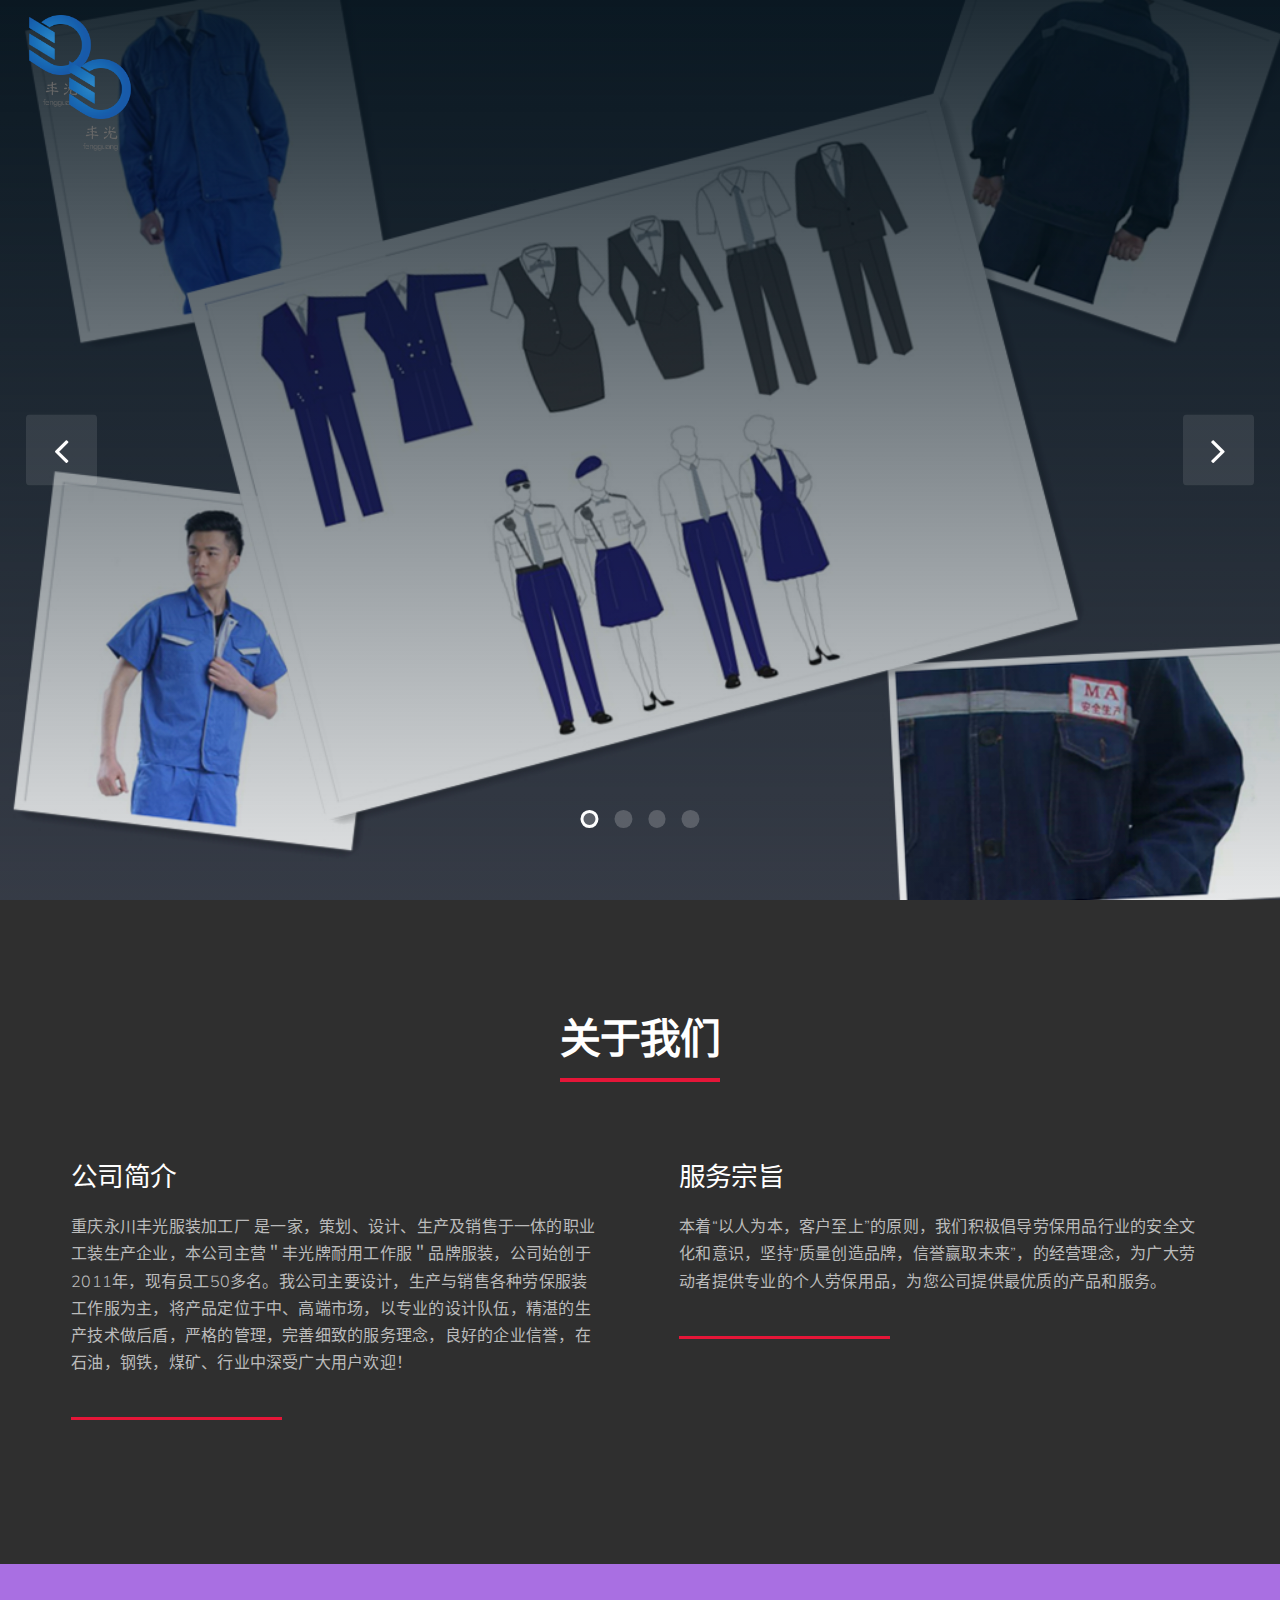
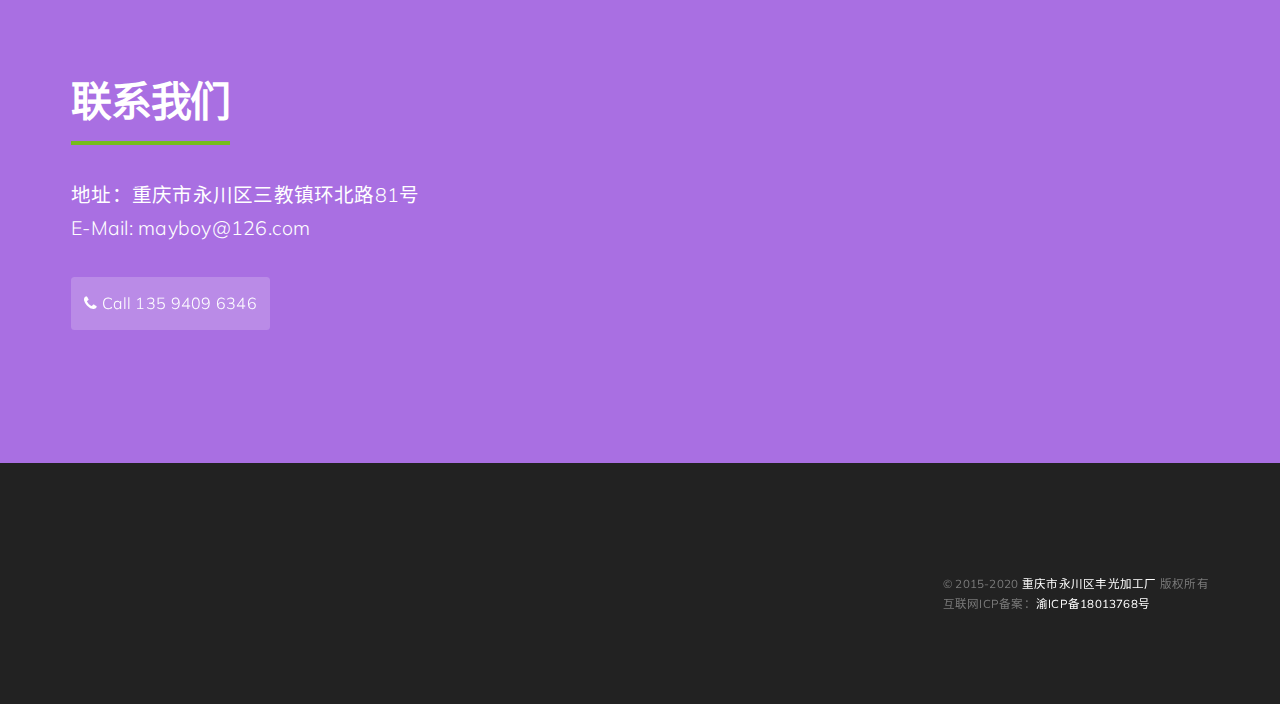
==== commit f232d702: "修改备案信息" ====
--- a/index.html
+++ b/index.html
@@ -91,8 +91,9 @@
         	<div class="footer-creds clearfix">
             	<div class="logo-wrap"><a href="./index.html" class="custom-logo-link" rel="home" itemprop="url"><img width="400" height="400" src="./wp-content/uploads/2018/09/uugai.com-1536842937540.png" class="custom-logo" alt="重庆市永川区丰光加工厂" itemprop="logo" srcset="./wp-content/uploads/2018/09/uugai.com-1536842937540.png 400w, ./wp-content/uploads/2018/09/uugai.com-1536842937540-150x150.png 150w, ./wp-content/uploads/2018/09/uugai.com-1536842937540-300x300.png 300w, ./wp-content/uploads/2018/09/uugai.com-1536842937540-250x250.png 250w" sizes="(max-width: 400px) 100vw, 400px" /></a></div>        <div class="footer-creds-copyright">
         	<span>
-				<span class="footer-copyright">&copy; <a href="./index.html">重庆市永川区丰光加工厂</a> 2019. </span>
-				Businessx theme designed by <a href="//www.acosmin.com/" title="Premium WordPress Themes &amp; Plugins by Acosmin">Acosmin</a>.			</span>
+				<span class="footer-copyright">&copy; 2015-2020 <a href="./index.html">重庆市永川区丰光加工厂 </a>版权所有</span>
+				</br>
+				 互联网ICP备案：<a href="http://www.beian.miit.gov.cn/" title="渝ICP备18013768号">渝ICP备18013768号</a></span>
         </div>
                     </div>
 		</div>
